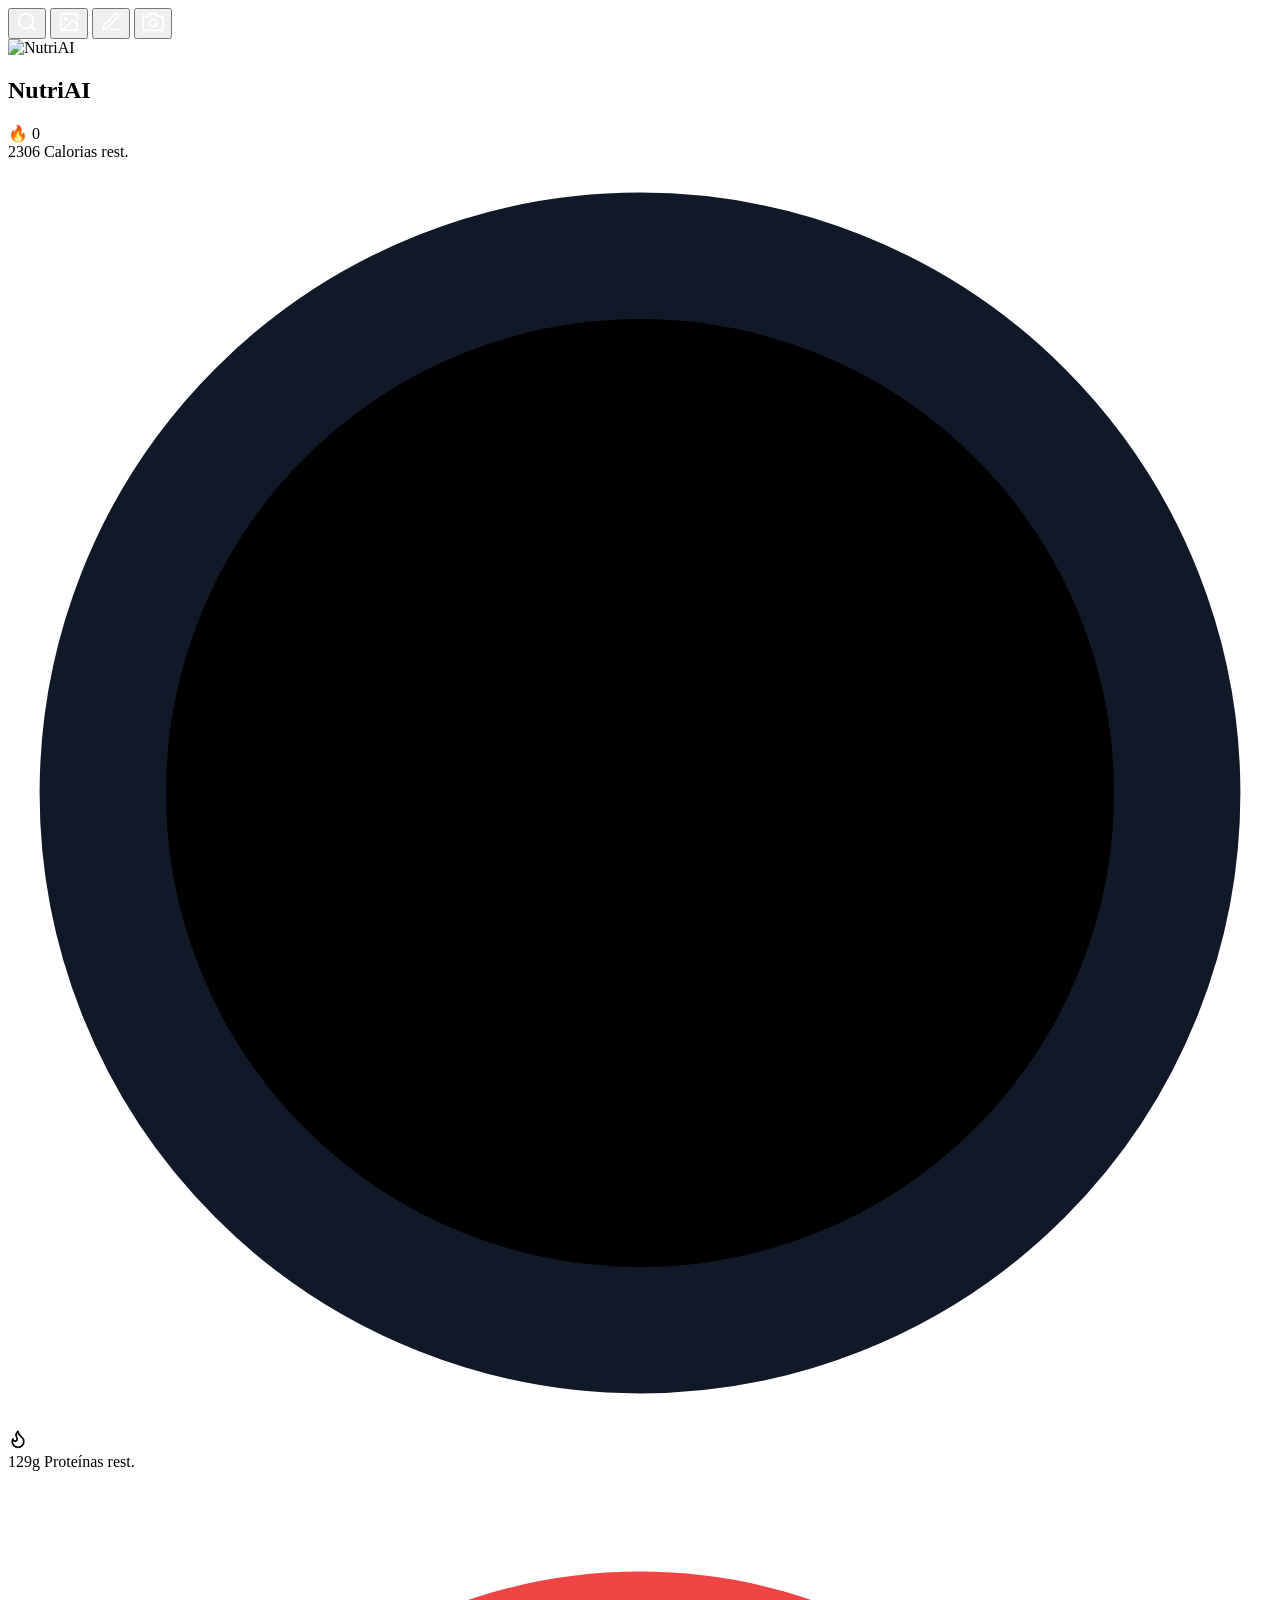
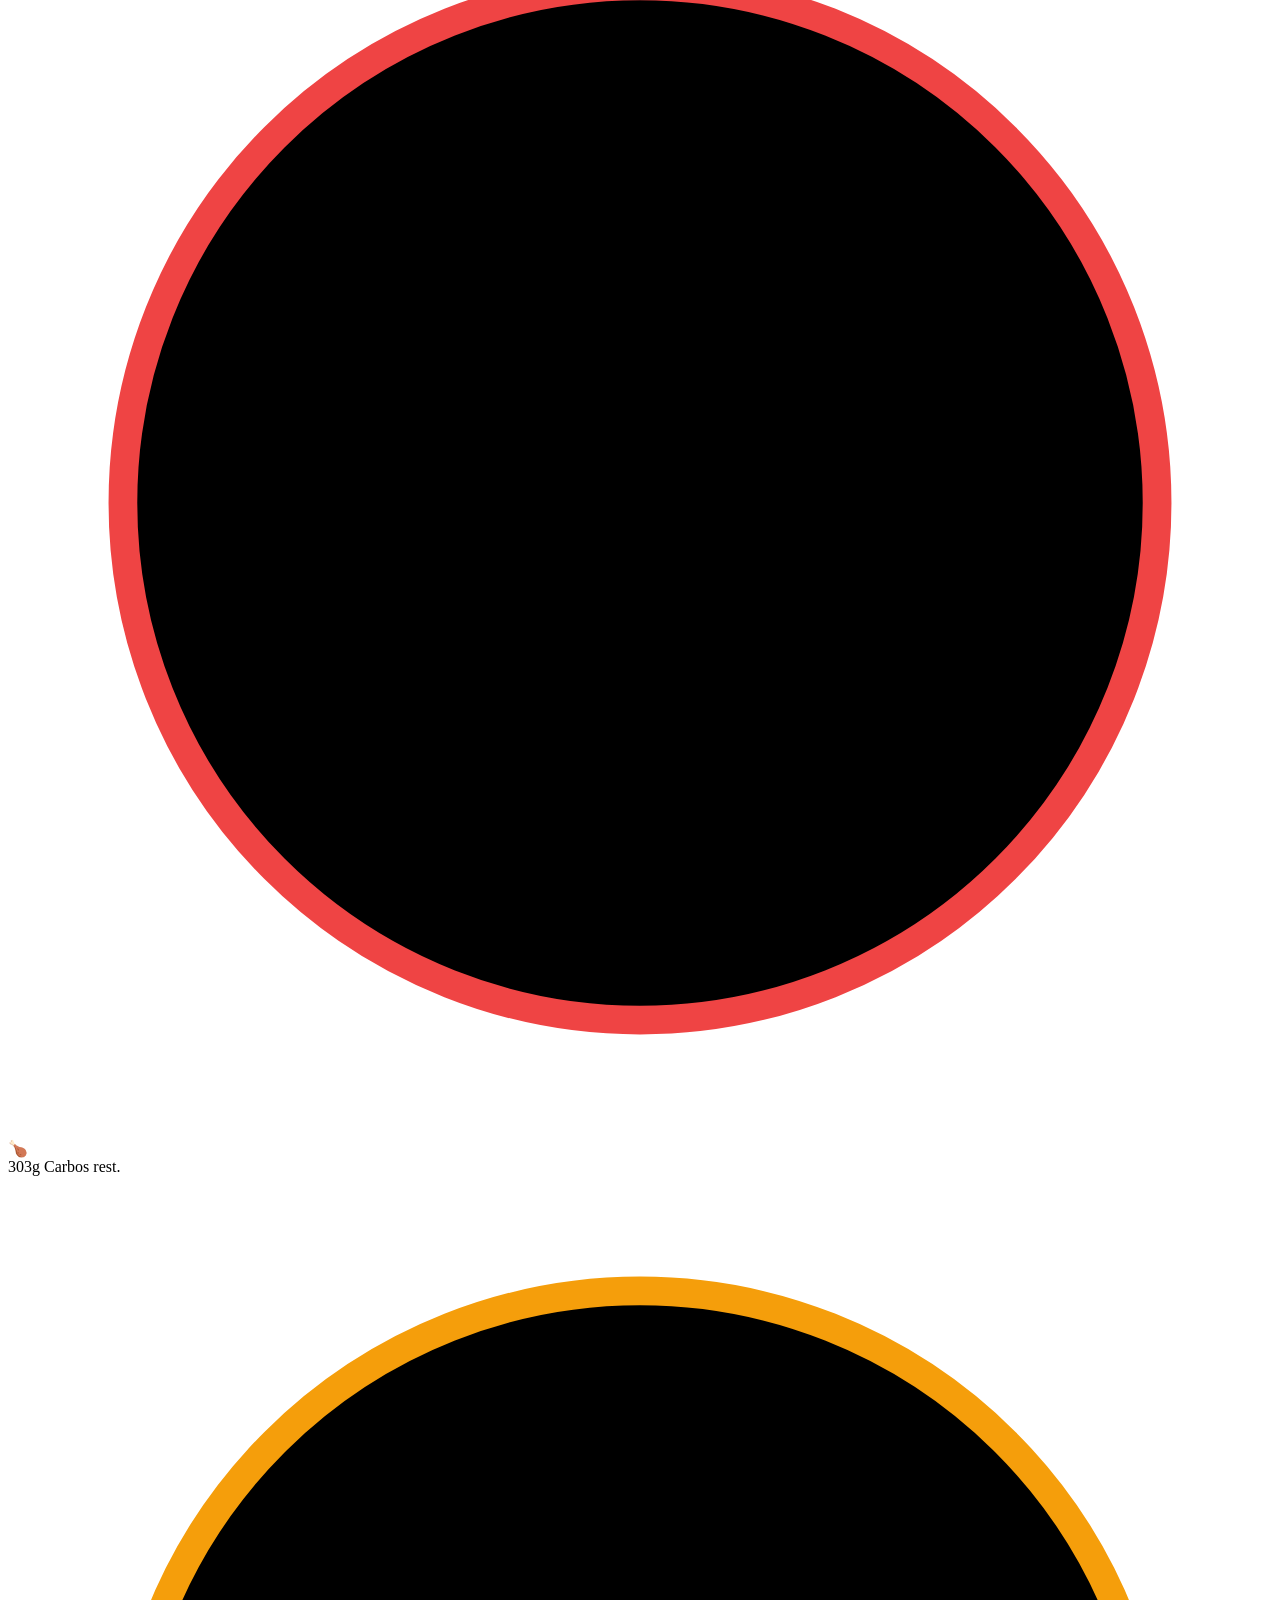
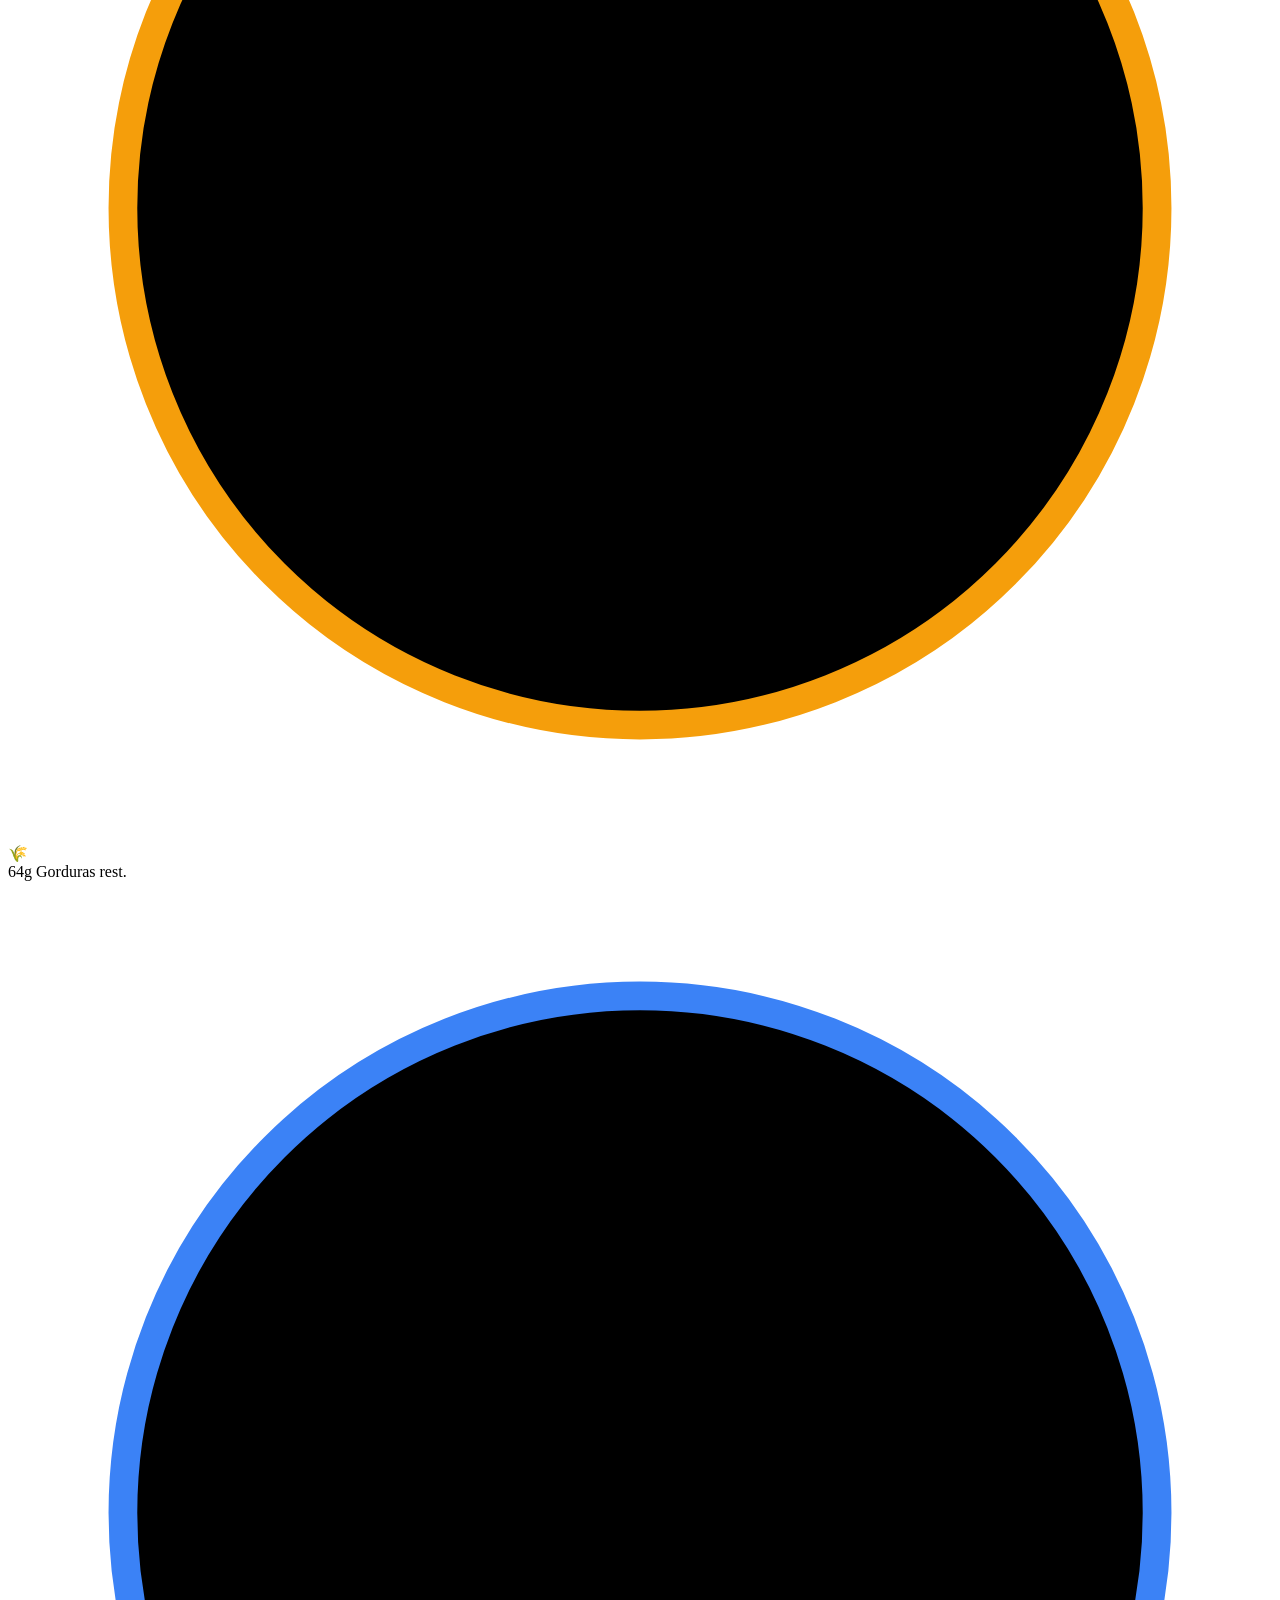
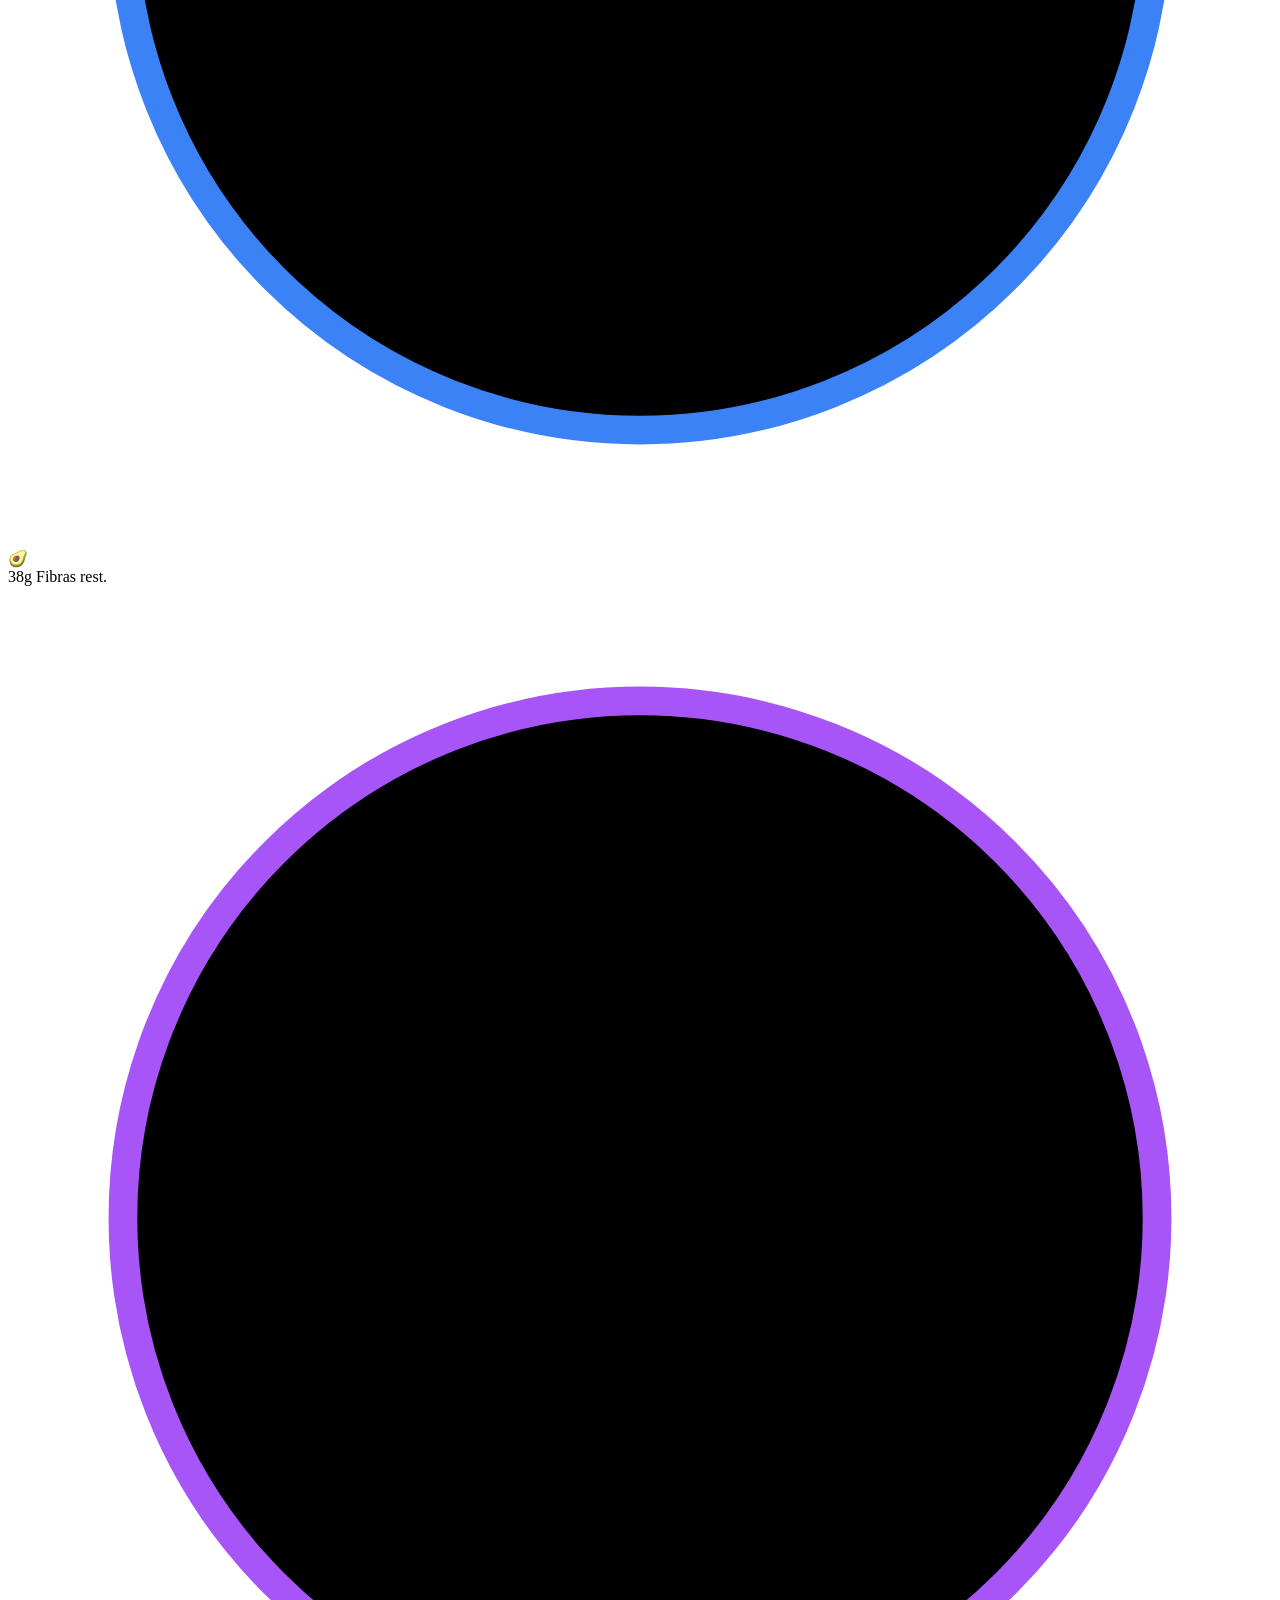
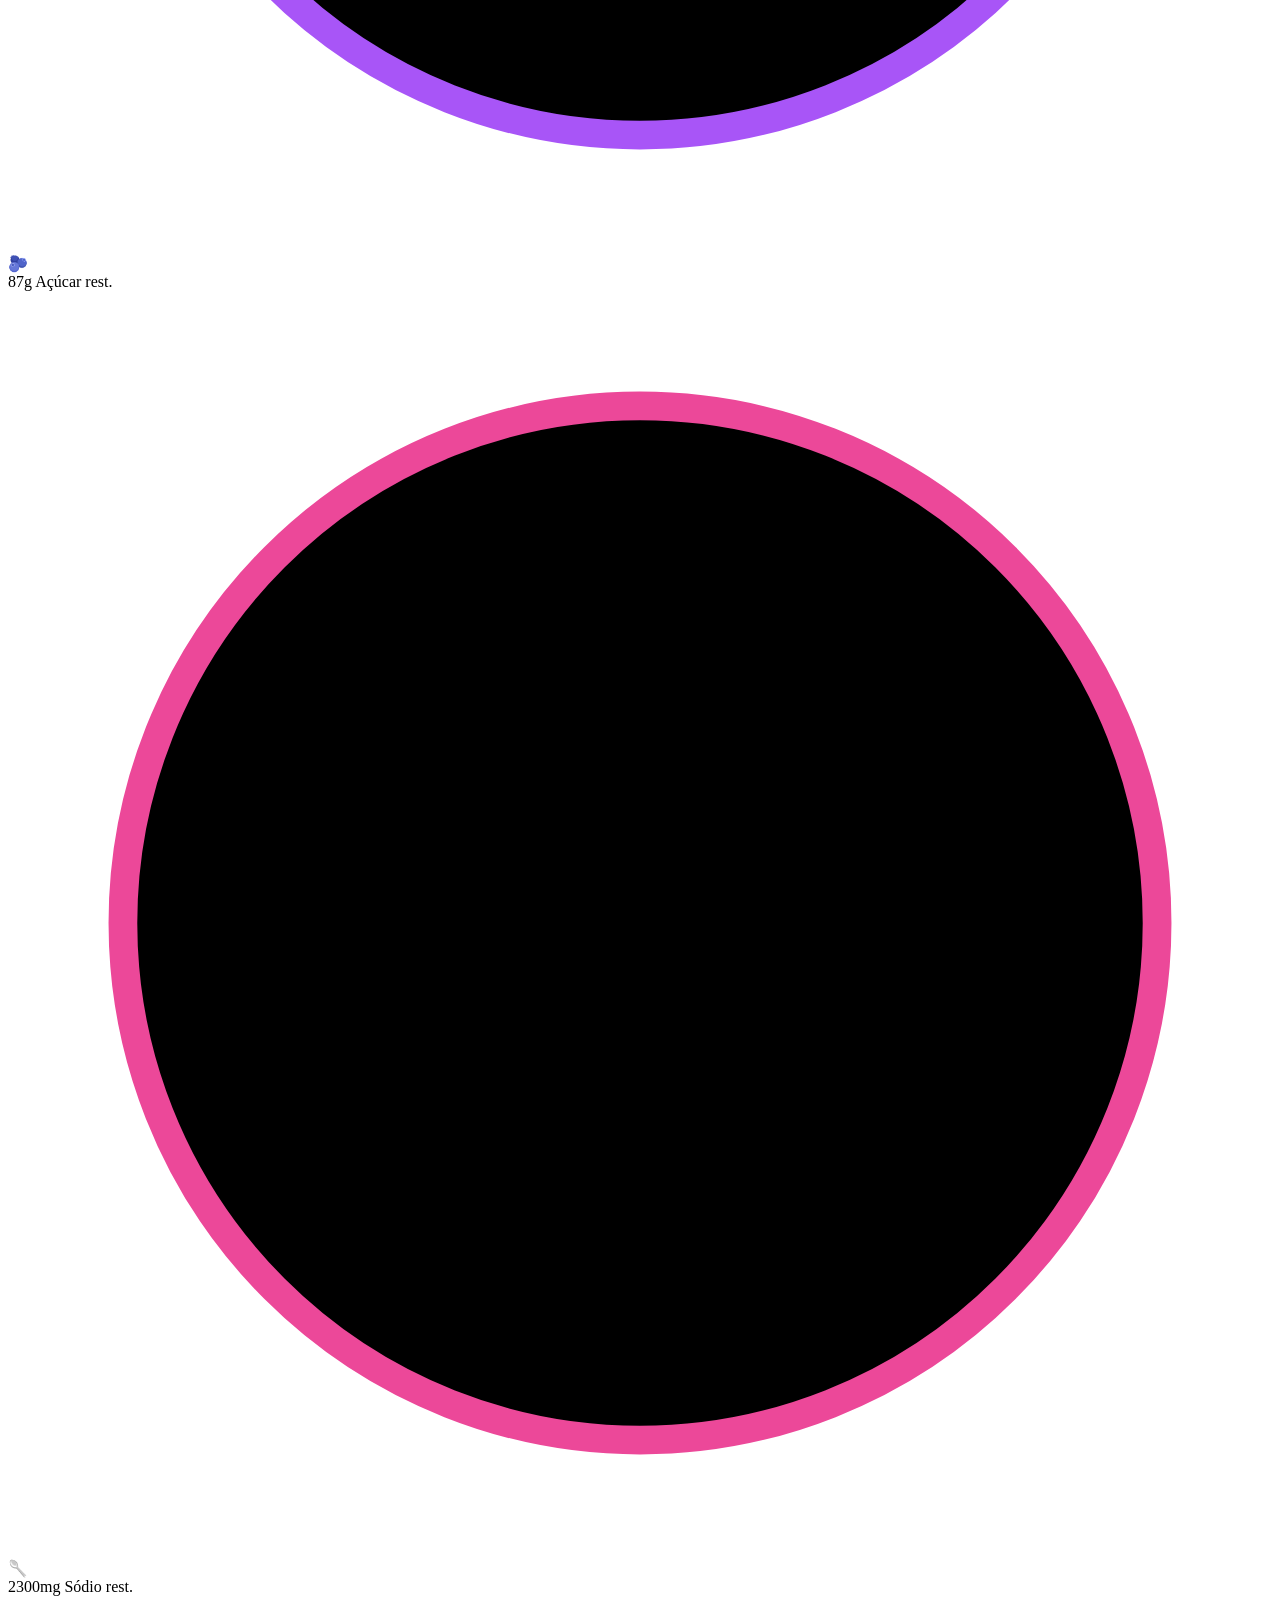
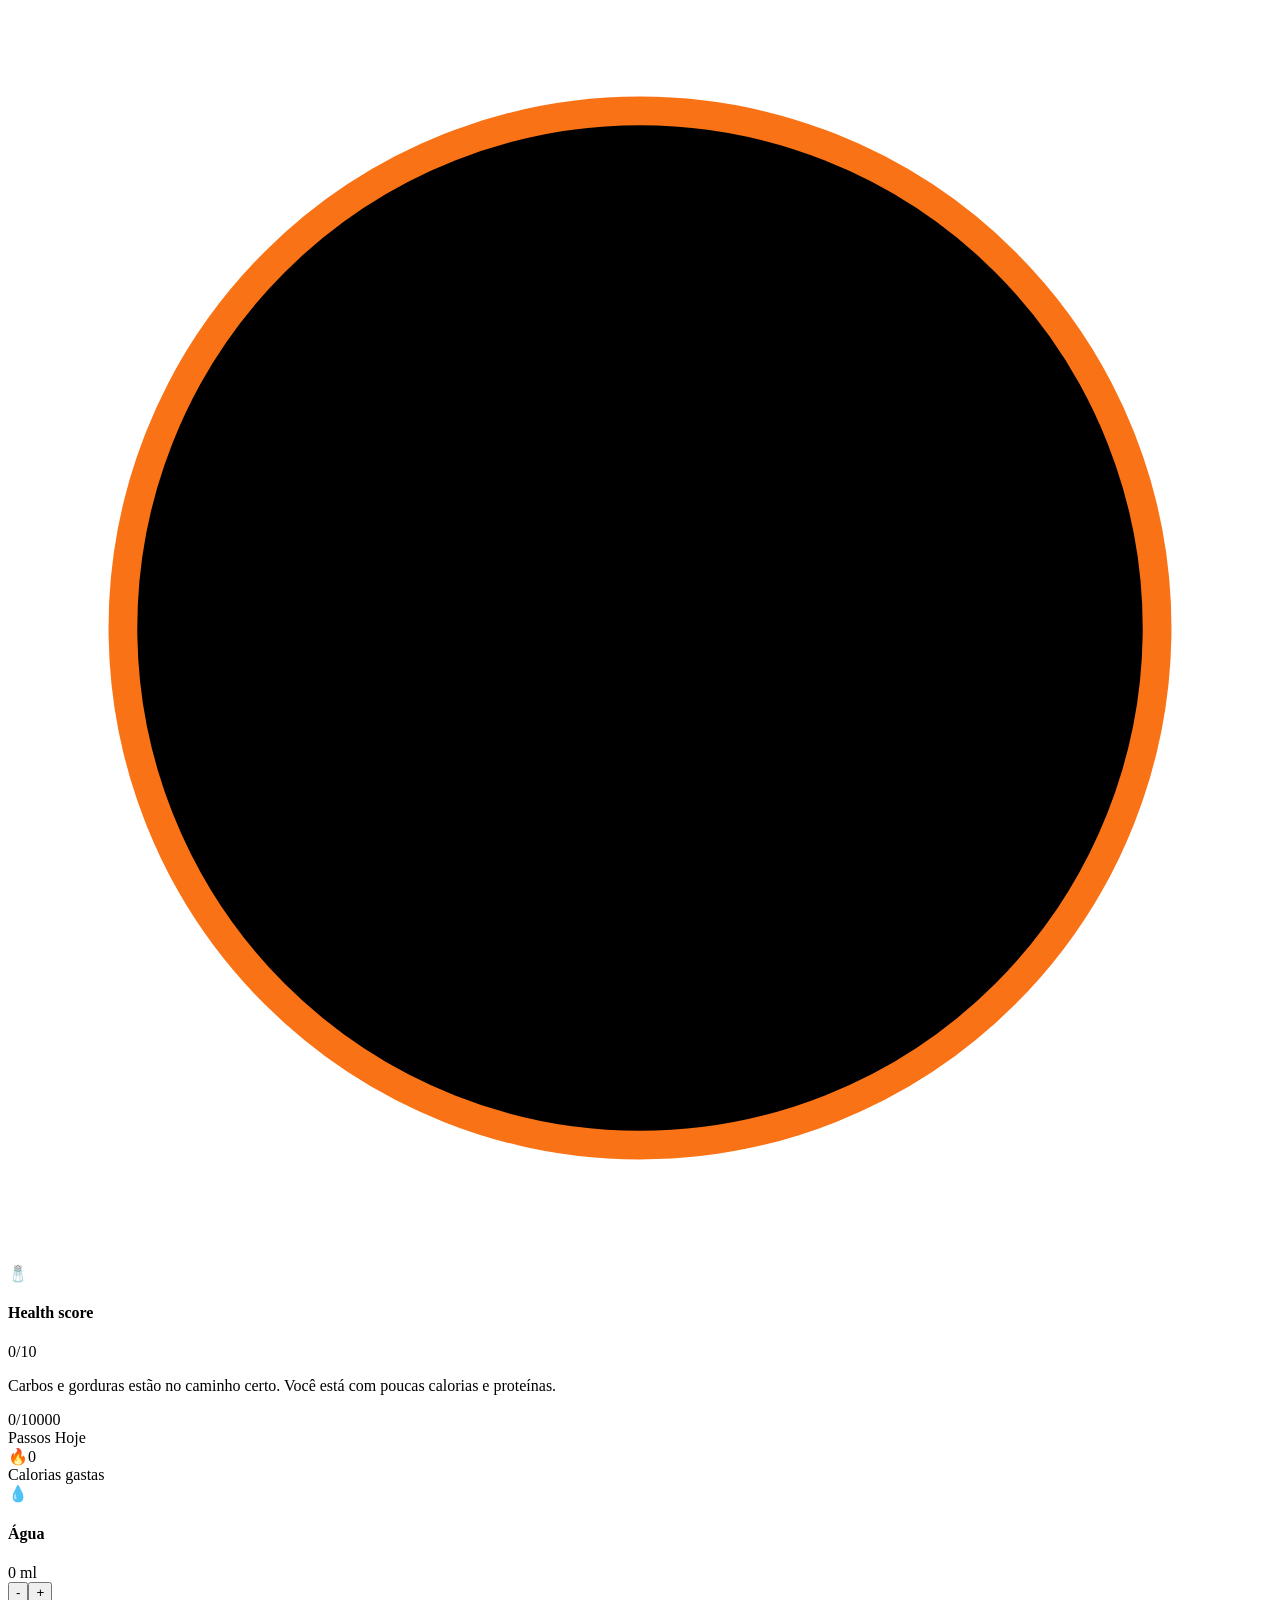
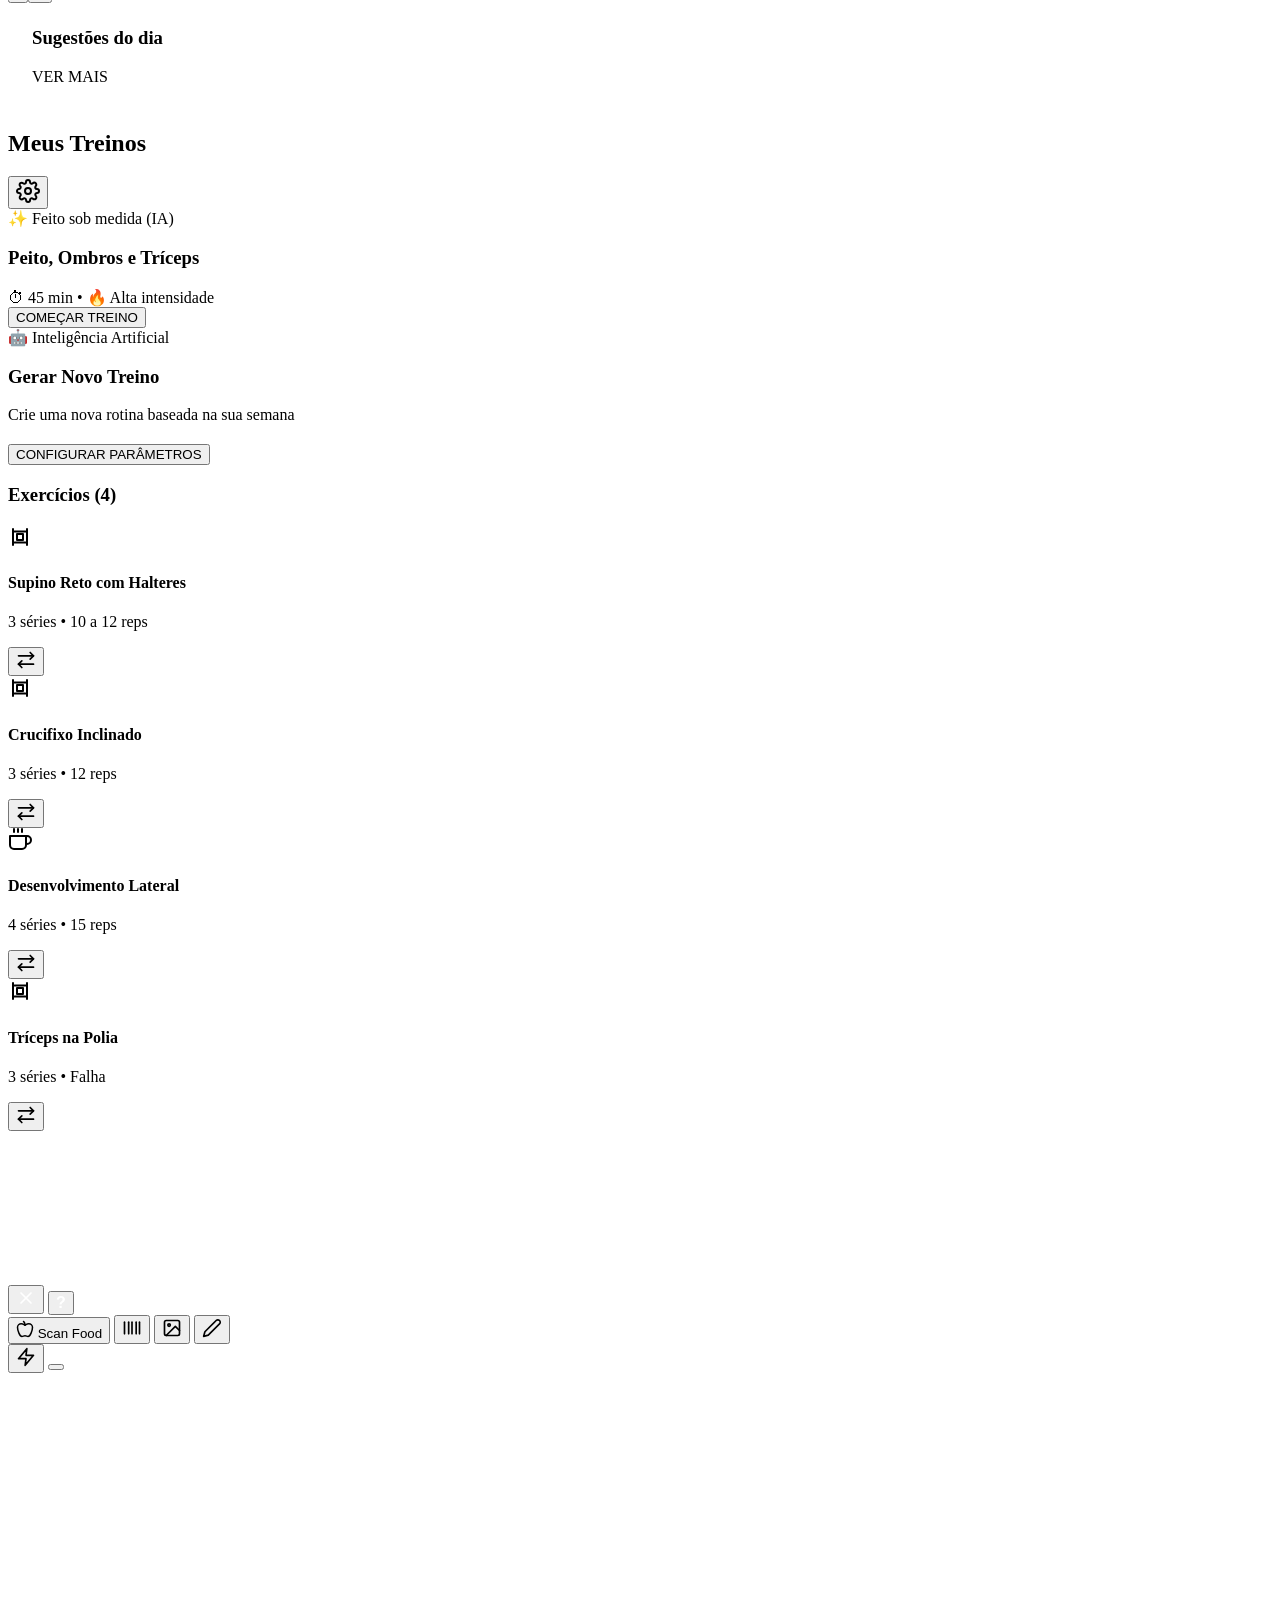
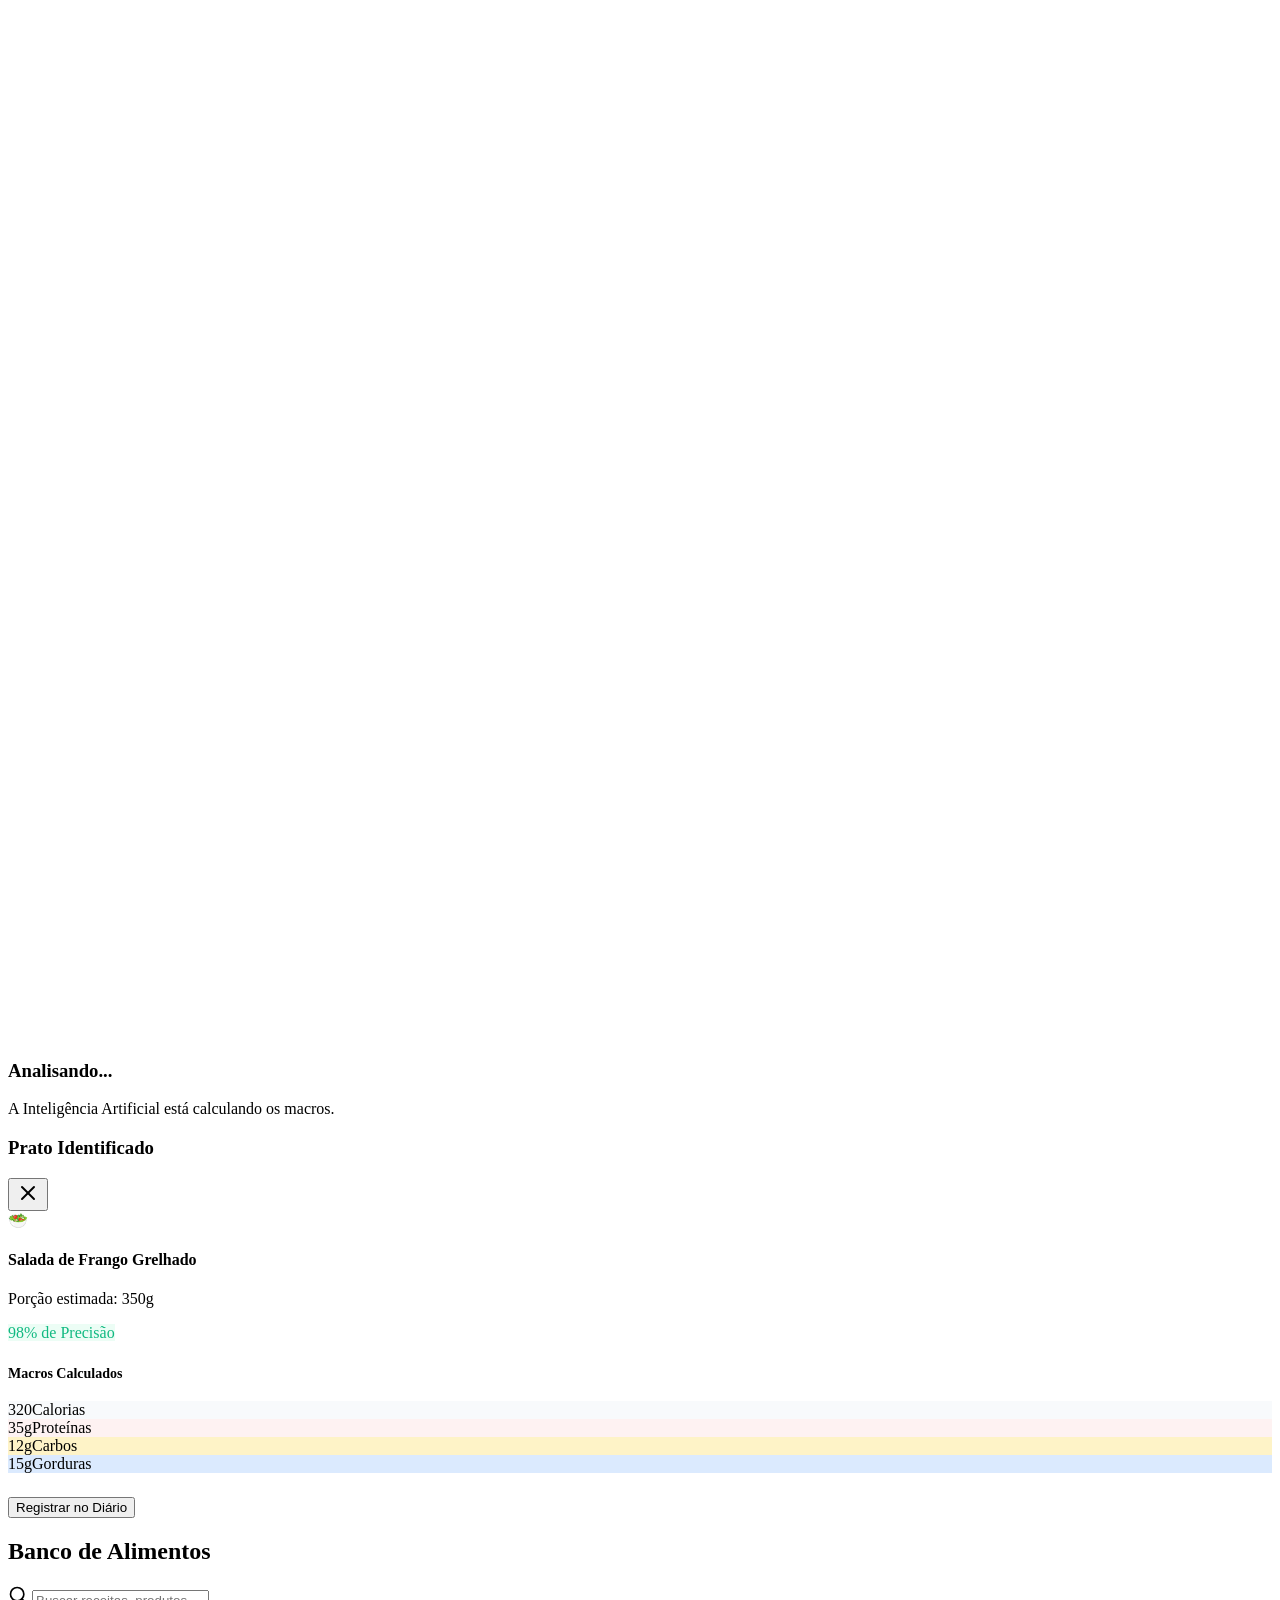
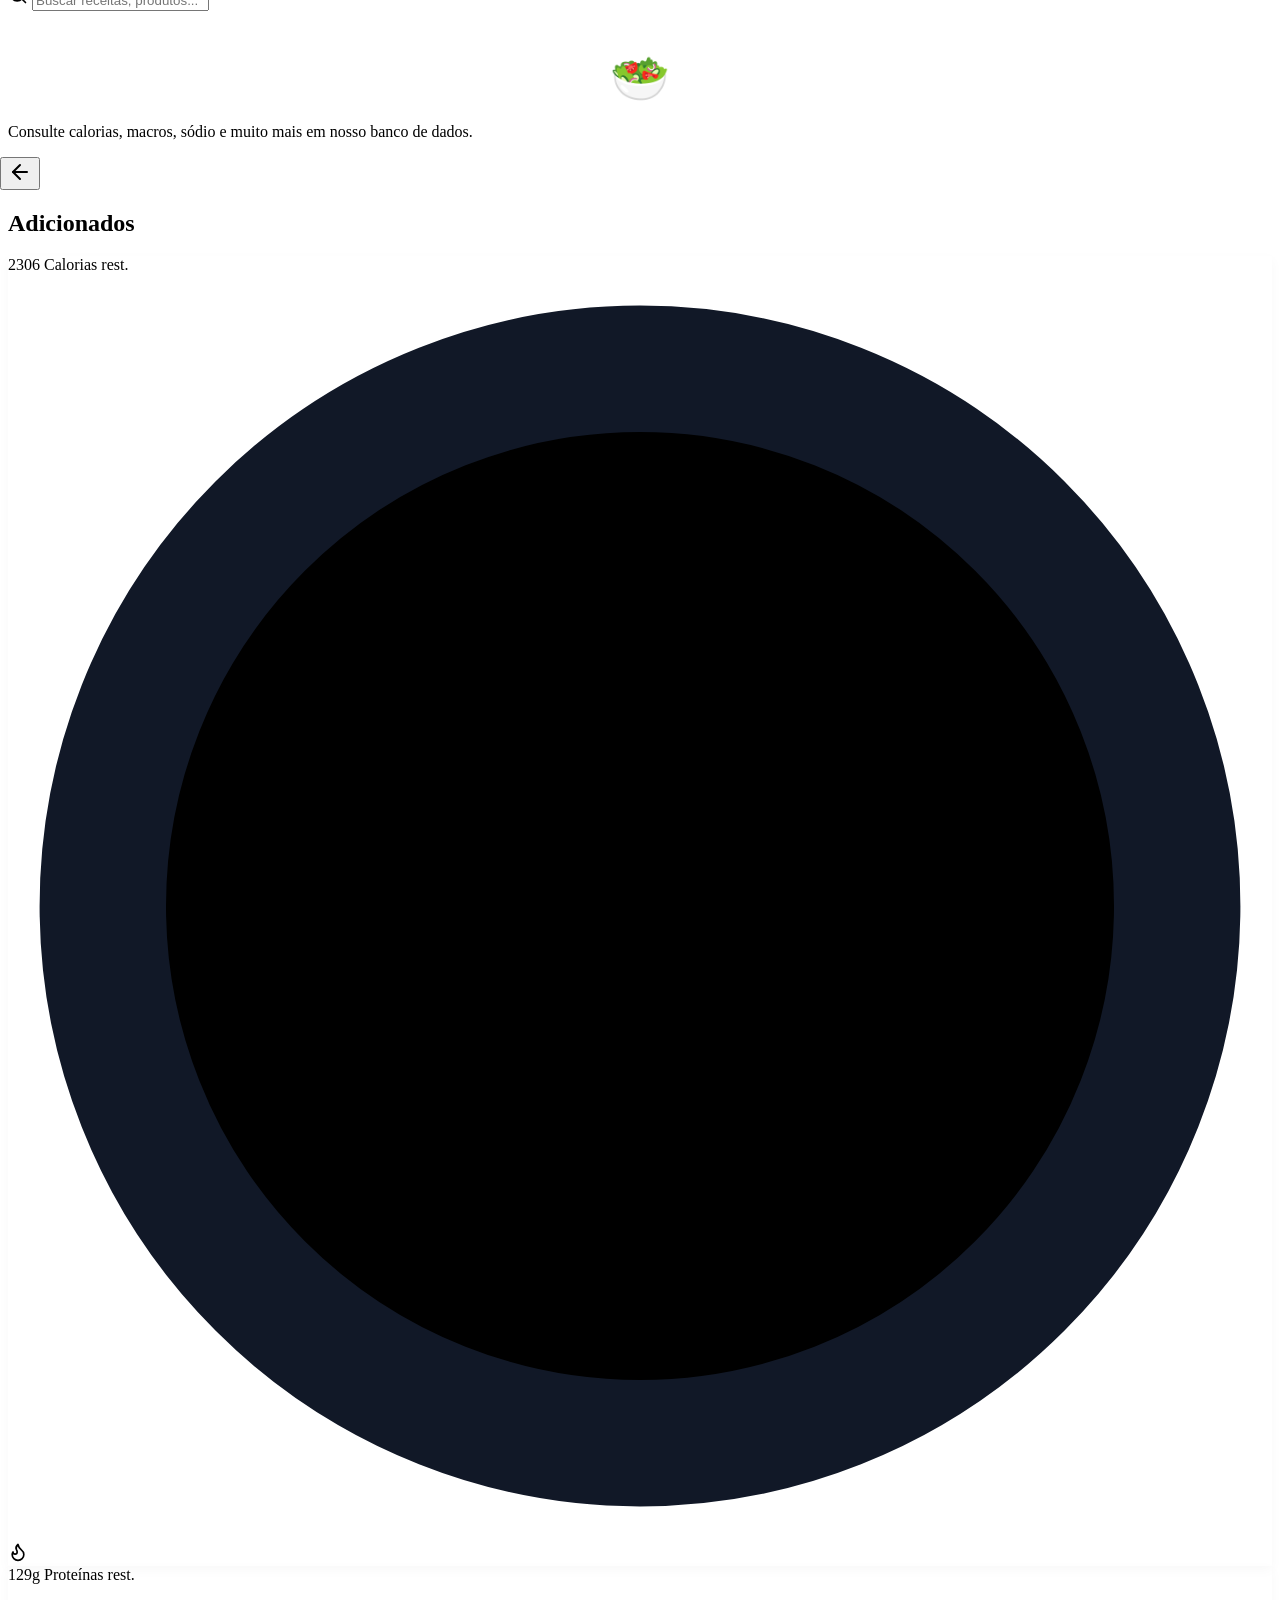
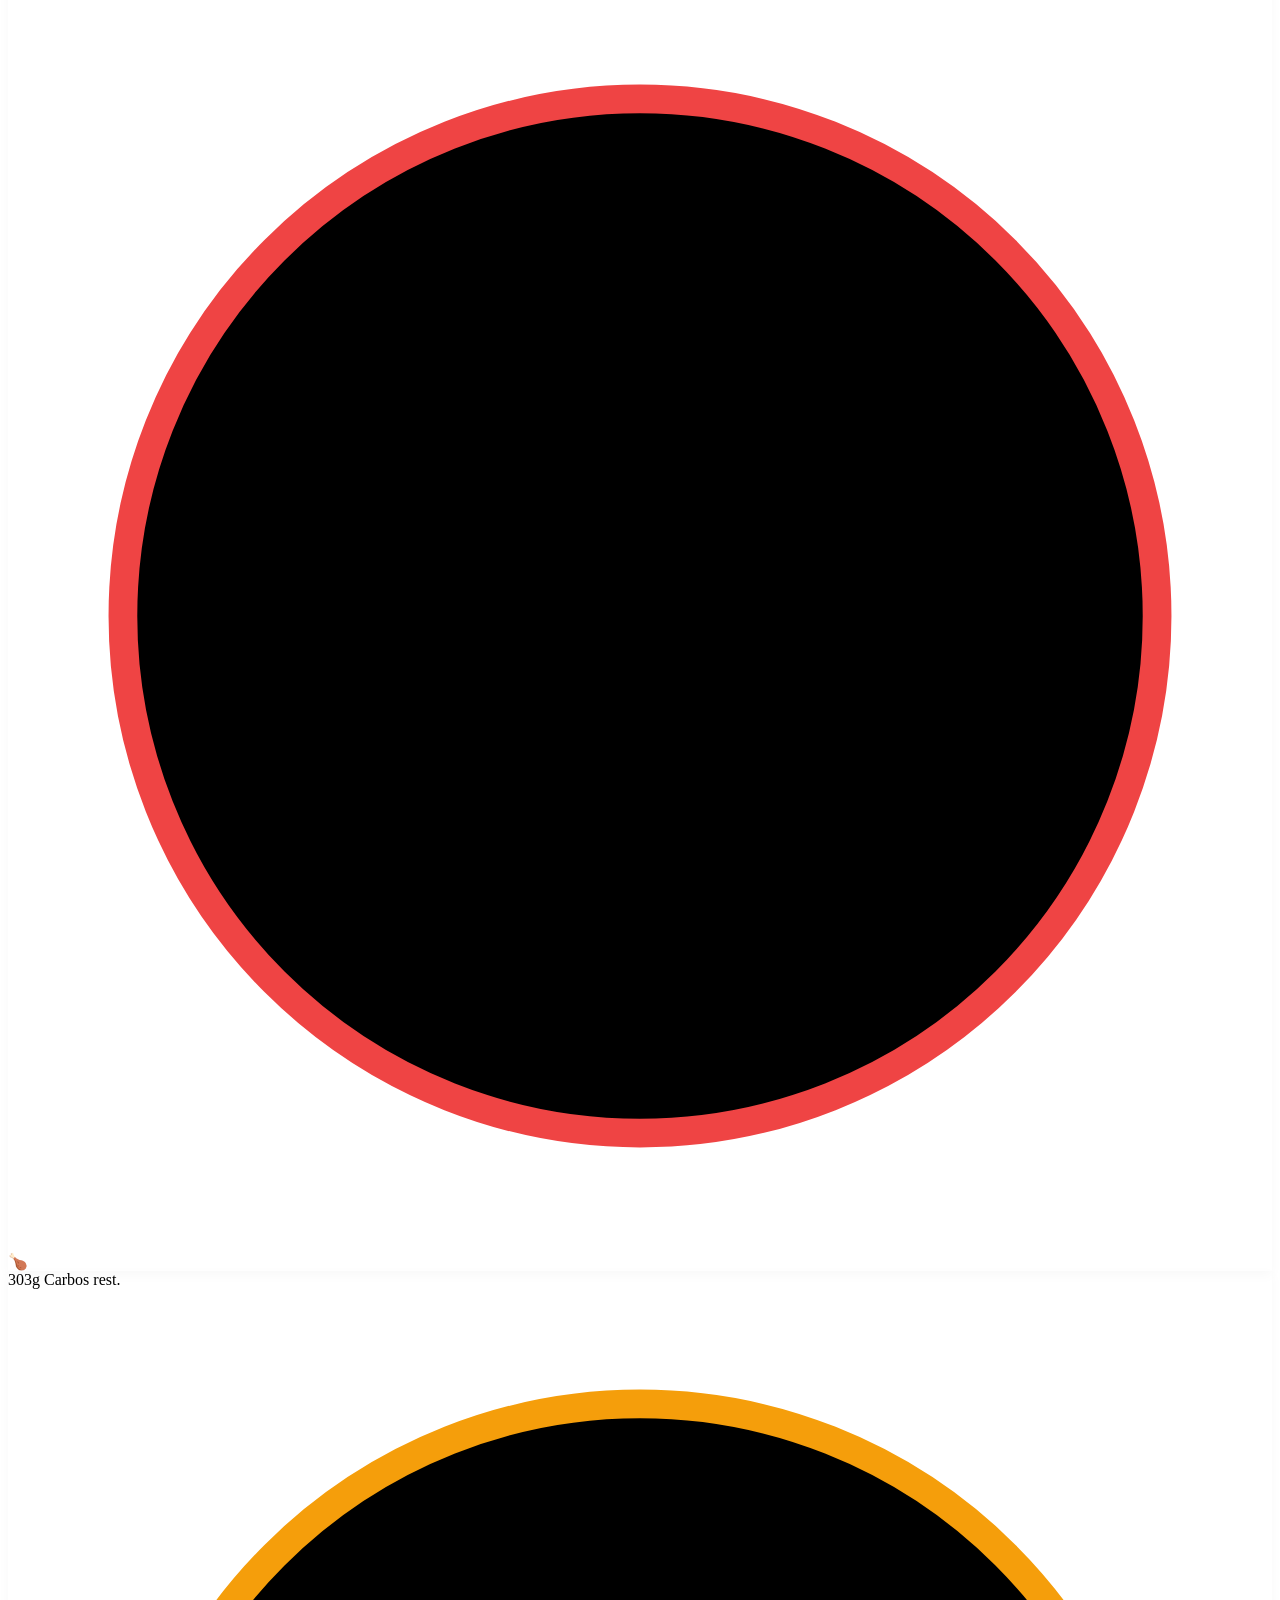
==== app.html @ 23c8b051 "Pequenas alterações na tela inicial" ====
<!DOCTYPE html>
<html lang="pt-BR">

<head>
    <meta charset="UTF-8">
    <meta name="viewport" content="width=device-width, initial-scale=1.0, maximum-scale=1.0, user-scalable=no">
    <title>NutriAI - App</title>
    <link rel="stylesheet" href="css/app.css">
    <link rel="stylesheet" href="css/dashboard.css">
    <link rel="stylesheet" href="css/workout.css">
    <link rel="stylesheet" href="css/scanner.css">
    <link rel="stylesheet" href="css/progress.css">
    <link rel="stylesheet" href="css/diet.css">
    <link rel="stylesheet" href="css/recentes.css">
    <link href="https://fonts.googleapis.com/css2?family=Inter:wght@400;600;700;800&display=swap" rel="stylesheet">
</head>

<body>
    <div id="app-container">

        <div id="fab-overlay" class="fab-overlay" onclick="toggleFabMenu()"></div>

        <div id="fab-menu" class="fab-menu">
            <button class="fab-action-btn" onclick="handleFabAction('type')">
                <svg width="22" height="22" viewBox="0 0 24 24" fill="none" stroke="white" stroke-width="2"
                    stroke-linecap="round" stroke-linejoin="round">
                    <circle cx="11" cy="11" r="8"></circle>
                    <line x1="21" y1="21" x2="16.65" y2="16.65"></line>
                </svg>
            </button>
            <button class="fab-action-btn" onclick="handleFabAction('gallery')">
                <svg width="22" height="22" viewBox="0 0 24 24" fill="none" stroke="white" stroke-width="2"
                    stroke-linecap="round" stroke-linejoin="round">
                    <rect x="3" y="3" width="18" height="18" rx="2" ry="2"></rect>
                    <circle cx="8.5" cy="8.5" r="1.5"></circle>
                    <polyline points="21 15 16 10 5 21"></polyline>
                </svg>
            </button>
            <button class="fab-action-btn" onclick="handleFabAction('type')">
                <svg width="22" height="22" viewBox="0 0 24 24" fill="none" stroke="white" stroke-width="2"
                    stroke-linecap="round" stroke-linejoin="round">
                    <path d="M12 20h9"></path>
                    <path d="M16.5 3.5a2.121 2.121 0 0 1 3 3L7 19l-4 1 1-4L16.5 3.5z"></path>
                </svg>
            </button>
            <button class="fab-action-btn" onclick="handleFabAction('camera')">
                <svg width="22" height="22" viewBox="0 0 24 24" fill="none" stroke="white" stroke-width="2"
                    stroke-linecap="round" stroke-linejoin="round">
                    <path d="M23 19a2 2 0 0 1-2 2H3a2 2 0 0 1-2-2V8a2 2 0 0 1 2-2h4l2-3h6l2 3h4a2 2 0 0 1 2 2z"></path>
                    <circle cx="12" cy="13" r="4"></circle>
                </svg>
            </button>
        </div>

        <main id="main-content">

            <section id="tab-dashboard" class="app-screen active">

                <header class="dash-header">
                    <div class="header-brand">
                        <img src="assets/logo.svg" alt="NutriAI" class="app-logo">
                        <h2>NutriAI</h2>
                    </div>
                    <div class="streak-badge">
                        <span>🔥</span> 0
                    </div>
                </header>

                <div class="date-scroller" id="date-scroller">
                </div>

                <div class="carousel-container">
                    <div class="carousel-track" id="stats-carousel">

                        <div class="carousel-slide">
                            <div class="cal-main-card">
                                <div class="cal-text">
                                    <span class="cal-number" id="dash-cal-val">2306</span>
                                    <span class="cal-label">Calorias rest.</span>
                                </div>
                                <div class="cal-ring-container">
                                    <svg class="circular-chart-large" viewBox="0 0 80 80">
                                        <circle class="circle-bg" cx="40" cy="40" r="34" stroke-width="8"></circle>
                                        <circle class="circle-progress" id="dash-cal-ring" cx="40" cy="40" r="34"
                                            stroke-width="8" stroke="#111827"></circle>
                                    </svg>
                                    <div class="cal-ring-inner">
                                        <svg width="20" height="20" viewBox="0 0 24 24" fill="none"
                                            stroke="currentColor" stroke-width="2" stroke-linecap="round"
                                            stroke-linejoin="round">
                                            <path
                                                d="M8.5 14.5A2.5 2.5 0 0011 12c0-1.38-.5-2-1-3-1.072-2.143-.224-4.054 2-6 .5 2.5 2 4.9 4 6.5 2 1.6 3 3.5 3 5.5a7 7 0 11-14 0c0-1.153.433-2.294 1-3a2.5 2.5 0 002.5 2.5z">
                                            </path>
                                        </svg>
                                    </div>
                                </div>
                            </div>

                            <div class="macros-grid">
                                <div class="macro-min-card">
                                    <span class="macro-val" id="dash-prot-val">129g</span>
                                    <span class="macro-lbl">Proteínas rest.</span>
                                    <div class="macro-icon-wrapper">
                                        <svg class="circular-chart" viewBox="0 0 44 44">
                                            <circle class="circle-bg" cx="22" cy="22" r="18"></circle>
                                            <circle class="circle-progress" id="dash-prot-ring" cx="22" cy="22" r="18"
                                                stroke="#EF4444"></circle>
                                        </svg>
                                        <div class="macro-icon-inner bg-red-light">🍗</div>
                                    </div>
                                </div>
                                <div class="macro-min-card">
                                    <span class="macro-val" id="dash-carb-val">303g</span>
                                    <span class="macro-lbl">Carbos rest.</span>
                                    <div class="macro-icon-wrapper">
                                        <svg class="circular-chart" viewBox="0 0 44 44">
                                            <circle class="circle-bg" cx="22" cy="22" r="18"></circle>
                                            <circle class="circle-progress" id="dash-carb-ring" cx="22" cy="22" r="18"
                                                stroke="#F59E0B"></circle>
                                        </svg>
                                        <div class="macro-icon-inner bg-yellow-light">🌾</div>
                                    </div>
                                </div>
                                <div class="macro-min-card">
                                    <span class="macro-val" id="dash-fat-val">64g</span>
                                    <span class="macro-lbl">Gorduras rest.</span>
                                    <div class="macro-icon-wrapper">
                                        <svg class="circular-chart" viewBox="0 0 44 44">
                                            <circle class="circle-bg" cx="22" cy="22" r="18"></circle>
                                            <circle class="circle-progress" id="dash-fat-ring" cx="22" cy="22" r="18"
                                                stroke="#3B82F6"></circle>
                                        </svg>
                                        <div class="macro-icon-inner bg-blue-light">🥑</div>
                                    </div>
                                </div>
                            </div>
                        </div>

                        <div class="carousel-slide">
                            <div class="macros-grid">
                                <div class="macro-min-card">
                                    <span class="macro-val" id="dash-fib-val">38g</span>
                                    <span class="macro-lbl">Fibras rest.</span>
                                    <div class="macro-icon-wrapper">
                                        <svg class="circular-chart" viewBox="0 0 44 44">
                                            <circle class="circle-bg" cx="22" cy="22" r="18"></circle>
                                            <circle class="circle-progress" id="dash-fib-ring" cx="22" cy="22" r="18"
                                                stroke="#A855F7"></circle>
                                        </svg>
                                        <div class="macro-icon-inner bg-purple-light">🫐</div>
                                    </div>
                                </div>
                                <div class="macro-min-card">
                                    <span class="macro-val" id="dash-sug-val">87g</span>
                                    <span class="macro-lbl">Açúcar rest.</span>
                                    <div class="macro-icon-wrapper">
                                        <svg class="circular-chart" viewBox="0 0 44 44">
                                            <circle class="circle-bg" cx="22" cy="22" r="18"></circle>
                                            <circle class="circle-progress" id="dash-sug-ring" cx="22" cy="22" r="18"
                                                stroke="#EC4899"></circle>
                                        </svg>
                                        <div class="macro-icon-inner bg-pink-light">🥄</div>
                                    </div>
                                </div>
                                <div class="macro-min-card">
                                    <span class="macro-val" id="dash-sod-val">2300mg</span>
                                    <span class="macro-lbl">Sódio rest.</span>
                                    <div class="macro-icon-wrapper">
                                        <svg class="circular-chart" viewBox="0 0 44 44">
                                            <circle class="circle-bg" cx="22" cy="22" r="18"></circle>
                                            <circle class="circle-progress" id="dash-sod-ring" cx="22" cy="22" r="18"
                                                stroke="#F97316"></circle>
                                        </svg>
                                        <div class="macro-icon-inner bg-orange-light">🧂</div>
                                    </div>
                                </div>
                            </div>
                            <div class="health-score-card">
                                <div class="health-header">
                                    <h4>Health score</h4><span>0/10</span>
                                </div>
                                <div class="health-bar">
                                    <div class="health-fill" style="width: 0%;"></div>
                                </div>
                                <p class="health-desc">Carbos e gorduras estão no caminho certo. Você está com poucas
                                    calorias e proteínas.</p>
                            </div>
                        </div>

                        <div class="carousel-slide">
                            <div class="activity-grid">
                                <div class="activity-card">
                                    <div class="act-header"><span class="act-number">0</span><span
                                            class="act-total">/10000</span></div><span class="act-label">Passos
                                        Hoje</span>
                                </div>
                                <div class="activity-card right-card">
                                    <div class="burned-header"><span>🔥</span><span class="act-number">0</span></div>
                                    <span class="act-label">Calorias gastas</span>
                                </div>
                            </div>
                            <div class="water-card">
                                <div class="water-left">
                                    <div class="water-icon-large">💧</div>
                                    <div class="water-info">
                                        <h4>Água</h4><span id="water-amount">0 ml</span>
                                    </div>
                                </div>
                                <div class="water-controls"><button class="circle-btn"
                                        onclick="updateWater(-250)">-</button><button class="circle-btn btn-dark"
                                        onclick="updateWater(250)">+</button></div>
                            </div>
                        </div>
                    </div>

                    <div class="carousel-indicators" id="carousel-dots">
                        <span class="dot active"></span><span class="dot"></span><span class="dot"></span>
                    </div>
                </div>

                <div id="dashboard-bottom-area" style="padding: 0 24px 24px 24px; margin-top: 24px;">

                    <div id="slide-sugestoes">
                        <div class="section-header-row" style="margin-top: 0;">
                            <h3 class="section-title">Sugestões do dia</h3>
                            <span class="link-action" style="cursor: pointer;"
                                onclick="switchTab('tab-diet', document.getElementById('nav-diet'))">VER MAIS</span>
                        </div>

                        <div class="suggestions-stack-container" id="suggestions-stack">
                        </div>
                    </div>

                </div>
            </section>

            <section id="tab-workout" class="app-screen">

                <header class="app-header">
                    <h2>Meus Treinos</h2>
                    <button class="icon-btn">
                        <svg width="24" height="24" viewBox="0 0 24 24" fill="none" stroke="currentColor"
                            stroke-width="2" stroke-linecap="round" stroke-linejoin="round">
                            <circle cx="12" cy="12" r="3"></circle>
                            <path
                                d="M19.4 15a1.65 1.65 0 0 0 .33 1.82l.06.06a2 2 0 0 1 0 2.83 2 2 0 0 1-2.83 0l-.06-.06a1.65 1.65 0 0 0-1.82-.33 1.65 1.65 0 0 0-1 1.51V21a2 2 0 0 1-2 2 2 2 0 0 1-2-2v-.09A1.65 1.65 0 0 0 9 19.4a1.65 1.65 0 0 0-1.82.33l-.06.06a2 2 0 0 1-2.83 0 2 2 0 0 1 0-2.83l.06-.06a1.65 1.65 0 0 0 .33-1.82 1.65 1.65 0 0 0-1.51-1H3a2 2 0 0 1-2-2 2 2 0 0 1 2-2h.09A1.65 1.65 0 0 0 4.6 9a1.65 1.65 0 0 0-.33-1.82l-.06-.06a2 2 0 0 1 0-2.83 2 2 0 0 1 2.83 0l.06.06a1.65 1.65 0 0 0 1.82.33H9a1.65 1.65 0 0 0 1-1.51V3a2 2 0 0 1 2-2 2 2 0 0 1 2 2v.09a1.65 1.65 0 0 0 1 1.51 1.65 1.65 0 0 0 1.82-.33l.06-.06a2 2 0 0 1 2.83 0 2 2 0 0 1 0 2.83l-.06.06a1.65 1.65 0 0 0-.33 1.82V9a1.65 1.65 0 0 0 1.51 1H21a2 2 0 0 1 2 2 2 2 0 0 1-2 2h-.09a1.65 1.65 0 0 0-1.51 1z">
                            </path>
                        </svg>
                    </button>
                </header>

                <div class="date-scroller" id="workout-date-scroller">
                </div>

                <div class="screen-body">

                    <div class="workout-carousel-container">
                        <div class="workout-carousel-track" id="workout-hero-carousel">

                            <div class="workout-carousel-slide">
                                <div class="workout-hero-card">
                                    <div class="hero-top">
                                        <span class="ai-badge">✨ Feito sob medida (IA)</span>
                                    </div>
                                    <h3 class="hero-title">Peito, Ombros e Tríceps</h3>
                                    <div class="hero-details">
                                        <span>⏱ 45 min</span>
                                        <span class="dot-separator">•</span>
                                        <span>🔥 Alta intensidade</span>
                                    </div>
                                    <button class="btn-start-workout">COMEÇAR TREINO</button>
                                </div>
                            </div>

                            <div class="workout-carousel-slide">
                                <div class="workout-hero-card generate-card" onclick="openGenerateModal()">
                                    <div class="hero-top">
                                        <span class="ai-badge dark-badge">🤖 Inteligência Artificial</span>
                                    </div>
                                    <h3 class="hero-title" style="color: var(--text-dark);">Gerar Novo Treino</h3>
                                    <div class="hero-details" style="color: var(--text-muted); margin-bottom: 20px;">
                                        <span>Crie uma nova rotina baseada na sua semana</span>
                                    </div>
                                    <button class="btn-start-workout btn-dark-outline">CONFIGURAR PARÂMETROS</button>
                                </div>
                            </div>

                        </div>

                        <div class="carousel-indicators" id="workout-carousel-dots">
                            <span class="dot active"></span>
                            <span class="dot"></span>
                        </div>
                    </div>

                    <div class="section-header-row">
                        <h3 class="section-title">Exercícios (4)</h3>
                    </div>

                    <div class="exercise-list-container">
                        <div class="exercise-card">
                            <div class="ex-image-box">
                                <svg width="24" height="24" viewBox="0 0 24 24" fill="none" stroke="currentColor"
                                    stroke-width="2" stroke-linecap="round" stroke-linejoin="round">
                                    <path d="M6.5 6.5h11M6.5 17.5h11M5 4v16M19 4v16M9 9h6v6H9z"></path>
                                </svg>
                            </div>
                            <div class="ex-info">
                                <h4>Supino Reto com Halteres</h4>
                                <p>3 séries • 10 a 12 reps</p>
                            </div>
                            <button class="ex-action-btn" onclick="openSwapModal(this, 'Peitoral')">
                                <svg width="20" height="20" viewBox="0 0 24 24" fill="none" stroke="currentColor"
                                    stroke-width="2" stroke-linecap="round" stroke-linejoin="round">
                                    <path d="M17 3l4 4-4 4"></path>
                                    <path d="M3 7h18"></path>
                                    <path d="M7 21l-4-4 4-4"></path>
                                    <path d="M21 17H3"></path>
                                </svg>
                            </button>
                        </div>

                        <div class="exercise-card">
                            <div class="ex-image-box">
                                <svg width="24" height="24" viewBox="0 0 24 24" fill="none" stroke="currentColor"
                                    stroke-width="2" stroke-linecap="round" stroke-linejoin="round">
                                    <path d="M6.5 6.5h11M6.5 17.5h11M5 4v16M19 4v16M9 9h6v6H9z"></path>
                                </svg>
                            </div>
                            <div class="ex-info">
                                <h4>Crucifixo Inclinado</h4>
                                <p>3 séries • 12 reps</p>
                            </div>
                            <button class="ex-action-btn" onclick="openSwapModal(this, 'Peitoral')">
                                <svg width="20" height="20" viewBox="0 0 24 24" fill="none" stroke="currentColor"
                                    stroke-width="2" stroke-linecap="round" stroke-linejoin="round">
                                    <path d="M17 3l4 4-4 4"></path>
                                    <path d="M3 7h18"></path>
                                    <path d="M7 21l-4-4 4-4"></path>
                                    <path d="M21 17H3"></path>
                                </svg>
                            </button>
                        </div>

                        <div class="exercise-card">
                            <div class="ex-image-box">
                                <svg width="24" height="24" viewBox="0 0 24 24" fill="none" stroke="currentColor"
                                    stroke-width="2" stroke-linecap="round" stroke-linejoin="round">
                                    <path d="M18 8h1a4 4 0 0 1 0 8h-1M2 8h16v9a4 4 0 0 1-4 4H6a4 4 0 0 1-4-4V8z"></path>
                                    <line x1="6" y1="1" x2="6" y2="4"></line>
                                    <line x1="10" y1="1" x2="10" y2="4"></line>
                                    <line x1="14" y1="1" x2="14" y2="4"></line>
                                </svg>
                            </div>
                            <div class="ex-info">
                                <h4>Desenvolvimento Lateral</h4>
                                <p>4 séries • 15 reps</p>
                            </div>
                            <button class="ex-action-btn" onclick="openSwapModal(this, 'Ombros')">
                                <svg width="20" height="20" viewBox="0 0 24 24" fill="none" stroke="currentColor"
                                    stroke-width="2" stroke-linecap="round" stroke-linejoin="round">
                                    <path d="M17 3l4 4-4 4"></path>
                                    <path d="M3 7h18"></path>
                                    <path d="M7 21l-4-4 4-4"></path>
                                    <path d="M21 17H3"></path>
                                </svg>
                            </button>
                        </div>

                        <div class="exercise-card">
                            <div class="ex-image-box">
                                <svg width="24" height="24" viewBox="0 0 24 24" fill="none" stroke="currentColor"
                                    stroke-width="2" stroke-linecap="round" stroke-linejoin="round">
                                    <path d="M6.5 6.5h11M6.5 17.5h11M5 4v16M19 4v16M9 9h6v6H9z"></path>
                                </svg>
                            </div>
                            <div class="ex-info">
                                <h4>Tríceps na Polia</h4>
                                <p>3 séries • Falha</p>
                            </div>
                            <button class="ex-action-btn" onclick="openSwapModal(this, 'Tríceps')">
                                <svg width="20" height="20" viewBox="0 0 24 24" fill="none" stroke="currentColor"
                                    stroke-width="2" stroke-linecap="round" stroke-linejoin="round">
                                    <path d="M17 3l4 4-4 4"></path>
                                    <path d="M3 7h18"></path>
                                    <path d="M7 21l-4-4 4-4"></path>
                                    <path d="M21 17H3"></path>
                                </svg>
                            </button>
                        </div>

                    </div>

                </div>
            </section>

            <section id="tab-camera" class="app-screen">

                <video id="camera-stream" class="camera-feed" autoplay playsinline></video>

                <div class="camera-ui">
                    <div class="camera-top-bar">
                        <button class="cam-icon-btn dark-cam-btn"
                            onclick="switchTab('tab-dashboard', document.getElementById('nav-dashboard'))">
                            <svg width="20" height="20" viewBox="0 0 24 24" fill="none" stroke="white" stroke-width="2"
                                stroke-linecap="round" stroke-linejoin="round">
                                <line x1="18" y1="6" x2="6" y2="18"></line>
                                <line x1="6" y1="6" x2="18" y2="18"></line>
                            </svg>
                        </button>

                        <button class="cam-icon-btn dark-cam-btn">
                            <span style="color: white; font-weight: 600; font-size: 16px;">?</span>
                        </button>
                    </div>

                    <div class="focus-frame-container">
                        <div class="focus-frame">
                            <div class="corner top-left"></div>
                            <div class="corner top-right"></div>
                            <div class="corner bottom-left"></div>
                            <div class="corner bottom-right"></div>
                            <div class="scan-laser" id="scan-laser"></div>
                        </div>
                    </div>

                    <div class="camera-bottom-section">

                        <div class="scanner-mode-pill">
                            <button class="mode-btn active">
                                <svg width="18" height="18" viewBox="0 0 24 24" fill="none" stroke="currentColor"
                                    stroke-width="2" stroke-linecap="round" stroke-linejoin="round">
                                    <path
                                        d="M12 20.94c1.5 0 2.75 1.06 4 1.06 3 0 6-8 6-12.22A4.91 4.91 0 0 0 17 5c-2.22 0-4 1.44-5 2-1-.56-2.78-2-5-2a4.9 4.9 0 0 0-5 4.78C2 14 5 22 8 22c1.25 0 2.5-1.06 4-1.06Z">
                                    </path>
                                    <path d="M10 2c1 .5 2 2 2 5"></path>
                                </svg>
                                <span>Scan Food</span>
                            </button>
                            <button class="mode-btn">
                                <svg width="20" height="20" viewBox="0 0 24 24" fill="none" stroke="currentColor"
                                    stroke-width="2" stroke-linecap="round" stroke-linejoin="round">
                                    <path d="M3 5v14"></path>
                                    <path d="M8 5v14"></path>
                                    <path d="M12 5v14"></path>
                                    <path d="M17 5v14"></path>
                                    <path d="M21 5v14"></path>
                                </svg>
                            </button>
                            <button class="mode-btn">
                                <svg width="20" height="20" viewBox="0 0 24 24" fill="none" stroke="currentColor"
                                    stroke-width="2" stroke-linecap="round" stroke-linejoin="round">
                                    <rect x="3" y="3" width="18" height="18" rx="2" ry="2"></rect>
                                    <circle cx="8.5" cy="8.5" r="1.5"></circle>
                                    <polyline points="21 15 16 10 5 21"></polyline>
                                </svg>
                            </button>
                            <button class="mode-btn">
                                <svg width="20" height="20" viewBox="0 0 24 24" fill="none" stroke="currentColor"
                                    stroke-width="2" stroke-linecap="round" stroke-linejoin="round">
                                    <path d="M17 3a2.828 2.828 0 1 1 4 4L7.5 20.5 2 22l1.5-5.5L17 3z"></path>
                                </svg>
                            </button>
                        </div>

                        <div class="camera-capture-row">
                            <button class="cam-icon-btn outline-cam-btn" id="flash-btn"
                                onclick="this.classList.toggle('active')">
                                <svg width="20" height="20" viewBox="0 0 24 24" fill="none" stroke="currentColor"
                                    stroke-width="2" stroke-linecap="round" stroke-linejoin="round">
                                    <polygon points="13 2 3 14 12 14 11 22 21 10 12 10 13 2"></polygon>
                                </svg>
                            </button>

                            <button class="capture-btn" onclick="simulateScan()">
                                <div class="capture-btn-inner"></div>
                            </button>

                            <div style="width: 48px;"></div>
                        </div>
                    </div>
                </div>

                <div id="analyzing-overlay" class="analyzing-overlay">
                    <div class="ai-spinner">
                        <svg viewBox="0 0 24 24" fill="none" stroke="var(--primary)" stroke-width="2"
                            stroke-linecap="round" stroke-linejoin="round">
                            <path
                                d="M12 2v4M12 18v4M4.93 4.93l2.83 2.83M16.24 16.24l2.83 2.83M2 12h4M18 12h4M4.93 19.07l2.83-2.83M16.24 7.76l2.83-2.83">
                            </path>
                        </svg>
                    </div>
                    <h3 class="mt-16 text-white">Analisando...</h3>
                    <p class="text-gray-400 text-sm mt-8">A Inteligência Artificial está calculando os macros.</p>
                </div>

                <div id="scan-result-modal" class="modal-overlay" style="z-index: 1000;">
                    <div class="bottom-sheet">
                        <div class="sheet-header">
                            <h3>Prato Identificado</h3>
                            <button class="icon-btn" onclick="closeScanResult()">
                                <svg width="24" height="24" viewBox="0 0 24 24" fill="none" stroke="currentColor"
                                    stroke-width="2" stroke-linecap="round" stroke-linejoin="round">
                                    <line x1="18" y1="6" x2="6" y2="18"></line>
                                    <line x1="6" y1="6" x2="18" y2="18"></line>
                                </svg>
                            </button>
                        </div>

                        <div class="scanned-food-info">
                            <div class="feature-card"
                                style="margin-bottom: 24px; cursor: default; transform: none; box-shadow: none; border: 1px solid var(--border-color);">
                                <div class="recipe-image-placeholder"><span>🥗</span></div>
                                <div class="recipe-info">
                                    <h4 class="recipe-title">Salada de Frango Grelhado</h4>
                                    <p class="recipe-macros">Porção estimada: 350g</p>
                                    <span class="recipe-tag" style="background: #ECFDF5; color: #10B981;">98% de
                                        Precisão</span>
                                </div>
                            </div>

                            <h4 class="section-title" style="font-size: 14px;">Macros Calculados</h4>
                            <div class="macros-grid" style="margin-bottom: 24px;">
                                <div class="macro-min-card" style="background: #F8FAFC;"><span
                                        class="macro-val">320</span><span class="macro-lbl">Calorias</span></div>
                                <div class="macro-min-card" style="background: #FEF2F2;"><span
                                        class="macro-val">35g</span><span class="macro-lbl">Proteínas</span></div>
                                <div class="macro-min-card" style="background: #FEF3C7;"><span
                                        class="macro-val">12g</span><span class="macro-lbl">Carbos</span></div>
                                <div class="macro-min-card" style="background: #DBEAFE;"><span
                                        class="macro-val">15g</span><span class="macro-lbl">Gorduras</span></div>
                            </div>

                            <button class="btn-submit-gen" onclick="addToDiet()">Registrar no Diário</button>
                        </div>
                    </div>
                </div>

            </section>

            <section id="tab-diet" class="app-screen">
                <header class="app-header">
                    <h2>Banco de Alimentos</h2>
                </header>

                <div class="screen-body diet-body">
                    <div class="search-input-wrapper">
                        <svg class="search-icon" width="20" height="20" viewBox="0 0 24 24" fill="none"
                            stroke="currentColor" stroke-width="2" stroke-linecap="round" stroke-linejoin="round">
                            <circle cx="11" cy="11" r="8"></circle>
                            <line x1="21" y1="21" x2="16.65" y2="16.65"></line>
                        </svg>
                        <input type="text" id="main-food-search" class="food-search-input"
                            placeholder="Buscar receitas, produtos..." onkeyup="searchMainDatabase()">
                    </div>

                    <div id="main-food-results" class="food-results-list">
                        <div class="empty-state-search">
                            <span
                                style="font-size: 48px; display: block; text-align: center; margin-top: 40px;">🥗</span>
                            <p class="placeholder-text" style="margin-top: 16px;">Consulte calorias, macros, sódio e
                                muito mais em nosso banco de dados.</p>
                        </div>
                    </div>
                </div>

            </section>

            <section id="tab-recentes" class="app-screen">
                <header class="app-header">
                    <button class="icon-btn" style="margin-right: auto; margin-left: -8px;"
                        onclick="switchTab('tab-diet', null)">
                        <svg width="24" height="24" viewBox="0 0 24 24" fill="none" stroke="currentColor"
                            stroke-width="2" stroke-linecap="round" stroke-linejoin="round">
                            <line x1="19" y1="12" x2="5" y2="12"></line>
                            <polyline points="12 19 5 12 12 5"></polyline>
                        </svg>
                    </button>
                    <h2 style="margin-right: auto;">Adicionados</h2>
                </header>

                <div class="screen-body">
                    <div class="recent-summary-hero">
                        <div class="cal-main-card" style="box-shadow: 0 4px 12px rgba(0,0,0,0.03);">
                            <div class="cal-text">
                                <span class="cal-number" id="recent-cal-val">2306</span>
                                <span class="cal-label">Calorias rest.</span>
                            </div>
                            <div class="cal-ring-container">
                                <svg class="circular-chart-large" viewBox="0 0 80 80">
                                    <circle class="circle-bg" cx="40" cy="40" r="34" stroke-width="8"></circle>
                                    <circle class="circle-progress" id="recent-cal-ring" cx="40" cy="40" r="34"
                                        stroke-width="8" stroke="#111827"></circle>
                                </svg>
                                <div class="cal-ring-inner">
                                    <svg width="20" height="20" viewBox="0 0 24 24" fill="none" stroke="currentColor"
                                        stroke-width="2" stroke-linecap="round" stroke-linejoin="round">
                                        <path
                                            d="M8.5 14.5A2.5 2.5 0 0011 12c0-1.38-.5-2-1-3-1.072-2.143-.224-4.054 2-6 .5 2.5 2 4.9 4 6.5 2 1.6 3 3.5 3 5.5a7 7 0 11-14 0c0-1.153.433-2.294 1-3a2.5 2.5 0 002.5 2.5z">
                                        </path>
                                    </svg>
                                </div>
                            </div>
                        </div>

                        <div class="macros-grid">
                            <div class="macro-min-card" style="box-shadow: 0 4px 12px rgba(0,0,0,0.03);">
                                <span class="macro-val" id="recent-prot-val">129g</span>
                                <span class="macro-lbl">Proteínas rest.</span>
                                <div class="macro-icon-wrapper">
                                    <svg class="circular-chart" viewBox="0 0 44 44">
                                        <circle class="circle-bg" cx="22" cy="22" r="18"></circle>
                                        <circle class="circle-progress" id="recent-prot-ring" cx="22" cy="22" r="18"
                                            stroke="#EF4444"></circle>
                                    </svg>
                                    <div class="macro-icon-inner bg-red-light">🍗</div>
                                </div>
                            </div>
                            <div class="macro-min-card" style="box-shadow: 0 4px 12px rgba(0,0,0,0.03);">
                                <span class="macro-val" id="recent-carb-val">303g</span>
                                <span class="macro-lbl">Carbos rest.</span>
                                <div class="macro-icon-wrapper">
                                    <svg class="circular-chart" viewBox="0 0 44 44">
                                        <circle class="circle-bg" cx="22" cy="22" r="18"></circle>
                                        <circle class="circle-progress" id="recent-carb-ring" cx="22" cy="22" r="18"
                                            stroke="#F59E0B"></circle>
                                    </svg>
                                    <div class="macro-icon-inner bg-yellow-light">🌾</div>
                                </div>
                            </div>
                            <div class="macro-min-card" style="box-shadow: 0 4px 12px rgba(0,0,0,0.03);">
                                <span class="macro-val" id="recent-fat-val">64g</span>
                                <span class="macro-lbl">Gorduras rest.</span>
                                <div class="macro-icon-wrapper">
                                    <svg class="circular-chart" viewBox="0 0 44 44">
                                        <circle class="circle-bg" cx="22" cy="22" r="18"></circle>
                                        <circle class="circle-progress" id="recent-fat-ring" cx="22" cy="22" r="18"
                                            stroke="#3B82F6"></circle>
                                    </svg>
                                    <div class="macro-icon-inner bg-blue-light">🥑</div>
                                </div>
                            </div>
                        </div>
                    </div>

                    <h3 class="section-title" style="margin-top: 24px;">Comido recentemente</h3>
                    <div id="recent-foods-list" class="recent-foods-list">
                        <p class="placeholder-text" style="margin-top: 0;">Nenhum alimento registrado hoje.</p>
                    </div>
                </div>
            </section>

            <section id="tab-progress" class="app-screen">

                <header class="progress-header">
                    <h2>Progresso</h2>
                </header>

                <div class="progress-body">

                    <div class="progress-grid-2">
                        <div class="prog-card">
                            <span class="prog-label">Meu peso</span>
                            <h3 class="prog-value">55 kg</h3>
                            <div class="prog-bar-bg">
                                <div class="prog-bar-fill" style="width: 30%;"></div>
                            </div>
                            <div class="prog-meta-row">
                                <span>Meta <strong>70 kg</strong></span>
                            </div>
                            <div class="prog-footer-text">Próxima pesagem: 1d</div>
                        </div>

                        <div class="prog-card flex-center">
                            <div class="fire-icon-wrapper">
                                <span>🔥</span>
                                <div class="fire-number">0</div>
                            </div>
                            <span class="prog-label highlight-orange">Sequência de dias</span>
                            <div class="week-dots">
                                <div class="w-dot-col"><span>S</span>
                                    <div class="w-dot"></div>
                                </div>
                                <div class="w-dot-col"><span>M</span>
                                    <div class="w-dot"></div>
                                </div>
                                <div class="w-dot-col"><span>T</span>
                                    <div class="w-dot"></div>
                                </div>
                                <div class="w-dot-col"><span>W</span>
                                    <div class="w-dot"></div>
                                </div>
                                <div class="w-dot-col"><span>T</span>
                                    <div class="w-dot"></div>
                                </div>
                                <div class="w-dot-col"><span>F</span>
                                    <div class="w-dot"></div>
                                </div>
                                <div class="w-dot-col"><span>S</span>
                                    <div class="w-dot"></div>
                                </div>
                            </div>
                        </div>
                    </div>

                    <div class="prog-tabs-bar">
                        <button class="prog-tab active" onclick="toggleProgTab(this, 'time1')">90 Dias</button>
                        <button class="prog-tab" onclick="toggleProgTab(this, 'time1')">6 Meses</button>
                        <button class="prog-tab" onclick="toggleProgTab(this, 'time1')">1 Ano</button>
                        <button class="prog-tab" onclick="toggleProgTab(this, 'time1')">Todos os tempos</button>
                    </div>

                    <div class="prog-card">
                        <div class="card-header-row">
                            <h4 class="card-title-white">Progresso do Objetivo</h4>
                            <button class="prog-badge outline-badge">
                                <svg width="12" height="12" viewBox="0 0 24 24" fill="none" stroke="currentColor"
                                    stroke-width="2">
                                    <path d="M4 15s1-1 4-1 5 2 8 2 4-1 4-1V3s-1 1-4 1-5-2-8-2-4 1-4 1z"></path>
                                    <line x1="4" y1="22" x2="4" y2="15"></line>
                                </svg>
                                0% da meta
                                <svg width="12" height="12" viewBox="0 0 24 24" fill="none" stroke="currentColor"
                                    stroke-width="2" style="margin-left:4px;">
                                    <path d="M12 20h9"></path>
                                    <path d="M16.5 3.5a2.121 2.121 0 0 1 3 3L7 19l-4 1 1-4L16.5 3.5z"></path>
                                </svg>
                            </button>
                        </div>

                        <div class="chart-container">
                            <div class="chart-grid-line"><span>55.5</span>
                                <div class="dashed-line"></div>
                            </div>
                            <div class="chart-grid-line"><span>55.3</span>
                                <div class="dashed-line"></div>
                            </div>
                            <div class="chart-grid-line"><span>55.0</span>
                                <div class="dashed-line"></div>
                            </div>
                            <div class="chart-grid-line"><span>54.8</span>
                                <div class="dashed-line"></div>
                            </div>
                            <div class="chart-grid-line"><span>54.5</span>
                                <div class="dashed-line"></div>
                            </div>

                            <div class="chart-solid-line" style="top: 50%;"></div>
                        </div>

                        <p class="motivational-text">Começar é a parte mais difícil. Você está pronto para isso!</p>
                    </div>

                    <h3 class="section-title-prog">Fotos de progresso</h3>
                    <div class="prog-card photo-card">
                        <div class="photo-icon-box">
                            <svg width="24" height="24" viewBox="0 0 24 24" fill="none" stroke="#9CA3AF"
                                stroke-width="2">
                                <rect x="5" y="2" width="14" height="20" rx="2" ry="2"></rect>
                                <line x1="12" y1="18" x2="12.01" y2="18"></line>
                            </svg>
                        </div>
                        <div class="photo-info">
                            <p>Deseja adicionar uma foto para acompanhar seu progresso?</p>
                            <button class="btn-prog-action">+ Carregar uma foto</button>
                        </div>
                    </div>

                    <div class="prog-tabs-bar">
                        <button class="prog-tab active" onclick="toggleProgTab(this, 'time2')">Esta semana</button>
                        <button class="prog-tab" onclick="toggleProgTab(this, 'time2')">Semana passada</button>
                        <button class="prog-tab" onclick="toggleProgTab(this, 'time2')">Há 2 semanas</button>
                        <button class="prog-tab" onclick="toggleProgTab(this, 'time2')">Há 3 semanas</button>
                    </div>

                    <div class="prog-card">
                        <h4 class="card-title-white" style="margin-bottom: 8px;">Calorias totais</h4>
                        <div class="calories-val">0.0 <span>cal</span></div>

                        <div class="chart-container large-chart">
                            <div class="chart-grid-line"><span>0</span>
                                <div class="dashed-line"></div>
                            </div>
                            <div class="chart-grid-line"><span>0</span>
                                <div class="dashed-line"></div>
                            </div>
                            <div class="chart-grid-line"><span>0</span>
                                <div class="dashed-line"></div>
                            </div>
                            <div class="chart-grid-line"><span>0</span>
                                <div class="dashed-line"></div>
                            </div>

                            <div class="x-axis-labels">
                                <span>dom.</span><span>seg.</span><span>ter.</span><span>qua.</span><span>qui.</span><span>sex.</span><span>sáb.</span>
                            </div>
                        </div>

                        <div class="chart-legend">
                            <div class="legend-item"><span class="lg-icon" style="color:#F87171;">🍗</span> Protein
                            </div>
                            <div class="legend-item"><span class="lg-icon" style="color:#FBBF24;">🌾</span> Carbs</div>
                            <div class="legend-item"><span class="lg-icon" style="color:#60A5FA;">🥑</span> Fats</div>
                        </div>

                        <p class="motivational-text">Começar é a parte mais difícil. Você está pronto para isso!</p>
                    </div>

                    <div class="prog-card">
                        <div class="card-header-row" style="margin-bottom: 12px;">
                            <h4 class="card-title-white">Seu IMC</h4>
                            <svg width="20" height="20" viewBox="0 0 24 24" fill="none" stroke="#9CA3AF"
                                stroke-width="2">
                                <circle cx="12" cy="12" r="10"></circle>
                                <path d="M9.09 9a3 3 0 0 1 5.83 1c0 2-3 3-3 3"></path>
                                <line x1="12" y1="17" x2="12.01" y2="17"></line>
                            </svg>
                        </div>

                        <div class="imc-value-row">
                            <span class="imc-number">17.96</span>
                            <span class="imc-desc">"Seu peso é"</span>
                            <span class="imc-badge blue-badge">Abaixo do peso</span>
                        </div>

                        <div class="imc-gradient-bar-container">
                            <div class="imc-gradient-bar"></div>
                            <div class="imc-marker" style="left: 15%;"></div>
                        </div>

                        <div class="imc-legend">
                            <span>
                                <div class="dot-c" style="background:#38BDF8;"></div> Abaixo do peso
                            </span>
                            <span>
                                <div class="dot-c" style="background:#10B981;"></div> Saudável
                            </span>
                            <span>
                                <div class="dot-c" style="background:#F59E0B;"></div> Sobrepeso
                            </span>
                            <span>
                                <div class="dot-c" style="background:#EF4444;"></div> Obeso
                            </span>
                        </div>
                    </div>

                </div>
            </section>

            <section id="tab-profile" class="app-screen">
                <header class="app-header">
                    <h2>Perfil</h2>
                </header>
                <div class="screen-body">
                    <p class="placeholder-text">Suas configurações, metas e dados pessoais.</p>
                </div>
            </section>

        </main>

        <nav class="bottom-nav">
            <button class="nav-item active" id="nav-dashboard" onclick="switchTab('tab-dashboard', this)">
                <svg viewBox="0 0 24 24" fill="none" stroke="currentColor" stroke-width="2" stroke-linecap="round"
                    stroke-linejoin="round">
                    <path d="M3 9l9-7 9 7v11a2 2 0 0 1-2 2H5a2 2 0 0 1-2-2z"></path>
                    <polyline points="9 22 9 12 15 12 15 22"></polyline>
                </svg>
                <span>Início</span>
            </button>
            <button class="nav-item" id="nav-workout" onclick="switchTab('tab-workout', this)">
                <svg viewBox="0 0 24 24" fill="none" stroke="currentColor" stroke-width="2" stroke-linecap="round"
                    stroke-linejoin="round">
                    <path d="M6.5 6.5h11M6.5 17.5h11M5 4v16M19 4v16M9 9h6v6H9z"></path>
                </svg>
                <span>Treinos</span>
            </button>

            <button class="nav-item nav-fab" id="main-fab" onclick="toggleFabMenu()">
                <div class="fab-circle">
                    <svg viewBox="0 0 24 24" fill="none" stroke="white" stroke-width="2" stroke-linecap="round"
                        stroke-linejoin="round" class="fab-icon-plus">
                        <line x1="12" y1="5" x2="12" y2="19"></line>
                        <line x1="5" y1="12" x2="19" y2="12"></line>
                    </svg>
                </div>
            </button>

            <button class="nav-item" id="nav-progress" onclick="switchTab('tab-progress', this)">
                <svg viewBox="0 0 24 24" fill="none" stroke="currentColor" stroke-width="2" stroke-linecap="round"
                    stroke-linejoin="round">
                    <path d="M18 20V10"></path>
                    <path d="M12 20V4"></path>
                    <path d="M6 20v-4"></path>
                </svg>
                <span>Progresso</span>
            </button>

            <button class="nav-item" id="nav-profile" onclick="switchTab('tab-profile', this)">
                <div class="profile-avatar"></div>
                <span>Perfil</span>
            </button>
        </nav>

        <div id="swap-modal" class="modal-overlay">
            <div class="bottom-sheet">
                <div class="sheet-header">
                    <h3>Alternativas</h3>
                    <button class="icon-btn" onclick="closeSwapModal()">
                        <svg width="24" height="24" viewBox="0 0 24 24" fill="none" stroke="currentColor"
                            stroke-width="2" stroke-linecap="round" stroke-linejoin="round">
                            <line x1="18" y1="6" x2="6" y2="18"></line>
                            <line x1="6" y1="6" x2="18" y2="18"></line>
                        </svg>
                    </button>
                </div>
                <div id="alt-exercises-list" class="exercise-list-container"></div>
            </div>
        </div>

        <div id="generate-modal" class="modal-overlay">
            <div class="bottom-sheet">
                <div class="sheet-header">
                    <h3>Gerar Treino</h3>
                    <button class="icon-btn" onclick="closeGenerateModal()">
                        <svg width="24" height="24" viewBox="0 0 24 24" fill="none" stroke="currentColor"
                            stroke-width="2" stroke-linecap="round" stroke-linejoin="round">
                            <line x1="18" y1="6" x2="6" y2="18"></line>
                            <line x1="6" y1="6" x2="18" y2="18"></line>
                        </svg>
                    </button>
                </div>
                <div class="generate-form-container">

                    <div class="week-selector-container">
                        <button class="day-circle-btn" onclick="toggleDay(this)">Dom</button>
                        <button class="day-circle-btn active" onclick="toggleDay(this)">Seg</button>
                        <button class="day-circle-btn active" onclick="toggleDay(this)">Ter</button>
                        <button class="day-circle-btn active" onclick="toggleDay(this)">Qua</button>
                        <button class="day-circle-btn active" onclick="toggleDay(this)">Qui</button>
                        <button class="day-circle-btn active" onclick="toggleDay(this)">Sex</button>
                        <button class="day-circle-btn" onclick="toggleDay(this)">Sáb</button>
                    </div>

                    <div class="equip-selector-container">
                        <button class="equip-btn" onclick="toggleEquip(this)">Com equipamentos</button>
                        <button class="equip-btn" onclick="toggleEquip(this)">Sem equipamentos</button>
                    </div>

                    <button class="restrict-btn">Exercícios restringidos</button>

                    <button class="btn-submit-gen" onclick="simulateGenerate()">Gerar treino</button>

                </div>
            </div>
        </div>

        <div id="food-detail-modal" class="modal-overlay" style="z-index: 1000;">
            <div class="bottom-sheet">
                <div class="sheet-header">
                    <h3>Informação Nutricional</h3>
                    <button class="icon-btn" onclick="closeFoodDetail()">
                        <svg width="24" height="24" viewBox="0 0 24 24" fill="none" stroke="currentColor"
                            stroke-width="2" stroke-linecap="round" stroke-linejoin="round">
                            <line x1="18" y1="6" x2="6" y2="18"></line>
                            <line x1="6" y1="6" x2="18" y2="18"></line>
                        </svg>
                    </button>
                </div>
                <div id="food-detail-content"></div>
                <button id="btn-register-food" class="btn-submit-gen" style="margin-top: 24px;">Registrar
                    Alimento</button>
            </div>
        </div>

    </div>

    <script src="js/alimentos.js"></script>
    <script src="js/app.js"></script>
</body>

</html>
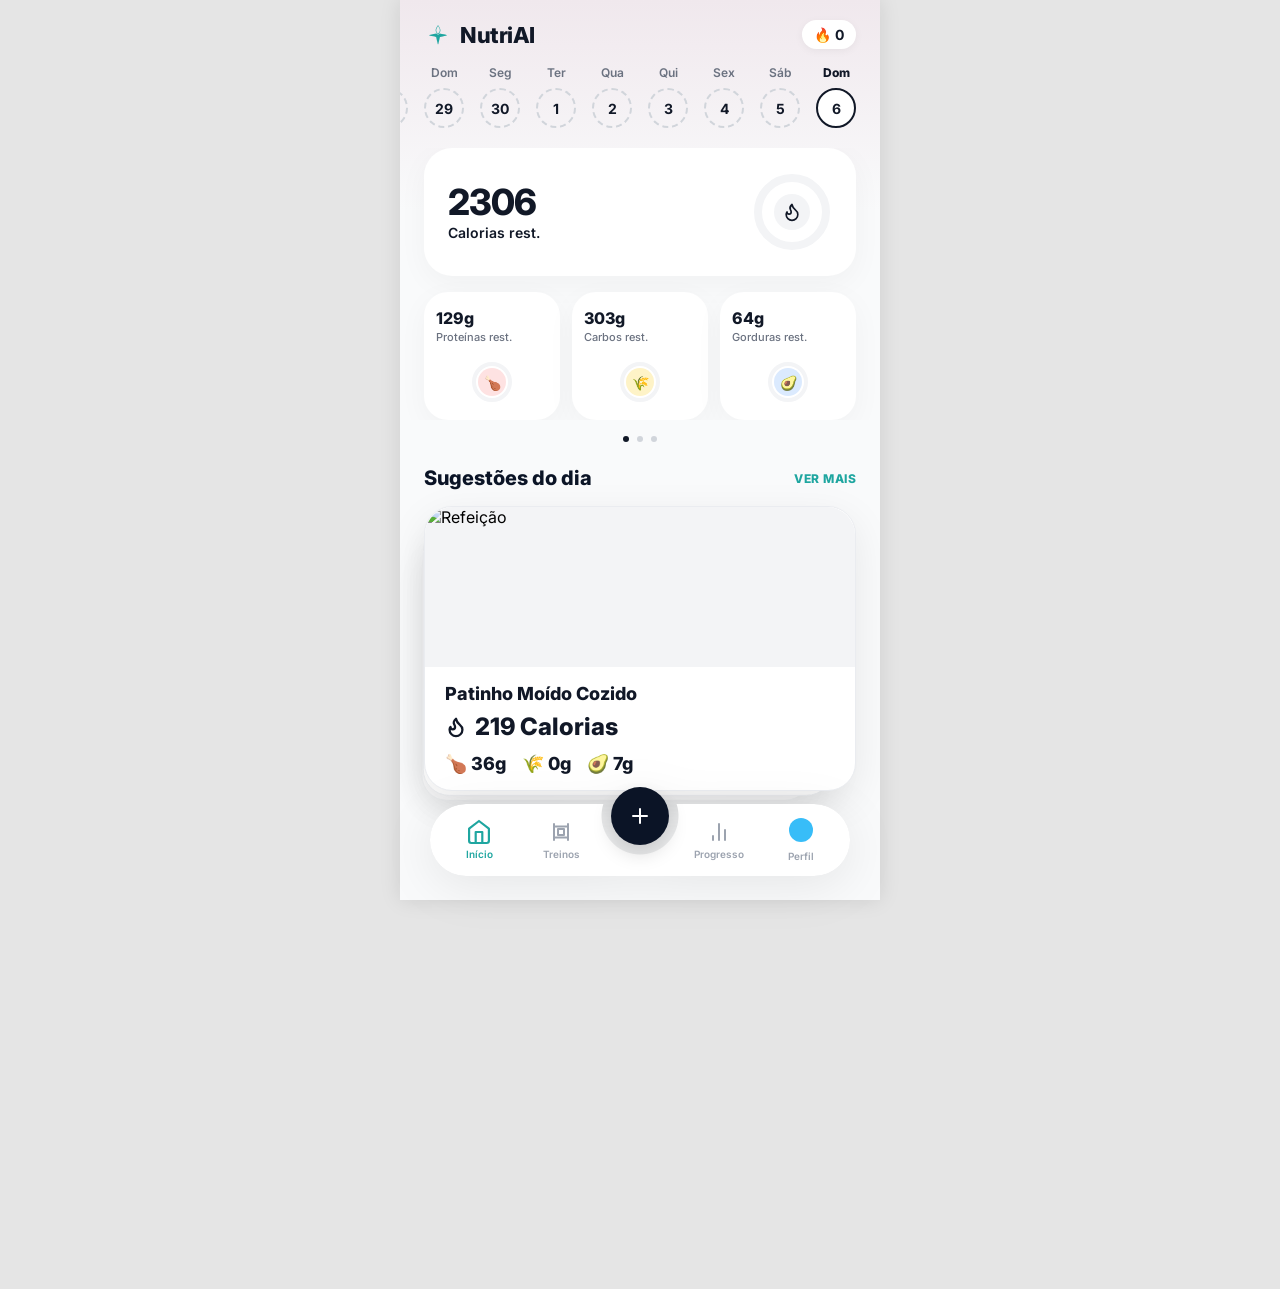
==== commit 3e965992: "feat: implementar funcionalidades do Perfil e ajustar interface da Câmera Detalhes das alterações: -" ====
--- a/app.html
+++ b/app.html
@@ -12,6 +12,7 @@
     <link rel="stylesheet" href="css/progress.css">
     <link rel="stylesheet" href="css/diet.css">
     <link rel="stylesheet" href="css/recentes.css">
+    <link rel="stylesheet" href="css/profile.css">
     <link href="https://fonts.googleapis.com/css2?family=Inter:wght@400;600;700;800&display=swap" rel="stylesheet">
 </head>
 
@@ -21,22 +22,14 @@
         <div id="fab-overlay" class="fab-overlay" onclick="toggleFabMenu()"></div>
 
         <div id="fab-menu" class="fab-menu">
-            <button class="fab-action-btn" onclick="handleFabAction('type')">
+            <button class="fab-action-btn" onclick="handleFabAction('search')">
                 <svg width="22" height="22" viewBox="0 0 24 24" fill="none" stroke="white" stroke-width="2"
                     stroke-linecap="round" stroke-linejoin="round">
                     <circle cx="11" cy="11" r="8"></circle>
                     <line x1="21" y1="21" x2="16.65" y2="16.65"></line>
                 </svg>
             </button>
-            <button class="fab-action-btn" onclick="handleFabAction('gallery')">
-                <svg width="22" height="22" viewBox="0 0 24 24" fill="none" stroke="white" stroke-width="2"
-                    stroke-linecap="round" stroke-linejoin="round">
-                    <rect x="3" y="3" width="18" height="18" rx="2" ry="2"></rect>
-                    <circle cx="8.5" cy="8.5" r="1.5"></circle>
-                    <polyline points="21 15 16 10 5 21"></polyline>
-                </svg>
-            </button>
-            <button class="fab-action-btn" onclick="handleFabAction('type')">
+            <button class="fab-action-btn" onclick="handleFabAction('manual')">
                 <svg width="22" height="22" viewBox="0 0 24 24" fill="none" stroke="white" stroke-width="2"
                     stroke-linecap="round" stroke-linejoin="round">
                     <path d="M12 20h9"></path>
@@ -447,20 +440,6 @@
                                     <path d="M21 5v14"></path>
                                 </svg>
                             </button>
-                            <button class="mode-btn">
-                                <svg width="20" height="20" viewBox="0 0 24 24" fill="none" stroke="currentColor"
-                                    stroke-width="2" stroke-linecap="round" stroke-linejoin="round">
-                                    <rect x="3" y="3" width="18" height="18" rx="2" ry="2"></rect>
-                                    <circle cx="8.5" cy="8.5" r="1.5"></circle>
-                                    <polyline points="21 15 16 10 5 21"></polyline>
-                                </svg>
-                            </button>
-                            <button class="mode-btn">
-                                <svg width="20" height="20" viewBox="0 0 24 24" fill="none" stroke="currentColor"
-                                    stroke-width="2" stroke-linecap="round" stroke-linejoin="round">
-                                    <path d="M17 3a2.828 2.828 0 1 1 4 4L7.5 20.5 2 22l1.5-5.5L17 3z"></path>
-                                </svg>
-                            </button>
                         </div>
 
                         <div class="camera-capture-row">
@@ -476,7 +455,14 @@
                                 <div class="capture-btn-inner"></div>
                             </button>
 
-                            <div style="width: 48px;"></div>
+                            <button class="cam-icon-btn outline-cam-btn">
+                                <svg width="20" height="20" viewBox="0 0 24 24" fill="none" stroke="currentColor"
+                                    stroke-width="2" stroke-linecap="round" stroke-linejoin="round">
+                                    <rect x="3" y="3" width="18" height="18" rx="2" ry="2"></rect>
+                                    <circle cx="8.5" cy="8.5" r="1.5"></circle>
+                                    <polyline points="21 15 16 10 5 21"></polyline>
+                                </svg>
+                            </button>
                         </div>
                     </div>
                 </div>
@@ -851,8 +837,351 @@
                 <header class="app-header">
                     <h2>Perfil</h2>
                 </header>
-                <div class="screen-body">
-                    <p class="placeholder-text">Suas configurações, metas e dados pessoais.</p>
+
+                <div class="screen-body profile-body">
+
+                    <!-- User Card -->
+                    <div class="profile-user-card">
+                        <div class="profile-avatar-large">
+                            <svg width="24" height="24" viewBox="0 0 24 24" fill="none" stroke="currentColor"
+                                stroke-width="2" stroke-linecap="round" stroke-linejoin="round">
+                                <path d="M20 21v-2a4 4 0 0 0-4-4H8a4 4 0 0 0-4 4v2"></path>
+                                <circle cx="12" cy="7" r="4"></circle>
+                            </svg>
+                        </div>
+                        <div class="profile-user-info">
+                            <h3>Jonas</h3>
+                            <p>16 years old</p>
+                        </div>
+                    </div>
+
+                    <!-- Conta Section -->
+                    <h3 class="profile-section-title">Conta</h3>
+                    <div class="profile-menu-card">
+                        <button class="profile-menu-item" onclick="switchTab('screen-personal-details', null)">
+                            <svg width="20" height="20" viewBox="0 0 24 24" fill="none" stroke="currentColor"
+                                stroke-width="2" stroke-linecap="round" stroke-linejoin="round">
+                                <rect x="2" y="3" width="20" height="14" rx="2" ry="2"></rect>
+                                <line x1="8" y1="21" x2="16" y2="21"></line>
+                                <line x1="12" y1="17" x2="12" y2="21"></line>
+                            </svg>
+                            <span>Detalhes pessoais</span>
+                        </button>
+                        <div class="profile-divider"></div>
+                        <button class="profile-menu-item" onclick="switchTab('screen-preferences', null)">
+                            <svg width="20" height="20" viewBox="0 0 24 24" fill="none" stroke="currentColor"
+                                stroke-width="2" stroke-linecap="round" stroke-linejoin="round">
+                                <circle cx="12" cy="12" r="3"></circle>
+                                <path
+                                    d="M19.4 15a1.65 1.65 0 0 0 .33 1.82l.06.06a2 2 0 0 1 0 2.83 2 2 0 0 1-2.83 0l-.06-.06a1.65 1.65 0 0 0-1.82-.33 1.65 1.65 0 0 0-1 1.51V21a2 2 0 0 1-2 2 2 2 0 0 1-2-2v-.09A1.65 1.65 0 0 0 9 19.4a1.65 1.65 0 0 0-1.82.33l-.06.06a2 2 0 0 1-2.83 0 2 2 0 0 1 0-2.83l.06-.06a1.65 1.65 0 0 0 .33-1.82 1.65 1.65 0 0 0-1.51-1H3a2 2 0 0 1-2-2 2 2 0 0 1 2-2h.09A1.65 1.65 0 0 0 4.6 9a1.65 1.65 0 0 0-.33-1.82l-.06-.06a2 2 0 0 1 0-2.83 2 2 0 0 1 2.83 0l.06.06a1.65 1.65 0 0 0 1.82.33H9a1.65 1.65 0 0 0 1-1.51V3a2 2 0 0 1 2-2 2 2 0 0 1 2 2v.09a1.65 1.65 0 0 0 1 1.51 1.65 1.65 0 0 0 1.82-.33l.06-.06a2 2 0 0 1 2.83 0 2 2 0 0 1 0 2.83l-.06.06a1.65 1.65 0 0 0-.33 1.82V9a1.65 1.65 0 0 0 1.51 1H21a2 2 0 0 1 2 2 2 2 0 0 1-2 2h-.09a1.65 1.65 0 0 0-1.51 1z">
+                                </path>
+                            </svg>
+                            <span>Preferências</span>
+                        </button>
+                        <div class="profile-divider"></div>
+                        <button class="profile-menu-item"
+                            onclick="document.getElementById('modal-language').classList.add('show')">
+                            <span
+                                style="font-weight: 500; font-size: 18px; width: 20px; text-align: center; display: inline-block;">文</span>
+                            <span>Idioma</span>
+                        </button>
+                    </div>
+
+                    <!-- Metas & Rastreamento -->
+                    <h3 class="profile-section-title">Metas & Rastreamento</h3>
+                    <div class="profile-menu-card">
+                        <button class="profile-menu-item">
+                            <svg width="20" height="20" viewBox="0 0 24 24" fill="none" stroke="currentColor"
+                                stroke-width="2" stroke-linecap="round" stroke-linejoin="round"
+                                style="transform: rotate(45deg);">
+                                <path d="M12 2v20M17 5H9.5a3.5 3.5 0 0 0 0 7h5a3.5 3.5 0 0 1 0 7H6"></path>
+                            </svg>
+                            <span>Ajustar macronutrientes</span>
+                        </button>
+                        <div class="profile-divider"></div>
+                        <button class="profile-menu-item">
+                            <svg width="20" height="20" viewBox="0 0 24 24" fill="none" stroke="currentColor"
+                                stroke-width="2" stroke-linecap="round" stroke-linejoin="round">
+                                <path d="M4 15s1-1 4-1 5 2 8 2 4-1 4-1V3s-1 1-4 1-5-2-8-2-4 1-4 1z"></path>
+                                <line x1="4" y1="22" x2="4" y2="15"></line>
+                            </svg>
+                            <span>Meta e peso atual</span>
+                        </button>
+                        <div class="profile-divider"></div>
+                        <button class="profile-menu-item">
+                            <svg width="20" height="20" viewBox="0 0 24 24" fill="none" stroke="currentColor"
+                                stroke-width="2" stroke-linecap="round" stroke-linejoin="round">
+                                <path d="M17 21v-2a4 4 0 0 0-4-4H5a4 4 0 0 0-4 4v2"></path>
+                                <circle cx="9" cy="7" r="4"></circle>
+                                <path d="M23 21v-2a4 4 0 0 0-3-3.87"></path>
+                                <path d="M16 3.13a4 4 0 0 1 0 7.75"></path>
+                            </svg>
+                            <span>Atualizar para Plano Familiar</span>
+                        </button>
+                        <div class="profile-divider"></div>
+                        <button class="profile-menu-item">
+                            <svg width="20" height="20" viewBox="0 0 24 24" fill="none" stroke="currentColor"
+                                stroke-width="2" stroke-linecap="round" stroke-linejoin="round">
+                                <path d="M3 3v18h18"></path>
+                                <path d="M18.7 8l-5.1 5.2-2.8-2.7L7 14.3"></path>
+                            </svg>
+                            <span>Histórico de peso</span>
+                        </button>
+                        <div class="profile-divider"></div>
+                        <button class="profile-menu-item">
+                            <svg width="20" height="20" viewBox="0 0 24 24" fill="none" stroke="currentColor"
+                                stroke-width="2" stroke-linecap="round" stroke-linejoin="round">
+                                <circle cx="12" cy="12" r="10"></circle>
+                                <path d="M12 8v4l3 3"></path>
+                            </svg>
+                            <span>Cores dos Anéis Explicadas</span>
+                        </button>
+                    </div>
+
+                    <!-- Widgets Section -->
+                    <div class="profile-section-header">
+                        <h3 class="profile-section-title" style="margin-bottom: 0;">Widgets</h3>
+                        <a href="#" class="profile-link">Como adicionar?</a>
+                    </div>
+
+                    <div class="profile-widgets-row">
+                        <!-- Widget 1 -->
+                        <div class="profile-widget-card" style="flex: 1; max-width: calc(50% - 6px);">
+                            <div class="widget-preview-circle">
+                                <span class="widget-preview-val">2522</span>
+                                <span class="widget-preview-lbl">Calorias esquerda</span>
+                            </div>
+                            <button class="widget-preview-btn">
+                                <span>+</span> Registre sua comida
+                            </button>
+                        </div>
+                        <!-- Widget 2 -->
+                        <div class="profile-widget-card"
+                            style="flex: 1; max-width: calc(50% - 6px); display: flex; flex-direction: row; align-items: center; justify-content: space-between; padding: 16px;">
+                            <div class="widget-preview-circle small-circle">
+                                <span class="widget-preview-val">2522</span>
+                                <span class="widget-preview-lbl" style="font-size: 8px;">Calorias...</span>
+                            </div>
+                            <div class="widget-preview-macros">
+                                <div class="w-macro-row"><span class="w-macro-icon bg-red-light">🍗</span>
+                                    <div><strong>137g</strong><span>Proteínas</span></div>
+                                </div>
+                                <div class="w-macro-row"><span class="w-macro-icon bg-yellow-light">🌾</span>
+                                    <div><strong>336g</strong><span>Carboid...</span></div>
+                                </div>
+                                <div class="w-macro-row"><span class="w-macro-icon bg-blue-light">🥑</span>
+                                    <div><strong>70g</strong><span>Gorduras</span></div>
+                                </div>
+                            </div>
+                        </div>
+                    </div>
+
+                    <!-- Suporte & Jurídico -->
+                    <h3 class="profile-section-title">Suporte & Jurídico</h3>
+                    <div class="profile-menu-card">
+                        <button class="profile-menu-item">
+                            <svg width="20" height="20" viewBox="0 0 24 24" fill="none" stroke="currentColor"
+                                stroke-width="2" stroke-linecap="round" stroke-linejoin="round">
+                                <path d="M21 15a2 2 0 0 1-2 2H7l-4 4V5a2 2 0 0 1 2-2h14a2 2 0 0 1 2 2z"></path>
+                                <line x1="7" y1="15" x2="7" y2="5"></line>
+                            </svg>
+                            <span>Solicitação de recurso</span>
+                        </button>
+                        <div class="profile-divider"></div>
+                        <button class="profile-menu-item">
+                            <svg width="20" height="20" viewBox="0 0 24 24" fill="none" stroke="currentColor"
+                                stroke-width="2" stroke-linecap="round" stroke-linejoin="round">
+                                <path d="M4 4h16c1.1 0 2 .9 2 2v12c0 1.1-.9 2-2 2H4c-1.1 0-2-.9-2-2V6c0-1.1.9-2 2-2z">
+                                </path>
+                                <polyline points="22,6 12,13 2,6"></polyline>
+                            </svg>
+                            <span>Email de Suporte</span>
+                        </button>
+                        <div class="profile-divider"></div>
+                        <button class="profile-menu-item">
+                            <svg width="20" height="20" viewBox="0 0 24 24" fill="none" stroke="currentColor"
+                                stroke-width="2" stroke-linecap="round" stroke-linejoin="round">
+                                <path d="M14 2H6a2 2 0 0 0-2 2v16a2 2 0 0 0 2 2h12a2 2 0 0 0 2-2V8z"></path>
+                                <polyline points="14 2 14 8 20 8"></polyline>
+                                <line x1="16" y1="13" x2="8" y2="13"></line>
+                                <line x1="16" y1="17" x2="8" y2="17"></line>
+                                <polyline points="10 9 9 9 8 9"></polyline>
+                            </svg>
+                            <span>Termos e Condições</span>
+                        </button>
+                        <div class="profile-divider"></div>
+                        <button class="profile-menu-item">
+                            <svg width="20" height="20" viewBox="0 0 24 24" fill="none" stroke="currentColor"
+                                stroke-width="2" stroke-linecap="round" stroke-linejoin="round">
+                                <path d="M12 22s8-4 8-10V5l-8-3-8 3v7c0 6 8 10 8 10z"></path>
+                            </svg>
+                            <span>Política de Privacidade</span>
+                        </button>
+                    </div>
+
+                    <!-- Ações da Conta -->
+                    <h3 class="profile-section-title">Ações da Conta</h3>
+                    <div class="profile-menu-card">
+                        <button class="profile-menu-item">
+                            <svg width="20" height="20" viewBox="0 0 24 24" fill="none" stroke="currentColor"
+                                stroke-width="2" stroke-linecap="round" stroke-linejoin="round">
+                                <path d="M9 21H5a2 2 0 0 1-2-2V5a2 2 0 0 1 2-2h4"></path>
+                                <polyline points="16 17 21 12 16 7"></polyline>
+                                <line x1="21" y1="12" x2="9" y2="12"></line>
+                            </svg>
+                            <span>Sair</span>
+                        </button>
+                        <div class="profile-divider"></div>
+                        <button class="profile-menu-item" style="color: #EF4444;">
+                            <svg width="20" height="20" viewBox="0 0 24 24" fill="none" stroke="currentColor"
+                                stroke-width="2" stroke-linecap="round" stroke-linejoin="round">
+                                <path d="M21 4H8l-7 8 7 8h13a2 2 0 0 0 2-2V6a2 2 0 0 0-2-2z"></path>
+                                <line x1="18" y1="9" x2="12" y2="15"></line>
+                                <line x1="12" y1="9" x2="18" y2="15"></line>
+                            </svg>
+                            <span>Excluir Conta?</span>
+                        </button>
+                    </div>
+
+                    <div class="profile-version">
+                        VERSÃO 1.0.211
+                    </div>
+
+                </div>
+            </section>
+
+            <!-- Screen: Detalhes Pessoais -->
+            <section id="screen-personal-details" class="app-screen">
+                <header class="app-header header-with-back">
+                    <button class="icon-btn back-btn"
+                        onclick="switchTab('tab-profile', document.getElementById('nav-profile'))">
+                        <svg width="24" height="24" viewBox="0 0 24 24" fill="none" stroke="currentColor"
+                            stroke-width="2" stroke-linecap="round" stroke-linejoin="round">
+                            <line x1="19" y1="12" x2="5" y2="12"></line>
+                            <polyline points="12 19 5 12 12 5"></polyline>
+                        </svg>
+                    </button>
+                    <h2 style="margin-right: auto;">Detalhes pessoais</h2>
+                </header>
+                <div class="screen-body profile-body">
+                    <div class="target-weight-card">
+                        <div>
+                            <p class="target-lbl">Peso MetaP</p>
+                            <h3 class="target-val">70 kg</h3>
+                        </div>
+                        <button class="btn-outline-small">Mudar Objetivo</button>
+                    </div>
+
+                    <div class="profile-menu-card">
+                        <div class="profile-edit-item">
+                            <div class="edit-item-info"><span>Peso Atual</span><strong>75 kg</strong></div>
+                            <button class="icon-edit-btn">
+                                <svg width="20" height="20" viewBox="0 0 24 24" fill="none" stroke="currentColor"
+                                    stroke-width="2" stroke-linecap="round" stroke-linejoin="round">
+                                    <path d="M12 20h9"></path>
+                                    <path d="M16.5 3.5a2.121 2.121 0 0 1 3 3L7 19l-4 1 1-4L16.5 3.5z"></path>
+                                </svg>
+                            </button>
+                        </div>
+                        <div class="profile-divider"></div>
+                        <div class="profile-edit-item">
+                            <div class="edit-item-info"><span>Altura</span><strong>175 cm</strong></div>
+                            <button class="icon-edit-btn">
+                                <svg width="20" height="20" viewBox="0 0 24 24" fill="none" stroke="currentColor"
+                                    stroke-width="2" stroke-linecap="round" stroke-linejoin="round">
+                                    <path d="M12 20h9"></path>
+                                    <path d="M16.5 3.5a2.121 2.121 0 0 1 3 3L7 19l-4 1 1-4L16.5 3.5z"></path>
+                                </svg>
+                            </button>
+                        </div>
+                        <div class="profile-divider"></div>
+                        <div class="profile-edit-item">
+                            <div class="edit-item-info"><span>Data de nascimento</span><strong>01/01/1990</strong></div>
+                            <button class="icon-edit-btn">
+                                <svg width="20" height="20" viewBox="0 0 24 24" fill="none" stroke="currentColor"
+                                    stroke-width="2" stroke-linecap="round" stroke-linejoin="round">
+                                    <path d="M12 20h9"></path>
+                                    <path d="M16.5 3.5a2.121 2.121 0 0 1 3 3L7 19l-4 1 1-4L16.5 3.5z"></path>
+                                </svg>
+                            </button>
+                        </div>
+                        <div class="profile-divider"></div>
+                        <div class="profile-edit-item">
+                            <div class="edit-item-info"><span>Gênero</span><strong>Masculino</strong></div>
+                            <button class="icon-edit-btn">
+                                <svg width="20" height="20" viewBox="0 0 24 24" fill="none" stroke="currentColor"
+                                    stroke-width="2" stroke-linecap="round" stroke-linejoin="round">
+                                    <path d="M12 20h9"></path>
+                                    <path d="M16.5 3.5a2.121 2.121 0 0 1 3 3L7 19l-4 1 1-4L16.5 3.5z"></path>
+                                </svg>
+                            </button>
+                        </div>
+                        <div class="profile-divider"></div>
+                        <div class="profile-edit-item">
+                            <div class="edit-item-info"><span>Meta Diária de Passos</span><strong>10000</strong></div>
+                            <button class="icon-edit-btn">
+                                <svg width="20" height="20" viewBox="0 0 24 24" fill="none" stroke="currentColor"
+                                    stroke-width="2" stroke-linecap="round" stroke-linejoin="round">
+                                    <path d="M12 20h9"></path>
+                                    <path d="M16.5 3.5a2.121 2.121 0 0 1 3 3L7 19l-4 1 1-4L16.5 3.5z"></path>
+                                </svg>
+                            </button>
+                        </div>
+                    </div>
+                </div>
+            </section>
+
+            <!-- Screen: Preferências -->
+            <section id="screen-preferences" class="app-screen">
+                <header class="app-header header-with-back">
+                    <button class="icon-btn back-btn"
+                        onclick="switchTab('tab-profile', document.getElementById('nav-profile'))">
+                        <svg width="24" height="24" viewBox="0 0 24 24" fill="none" stroke="currentColor"
+                            stroke-width="2" stroke-linecap="round" stroke-linejoin="round">
+                            <line x1="19" y1="12" x2="5" y2="12"></line>
+                            <polyline points="12 19 5 12 12 5"></polyline>
+                        </svg>
+                    </button>
+                    <h2 style="margin-right: auto;">Preferências</h2>
+                </header>
+                <div class="screen-body profile-body">
+                    <div class="profile-menu-card">
+                        <div class="pref-item">
+                            <span>Aparência</span>
+                            <select class="pref-select">
+                                <option>Sistema do dispositivo</option>
+                                <option>Claro</option>
+                                <option>Escuro</option>
+                            </select>
+                        </div>
+                    </div>
+
+                    <h3 class="profile-section-title" style="margin-top: 16px;">Geral</h3>
+                    <div class="profile-menu-card">
+                        <div class="pref-item">
+                            <span>Celebrações de Medalhas</span>
+                            <label class="toggle-switch">
+                                <input type="checkbox" checked>
+                                <span class="slider round"></span>
+                            </label>
+                        </div>
+                        <div class="profile-divider"></div>
+                        <div class="pref-item">
+                            <span>Calorias Queimadas</span>
+                            <label class="toggle-switch">
+                                <input type="checkbox" checked>
+                                <span class="slider round"></span>
+                            </label>
+                        </div>
+                        <div class="profile-divider"></div>
+                        <div class="pref-item">
+                            <span>Transferir calorias</span>
+                            <label class="toggle-switch">
+                                <input type="checkbox">
+                                <span class="slider round"></span>
+                            </label>
+                        </div>
+                    </div>
                 </div>
             </section>
 
@@ -972,10 +1301,51 @@
             </div>
         </div>
 
+        <!-- Modal Idioma -->
+        <div id="modal-language" class="modal-overlay center-modal">
+            <div class="modal-center-card">
+                <div class="modal-card-header">
+                    <h3>Escolher idioma</h3>
+                    <button class="icon-btn"
+                        onclick="document.getElementById('modal-language').classList.remove('show')">
+                        <svg width="24" height="24" viewBox="0 0 24 24" fill="none" stroke="currentColor"
+                            stroke-width="2" stroke-linecap="round" stroke-linejoin="round">
+                            <line x1="18" y1="6" x2="6" y2="18"></line>
+                            <line x1="6" y1="6" x2="18" y2="18"></line>
+                        </svg>
+                    </button>
+                </div>
+                <div class="lang-list">
+                    <button class="lang-option active">
+                        <span class="lang-flag">🇧🇷</span> Português (BR)
+                        <svg class="check-icon" width="20" height="20" viewBox="0 0 24 24" fill="none"
+                            stroke="currentColor" stroke-width="2" stroke-linecap="round" stroke-linejoin="round">
+                            <polyline points="20 6 9 17 4 12"></polyline>
+                        </svg>
+                    </button>
+                    <button class="lang-option">
+                        <span class="lang-flag">🇺🇸</span> English (US)
+                    </button>
+                    <button class="lang-option">
+                        <span class="lang-flag">🇪🇸</span> Español
+                    </button>
+                    <button class="lang-option">
+                        <span class="lang-flag">🇫🇷</span> Français
+                    </button>
+                    <button class="lang-option">
+                        <span class="lang-flag">🇩🇪</span> Deutsch
+                    </button>
+                    <button class="lang-option">
+                        <span class="lang-flag">🇮🇹</span> Italiano
+                    </button>
+                </div>
+            </div>
+        </div>
+
     </div>
 
-    <script src="js/alimentos.js"></script>
-    <script src="js/app.js"></script>
+    <script src="js/alimentos.js?v=2"></script>
+    <script src="js/app.js?v=2"></script>
 </body>
 
 </html>
--- a/css/app.css
+++ b/css/app.css
@@ -0,0 +1,173 @@
+:root {
+    --primary: #1FA6A0;
+    --primary-light: #E6F6F5;
+    --bg-color: #F9FAFB;
+    --card-bg: #FFFFFF;
+    --text-dark: #0B1426;
+    --text-muted: #667085;
+    --border-color: #EAECF0;
+    --nav-bg: #FFFFFF;
+    --font-family: 'Inter', sans-serif;
+    
+    /* Cores unificadas */
+    --yellow: #FACC15;
+    --red: #F43F5E;
+    --blue: #60A5FA;
+}
+
+* { margin: 0; padding: 0; box-sizing: border-box; font-family: var(--font-family); -webkit-tap-highlight-color: transparent; }
+
+body { background-color: #E5E5E5; display: flex; justify-content: center; height: 100dvh; overflow: hidden; }
+
+#app-container {
+    width: 100%; max-width: 480px; background-color: var(--bg-color);
+    height: 100dvh; position: relative;
+    box-shadow: 0 0 20px rgba(0,0,0,0.1); display: flex; flex-direction: column;
+}
+
+#main-content {
+    flex: 1; overflow-y: auto; overflow-x: hidden; 
+    padding-bottom: 120px; /* Impede que a tela seja escondida pela barra flutuante */
+}
+
+/* --- ESTRUTURA GLOBAL DAS TELAS --- */
+.app-screen { display: none; flex-direction: column; min-height: 100%; animation: fadeIn 0.2s ease-out; }
+.app-screen.active { display: flex; }
+
+@keyframes fadeIn {
+    from { opacity: 0; transform: translateY(5px); }
+    to { opacity: 1; transform: translateY(0); }
+}
+
+/* --- CABEÇALHO E TEXTOS GLOBAIS --- */
+.app-header {
+    display: flex; justify-content: space-between; align-items: center;
+    padding: 20px 24px; background: var(--bg-color); position: sticky; top: 0; z-index: 10;
+}
+.header-left { display: flex; align-items: center; gap: 12px; }
+.app-logo { width: 32px; height: 32px; object-fit: contain; }
+.app-header h2 { font-size: 20px; font-weight: 800; color: var(--text-dark); margin: 0; }
+
+.icon-btn { background: none; border: none; cursor: pointer; position: relative; color: var(--text-muted); display: flex; align-items: center; justify-content: center; }
+.notification-dot { position: absolute; top: 0px; right: 2px; width: 8px; height: 8px; background: var(--red); border-radius: 50%; border: 2px solid var(--bg-color); }
+
+.screen-body { padding: 0 24px 24px 24px; flex: 1; display: flex; flex-direction: column; }
+.placeholder-text { text-align: center; color: var(--text-muted); margin-top: 40px; font-size: 14px; }
+
+.section-title { font-size: 20px; font-weight: 800; color: var(--text-dark); margin-bottom: 16px; margin-top: 8px; }
+.section-header-row { display: flex; justify-content: space-between; align-items: center; margin-top: 24px; margin-bottom: 16px; }
+.section-header-row .section-title { margin: 0; }
+.link-action { font-size: 12px; font-weight: 800; color: var(--primary); text-decoration: none; text-transform: uppercase; letter-spacing: 0.5px; }
+
+/* ==========================================
+   NOVA BARRA DE NAVEGAÇÃO INFERIOR 
+   (ESTILO PÍLULA COM RECORTE TRANSPARENTE REAL)
+   ========================================== */
+.bottom-nav {
+    position: absolute; 
+    bottom: 24px; 
+    left: 50%; 
+    transform: translateX(-50%); 
+    width: 92%; 
+    max-width: 420px;
+    height: 72px;
+    display: flex; 
+    justify-content: space-between; 
+    align-items: center;
+    padding: 0 8px; 
+    z-index: 100;
+    /* Usamos drop-shadow no lugar de box-shadow para que a sombra respeite o contorno do buraco! */
+    filter: drop-shadow(0 10px 24px rgba(0,0,0,0.08));
+}
+
+/* O fundo branco com o buraco mascarado */
+.bottom-nav::before {
+    content: '';
+    position: absolute;
+    inset: 0;
+    background: var(--nav-bg);
+    border-radius: 36px;
+    z-index: -1;
+    /* A MÁGICA: Corta fisicamente um círculo transparente (38px de raio) exatamente no centro */
+    -webkit-mask: radial-gradient(circle at 50% 12px, transparent 38px, black 39px);
+    mask: radial-gradient(circle at 50% 12px, transparent 38px, black 39px);
+}
+
+.nav-item {
+    background: none; border: none; flex: 1; display: flex; flex-direction: column;
+    align-items: center; justify-content: center; gap: 4px; cursor: pointer;
+    color: #9CA3AF; transition: color 0.2s; height: 100%;
+    z-index: 2;
+}
+
+.nav-item svg { width: 24px; height: 24px; transition: transform 0.2s; }
+.nav-item span { font-size: 10px; font-weight: 600; }
+
+/* Estado Ativo (Clicado) */
+.nav-item.active { color: var(--primary); }
+.nav-item.active svg { transform: scale(1.1); }
+
+/* Botão Central (A Câmera dentro do buraco) */
+.nav-fab { 
+    position: relative; 
+    top: -24px; /* Levanta o botão exatamente para o meio do buraco */
+    flex: 0 0 76px; 
+    height: 76px;
+    display: flex;
+    align-items: center;
+    justify-content: center;
+}
+
+.fab-circle {
+    width: 58px; 
+    height: 58px; 
+    border-radius: 50%; 
+    background: var(--text-dark); 
+    display: flex; align-items: center; justify-content: center;
+    box-shadow: 0 8px 20px rgba(0,0,0,0.15); 
+    transition: transform 0.2s;
+    /* SEM NENHUMA BORDA. O buraco em volta é vazado e mostra o fundo do App */
+}
+
+.nav-fab.active .fab-circle { background: var(--primary); }
+.nav-fab:active .fab-circle { transform: scale(0.95); }
+
+/* Avatar do Perfil (Último botão) */
+.profile-avatar { width: 24px; height: 24px; background: #38BDF8; border-radius: 50%; margin-bottom: 4px; }
+
+/* ==========================================
+   MENU EXPANSÍVEL DO BOTÃO CENTRAL (SPEED DIAL)
+   ========================================== */
+
+.fab-overlay {
+    position: absolute; inset: 0; background: rgba(243, 244, 246, 0.7);
+    backdrop-filter: blur(5px); z-index: 95; opacity: 0; pointer-events: none;
+    transition: opacity 0.3s;
+}
+.fab-overlay.show { opacity: 1; pointer-events: auto; }
+
+.fab-menu {
+    position: absolute; bottom: 85px; left: 50%; transform: translateX(-50%);
+    z-index: 105; display: flex; justify-content: center; pointer-events: none;
+}
+
+.fab-action-btn {
+    position: absolute; bottom: 0; width: 52px; height: 52px; border-radius: 50%;
+    background: var(--text-dark); border: 2px solid var(--bg-color);
+    display: flex; align-items: center; justify-content: center;
+    box-shadow: 0 4px 12px rgba(0,0,0,0.15); opacity: 0; transform: scale(0) translateY(0);
+    transition: all 0.3s cubic-bezier(0.175, 0.885, 0.32, 1.275); pointer-events: none;
+    cursor: pointer;
+}
+.fab-action-btn:active { transform: scale(0.9) !important; }
+
+.fab-menu.show .fab-action-btn { opacity: 1; pointer-events: auto; }
+
+/* A Matemática do Arco Perfeito (Para 3 botões) */
+.fab-menu.show .fab-action-btn:nth-child(1) { transform: translate(-75px, -45px) scale(1); transition-delay: 0.0s; }
+.fab-menu.show .fab-action-btn:nth-child(2) { transform: translate(0px, -85px) scale(1); transition-delay: 0.05s; }
+.fab-menu.show .fab-action-btn:nth-child(3) { transform: translate(75px, -45px) scale(1); transition-delay: 0.1s; }
+
+/* Animação do + virando um X */
+.fab-icon-plus { transition: transform 0.3s cubic-bezier(0.175, 0.885, 0.32, 1.275); }
+.nav-fab.open .fab-icon-plus { transform: rotate(45deg); }
--- a/css/dashboard.css
+++ b/css/dashboard.css
@@ -0,0 +1,192 @@
+/* ==========================================
+   DASHBOARD SCREEN (Híbrido)
+   ========================================== */
+
+:root {
+    --bg-grad-top: #F0E8ED;
+    --bg-grad-bottom: #F9FAFB;
+    --surface-card: #FFFFFF;
+    --text-primary: #111827;
+    --text-secondary: #6B7280;
+    
+    --bg-red-light: #FEE2E2;
+    --bg-yellow-light: #FEF3C7;
+    --bg-blue-light: #DBEAFE;
+    --bg-purple-light: #F3E8FF;
+    --bg-pink-light: #FCE7F3;
+    --bg-orange-light: #FFEDD5;
+}
+
+#tab-dashboard { background: linear-gradient(to bottom, var(--bg-grad-top) 0%, var(--bg-grad-bottom) 25%); }
+
+/* Header e Calendário */
+.dash-header { display: flex; justify-content: space-between; align-items: center; padding: 20px 24px 16px 24px; position: sticky; top: 0; z-index: 10; }
+.header-brand { display: flex; align-items: center; gap: 8px; }
+.app-logo { width: 28px; height: 28px; object-fit: contain; }
+.header-brand h2 { font-size: 22px; font-weight: 800; color: var(--text-primary); letter-spacing: -0.5px; margin: 0; }
+.streak-badge { background: white; padding: 6px 12px; border-radius: 20px; font-size: 14px; font-weight: 700; color: var(--text-primary); display: flex; align-items: center; gap: 4px; box-shadow: 0 2px 8px rgba(0,0,0,0.05); }
+
+.date-scroller { display: flex; overflow-x: auto; scrollbar-width: none; padding: 0 24px 20px 24px; gap: 16px; }
+.date-scroller::-webkit-scrollbar { display: none; }
+.date-item { display: flex; flex-direction: column; align-items: center; gap: 8px; flex-shrink: 0; }
+.day-name { font-size: 12px; font-weight: 600; color: var(--text-secondary); }
+.day-circle { width: 40px; height: 40px; border-radius: 50%; display: flex; align-items: center; justify-content: center; font-size: 14px; font-weight: 700; color: var(--text-primary); border: 2px dashed #D1D5DB; transition: all 0.2s; }
+.date-item.active .day-name { color: var(--text-primary); font-weight: 800; }
+.date-item.active .day-circle { border: 2px solid var(--text-primary); background: white; }
+
+/* Carrossel de Macros */
+.carousel-container { width: 100%; position: relative; }
+.carousel-track { display: flex; overflow-x: auto; scroll-snap-type: x mandatory; scrollbar-width: none; }
+.carousel-track::-webkit-scrollbar { display: none; }
+.carousel-slide { min-width: 100%; scroll-snap-align: start; padding: 0 24px; display: flex; flex-direction: column; gap: 16px; }
+
+.cal-main-card { background: var(--surface-card); border-radius: 28px; padding: 24px; display: flex; justify-content: space-between; align-items: center; box-shadow: 0 8px 30px rgba(0,0,0,0.04); }
+.cal-text { display: flex; flex-direction: column; gap: 4px; }
+.cal-number { font-size: 36px; font-weight: 800; color: var(--text-primary); line-height: 1; letter-spacing: -1px; }
+.cal-label { font-size: 14px; font-weight: 600; color: var(--text-primary); }
+
+.macros-grid { display: grid; grid-template-columns: repeat(3, 1fr); gap: 12px; }
+.macro-min-card { background: var(--surface-card); border-radius: 24px; padding: 16px 12px; display: flex; flex-direction: column; box-shadow: 0 8px 30px rgba(0,0,0,0.04); }
+.macro-val { font-size: 16px; font-weight: 800; color: var(--text-primary); margin-bottom: 2px; }
+.macro-lbl { font-size: 11px; font-weight: 500; color: var(--text-secondary); margin-bottom: 16px; white-space: nowrap; }
+
+/* ==========================================
+   OS NOVOS ANÉIS DE SVG (CANTOS ARREDONDADOS E FLUIDOS)
+   ========================================== */
+.cal-ring-container {
+    width: 80px; height: 80px; position: relative;
+    display: flex; align-items: center; justify-content: center;
+}
+.circular-chart-large { position: absolute; inset: 0; width: 100%; height: 100%; transform: rotate(-90deg); }
+.circular-chart-large .circle-bg { fill: none; stroke: #F3F4F6; }
+.circular-chart-large .circle-progress { fill: none; stroke-linecap: round; transition: stroke-dashoffset 1.2s cubic-bezier(0.16, 1, 0.3, 1); }
+.cal-ring-inner { position: relative; z-index: 1; width: 36px; height: 36px; background: #F3F4F6; border-radius: 50%; display: flex; align-items: center; justify-content: center; color: var(--text-primary); }
+
+.macro-icon-wrapper { 
+    width: 44px; height: 44px; align-self: center; position: relative; 
+    display: flex; align-items: center; justify-content: center; 
+}
+.circular-chart { position: absolute; inset: 0; width: 100%; height: 100%; transform: rotate(-90deg); }
+.circular-chart .circle-bg { fill: none; stroke: #F3F4F6; stroke-width: 4; }
+.circular-chart .circle-progress { fill: none; stroke-width: 4; stroke-linecap: round; transition: stroke-dashoffset 1.2s cubic-bezier(0.16, 1, 0.3, 1); }
+.macro-icon-inner { position: relative; z-index: 1; display: flex; align-items: center; justify-content: center; width: 28px; height: 28px; border-radius: 50%; font-size: 14px; }
+
+/* Cores de fundo dos emojis */
+.bg-red-light { background-color: var(--bg-red-light); }
+.bg-yellow-light { background-color: var(--bg-yellow-light); }
+.bg-blue-light { background-color: var(--bg-blue-light); }
+.bg-purple-light { background-color: var(--bg-purple-light); }
+.bg-pink-light { background-color: var(--bg-pink-light); }
+.bg-orange-light { background-color: var(--bg-orange-light); }
+
+/* Slide 2 e 3 */
+.health-score-card { background: var(--surface-card); border-radius: 28px; padding: 20px; box-shadow: 0 8px 30px rgba(0,0,0,0.04); }
+.health-header { display: flex; justify-content: space-between; align-items: center; margin-bottom: 12px; }
+.health-header h4 { font-size: 14px; font-weight: 700; color: var(--text-primary); }
+.health-bar { width: 100%; height: 6px; background: #F3F4F6; border-radius: 4px; margin-bottom: 12px; overflow: hidden; }
+.health-fill { height: 100%; background: var(--text-primary); border-radius: 4px; }
+.health-desc { font-size: 12px; color: var(--text-secondary); line-height: 1.5; }
+
+.activity-grid { display: grid; grid-template-columns: 1fr 1fr; gap: 12px; }
+.activity-card { background: var(--surface-card); border-radius: 28px; padding: 20px; box-shadow: 0 8px 30px rgba(0,0,0,0.04); display: flex; flex-direction: column; }
+.act-header { margin-bottom: 4px; }
+.act-number { font-size: 24px; font-weight: 800; color: var(--text-primary); }
+.act-total { font-size: 14px; font-weight: 600; color: var(--text-secondary); }
+.act-label { font-size: 12px; font-weight: 600; color: var(--text-primary); margin-bottom: auto; }
+
+.water-card { background: var(--surface-card); border-radius: 28px; padding: 16px 20px; box-shadow: 0 8px 30px rgba(0,0,0,0.04); display: flex; justify-content: space-between; align-items: center; }
+.water-left { display: flex; align-items: center; gap: 16px; }
+.water-icon-large { width: 48px; height: 48px; background: #EFF6FF; border-radius: 16px; display: flex; align-items: center; justify-content: center; font-size: 24px; }
+.water-info h4 { font-size: 14px; font-weight: 600; color: var(--text-primary); margin-bottom: 2px; }
+.water-info span { font-size: 14px; font-weight: 600; color: var(--text-secondary); }
+.water-controls { display: flex; gap: 8px; }
+.circle-btn { width: 36px; height: 36px; border-radius: 50%; border: 1px solid var(--text-primary); background: transparent; font-size: 18px; color: var(--text-primary); display: flex; align-items: center; justify-content: center; cursor: pointer; }
+.circle-btn.btn-dark { background: var(--text-primary); color: white; }
+
+.carousel-indicators { display: flex; justify-content: center; gap: 8px; margin-top: 16px; }
+.dot { width: 6px; height: 6px; border-radius: 50%; background: #D1D5DB; transition: all 0.3s; }
+.dot.active { background: var(--text-primary); }
+
+/* ==========================================
+   OS SEUS DIFERENCIAIS (RECEITAS E TREINOS)
+   ========================================== */
+.features-section { padding: 24px; margin-top: 8px; }
+
+/* Atalhos e Botões Estilizados */
+.feature-card {
+    background: var(--surface-card); border-radius: 24px; padding: 16px 20px;
+    display: flex; align-items: center; gap: 16px; box-shadow: 0 8px 30px rgba(0,0,0,0.04);
+    cursor: pointer; transition: transform 0.2s; border: 1px solid transparent;
+}
+.feature-card:active { transform: scale(0.98); border-color: var(--border-color); }
+
+/* Cartão de Receita */
+.recipe-image-placeholder {
+    width: 56px; height: 56px; border-radius: 16px; background: #F0FDF4;
+    display: flex; align-items: center; justify-content: center; font-size: 28px;
+}
+.recipe-info { flex: 1; display: flex; flex-direction: column; gap: 4px; }
+.recipe-title { font-size: 14px; font-weight: 700; color: var(--text-primary); }
+.recipe-macros { font-size: 12px; font-weight: 600; color: var(--text-secondary); }
+.recipe-tag { font-size: 10px; font-weight: 700; color: var(--primary); background: var(--primary-light); padding: 4px 8px; border-radius: 8px; width: fit-content; margin-top: 4px; }
+
+.action-btn {
+    width: 40px; height: 40px; border-radius: 50%; border: 1px solid var(--border-color);
+    background: transparent; color: var(--text-primary); display: flex; align-items: center; justify-content: center;
+}
+
+/* Cartão de Treino */
+.workout-icon-box {
+    width: 56px; height: 56px; border-radius: 16px; background: var(--text-primary);
+    display: flex; align-items: center; justify-content: center;
+}
+.play-btn {
+    width: 40px; height: 40px; border-radius: 50%; background: var(--text-primary);
+    color: white; border: none; display: flex; align-items: center; justify-content: center;
+}
+
+/* ==========================================
+   SUGESTÕES DO DIA (STACK CARDS - SLIDE 1)
+   ========================================== */
+.suggestions-stack-container {
+    position: relative;
+    width: 100%;
+    height: 310px; /* Altura exata para acomodar as cartas empilhadas */
+    margin-top: 8px;
+}
+
+.sug-card {
+    position: absolute;
+    top: 0; left: 0; right: 0;
+    background: var(--surface-card);
+    border-radius: 28px;
+    box-shadow: 0 12px 40px rgba(0,0,0,0.08);
+    transition: all 0.6s cubic-bezier(0.25, 1, 0.5, 1); /* Animação elástica 60fps */
+    cursor: pointer;
+    border: 1px solid var(--border-color);
+    display: flex; flex-direction: column;
+}
+
+/* Lógica de Empilhamento (O JS rotaciona essas classes) */
+.card-pos-1 { z-index: 3; transform: translate(0, 0) scale(1); opacity: 1; }
+/* A carta de trás fica puxada para a esquerda e para baixo, como no seu print */
+.card-pos-2 { z-index: 2; transform: translate(-12px, 12px) scale(0.95); opacity: 0.9; } 
+.card-pos-3 { z-index: 1; transform: translate(-24px, 24px) scale(0.90); opacity: 0.5; }
+
+/* Visual interno da Carta */
+.sug-img {
+    width: 100%; height: 160px; object-fit: cover;
+    border-radius: 28px 28px 0 0; background: #F3F4F6;
+}
+.sug-content { padding: 16px 20px; }
+.sug-title { 
+    font-size: 18px; font-weight: 800; color: var(--text-primary); 
+    white-space: nowrap; overflow: hidden; text-overflow: ellipsis; margin-bottom: 8px; 
+}
+.sug-cals { 
+    display: flex; align-items: center; gap: 8px; 
+    font-size: 24px; font-weight: 800; color: var(--text-primary); margin-bottom: 12px; 
+}
+.sug-cals svg { color: var(--text-primary); width: 22px; height: 22px; }
+.sug-macros { display: flex; gap: 16px; font-size: 18px; font-weight: 800; color: var(--text-primary); }
+.sug-macros span { display: flex; align-items: center; gap: 6px; }
--- a/css/workout.css
+++ b/css/workout.css
@@ -0,0 +1,99 @@
+/* ==========================================
+   WORKOUT SCREEN STYLES
+   ========================================== */
+
+/* Cartão Herói (Resumo do Treino) */
+.workout-hero-card {
+    background: linear-gradient(145deg, #111827 0%, #1F2937 100%);
+    border-radius: 28px; padding: 28px 24px; color: white;
+    box-shadow: 0 12px 32px rgba(17, 24, 39, 0.15); margin-bottom: 12px;
+    display: flex; flex-direction: column; position: relative; overflow: hidden;
+    height: 100%; /* Para alinhar as alturas no carrossel */
+}
+
+/* Detalhe de fundo (firula visual premium) */
+.workout-hero-card::after {
+    content: ''; position: absolute; top: -50px; right: -30px;
+    width: 150px; height: 150px; border-radius: 50%;
+    background: radial-gradient(circle, var(--primary) 0%, transparent 70%);
+    opacity: 0.15; pointer-events: none;
+}
+
+.hero-top { margin-bottom: 16px; position: relative; z-index: 1; }
+.ai-badge {
+    background: rgba(255, 255, 255, 0.1); border: 1px solid rgba(255, 255, 255, 0.1);
+    padding: 6px 12px; border-radius: 12px; font-size: 10px; font-weight: 700;
+    text-transform: uppercase; letter-spacing: 0.5px; backdrop-filter: blur(4px);
+}
+
+.hero-title { font-size: 24px; font-weight: 800; margin-bottom: 8px; line-height: 1.2; position: relative; z-index: 1; }
+.hero-details { display: flex; align-items: center; gap: 8px; font-size: 13px; color: #9CA3AF; font-weight: 500; margin-bottom: 24px; position: relative; z-index: 1; }
+.dot-separator { font-size: 10px; opacity: 0.5; }
+
+.btn-start-workout {
+    background: var(--primary); color: white; border: none;
+    padding: 16px; border-radius: 16px; font-size: 14px; font-weight: 800;
+    text-transform: uppercase; letter-spacing: 1px; cursor: pointer;
+    box-shadow: 0 4px 12px rgba(31, 166, 160, 0.3); transition: transform 0.2s;
+    position: relative; z-index: 1; margin-top: auto;
+}
+.btn-start-workout:active { transform: scale(0.98); }
+
+/* ==========================================
+   NOVO: CARROSSEL DE TREINOS
+   ========================================== */
+.workout-carousel-container { position: relative; width: 100%; margin-bottom: 24px; margin-top: 8px; }
+.workout-carousel-track { display: flex; overflow-x: auto; scroll-snap-type: x mandatory; scrollbar-width: none; padding-bottom: 8px; gap: 16px; }
+.workout-carousel-track::-webkit-scrollbar { display: none; }
+.workout-carousel-slide { min-width: 100%; scroll-snap-align: center; flex-shrink: 0; display: flex; flex-direction: column; }
+
+/* Slide 2: Cartão de Gerar Novo Treino */
+.generate-card { background: var(--card-bg); border: 2px dashed var(--border-color); box-shadow: none; cursor: pointer; transition: transform 0.2s; }
+.generate-card:active { transform: scale(0.98); }
+.generate-card::after { display: none; } /* Remove brilho de fundo */
+.dark-badge { background: #F3F4F6; color: var(--text-dark); border: none; backdrop-filter: none; }
+.btn-dark-outline { background: transparent; color: var(--text-dark); border: 2px solid var(--text-dark); box-shadow: none; }
+
+/* Lista de Exercícios */
+.exercise-list-container { display: flex; flex-direction: column; gap: 12px; }
+.exercise-card { background: var(--card-bg); border: 1px solid var(--border-color); border-radius: 20px; padding: 16px; display: flex; align-items: center; gap: 16px; box-shadow: 0 4px 12px rgba(0,0,0,0.02); transition: border-color 0.2s; }
+.ex-image-box { width: 56px; height: 56px; background: var(--bg-color); border-radius: 12px; display: flex; align-items: center; justify-content: center; color: var(--text-dark); }
+.ex-info { flex: 1; display: flex; flex-direction: column; gap: 4px; }
+.ex-info h4 { font-size: 14px; font-weight: 700; color: var(--text-dark); line-height: 1.2; }
+.ex-info p { font-size: 12px; font-weight: 500; color: var(--text-muted); }
+.ex-action-btn { background: none; border: none; color: var(--primary); width: 40px; height: 40px; display: flex; align-items: center; justify-content: flex-end; cursor: pointer; transition: transform 0.2s; }
+.ex-action-btn:active { transform: scale(0.9); }
+
+/* ==========================================
+   MODAIS / GAVETAS (BOTTOM SHEETS)
+   ========================================== */
+.modal-overlay { position: absolute; inset: 0; background: rgba(11, 20, 38, 0.6); z-index: 200; display: flex; flex-direction: column; justify-content: flex-end; opacity: 0; pointer-events: none; transition: opacity 0.3s ease; }
+.modal-overlay.show { opacity: 1; pointer-events: auto; }
+.bottom-sheet { background: var(--bg-color); width: 100%; border-radius: 24px 24px 0 0; padding: 24px; padding-bottom: calc(24px + env(safe-area-inset-bottom)); transform: translateY(100%); transition: transform 0.3s cubic-bezier(0.16, 1, 0.3, 1); max-height: 85vh; display: flex; flex-direction: column; }
+.modal-overlay.show .bottom-sheet { transform: translateY(0); }
+.sheet-header { display: flex; justify-content: space-between; align-items: center; margin-bottom: 24px; }
+.sheet-header h3 { font-size: 18px; font-weight: 800; color: var(--text-dark); margin: 0; }
+
+/* Cartão da Gaveta de Troca */
+.alt-exercise-card { cursor: pointer; border: 2px solid transparent; }
+.alt-exercise-card:active { border-color: var(--primary); background: var(--primary-light); }
+.alt-tag { font-size: 10px; font-weight: 700; color: var(--primary); background: var(--primary-light); padding: 4px 8px; border-radius: 6px; width: fit-content; margin-top: 4px; }
+
+/* ==========================================
+   NOVO: FORMULÁRIO DE GERAR TREINO (Inspirado no desenho)
+   ========================================== */
+.generate-form-container { background: #E5E7EB; border-radius: 24px; padding: 24px; display: flex; flex-direction: column; gap: 16px; }
+
+.week-selector-container { display: flex; justify-content: space-between; gap: 4px; }
+.day-circle-btn { width: 36px; height: 36px; border-radius: 50%; background: white; border: none; font-size: 12px; font-weight: 700; color: var(--text-dark); cursor: pointer; transition: all 0.2s; box-shadow: 0 2px 4px rgba(0,0,0,0.05); flex-shrink: 0; }
+.day-circle-btn.active { background: var(--text-dark); color: white; }
+
+.equip-selector-container { display: flex; gap: 12px; }
+.equip-btn { flex: 1; background: white; border: 2px solid transparent; padding: 14px 8px; border-radius: 16px; font-size: 13px; font-weight: 600; color: var(--text-dark); cursor: pointer; box-shadow: 0 2px 4px rgba(0,0,0,0.05); transition: all 0.2s; }
+.equip-btn.active { border-color: var(--text-dark); }
+
+.restrict-btn { width: 100%; background: white; border: none; padding: 16px; border-radius: 16px; font-size: 14px; font-weight: 600; color: var(--text-dark); cursor: pointer; box-shadow: 0 2px 4px rgba(0,0,0,0.05); transition: transform 0.2s; }
+.restrict-btn:active { transform: scale(0.98); }
+
+.btn-submit-gen { width: 100%; background: #0B1426; color: white; border: none; padding: 18px; border-radius: 16px; font-size: 16px; font-weight: 700; cursor: pointer; margin-top: 8px; box-shadow: 0 4px 12px rgba(11, 20, 38, 0.2); transition: transform 0.2s; }
+.btn-submit-gen:active { transform: scale(0.98); }
--- a/css/scanner.css
+++ b/css/scanner.css
@@ -0,0 +1,130 @@
+/* ==========================================
+   SCANNER CAMERA SCREEN STYLES (CAL AI STYLE)
+   ========================================== */
+
+#tab-camera.active {
+    position: absolute; inset: 0; z-index: 999;
+    background-color: #000; display: flex; flex-direction: column;
+}
+
+/* O vídeo real da câmera do usuário */
+.camera-feed {
+    position: absolute; inset: 0; z-index: 1;
+    width: 100%; height: 100%; object-fit: cover;
+    background: #111827; 
+}
+
+/* Interface por cima da câmera */
+.camera-ui {
+    position: relative; z-index: 2; flex: 1;
+    display: flex; flex-direction: column; justify-content: space-between;
+    padding: 32px 24px; padding-top: max(32px, env(safe-area-inset-top));
+    padding-bottom: max(32px, env(safe-area-inset-bottom));
+}
+
+.camera-top-bar { display: flex; justify-content: space-between; align-items: center; }
+
+/* Botões do Topo Escuros/Translúcidos */
+.cam-icon-btn {
+    width: 44px; height: 44px; border-radius: 50%; border: none;
+    display: flex; align-items: center; justify-content: center;
+    cursor: pointer; transition: all 0.2s;
+}
+.cam-icon-btn:active { transform: scale(0.9); }
+
+.dark-cam-btn {
+    background: rgba(0, 0, 0, 0.4); backdrop-filter: blur(10px);
+}
+
+.outline-cam-btn {
+    background: transparent; border: 1px solid rgba(255,255,255,0.5);
+    color: white; backdrop-filter: blur(4px);
+}
+.outline-cam-btn.active {
+    background: white; color: black; border-color: white;
+}
+
+/* O Visor de Foco (Viewfinder) */
+.focus-frame-container { display: flex; flex-direction: column; align-items: center; gap: 16px; margin-top: -40px; }
+
+.focus-frame {
+    width: 260px; height: 260px; position: relative;
+    /* Removemos a borda fina e deixamos só os cantos */
+}
+
+/* Quinas (Corners) do Visor mais suaves e modernas */
+.corner { position: absolute; width: 44px; height: 44px; border-color: #FFFFFF; border-style: solid; }
+.top-left { top: -2px; left: -2px; border-width: 4px 0 0 4px; border-top-left-radius: 16px; }
+.top-right { top: -2px; right: -2px; border-width: 4px 4px 0 0; border-top-right-radius: 16px; }
+.bottom-left { bottom: -2px; left: -2px; border-width: 0 0 4px 4px; border-bottom-left-radius: 16px; }
+.bottom-right { bottom: -2px; right: -2px; border-width: 0 4px 4px 0; border-bottom-right-radius: 16px; }
+
+.scan-laser {
+    position: absolute; left: 0; width: 100%; height: 2px;
+    background: var(--primary); box-shadow: 0 0 12px var(--primary);
+    animation: scan 2.5s infinite linear; opacity: 0;
+}
+.scanning .scan-laser { opacity: 1; }
+
+@keyframes scan {
+    0% { top: 10%; opacity: 0; }
+    10% { opacity: 1; }
+    90% { opacity: 1; }
+    100% { top: 90%; opacity: 0; }
+}
+
+/* ==========================================
+   Controles Inferiores (A Pílula e Captura)
+   ========================================== */
+.camera-bottom-section {
+    display: flex; flex-direction: column; gap: 32px; align-items: center; width: 100%;
+}
+
+.scanner-mode-pill {
+    display: flex; justify-content: space-between; align-items: center;
+    background: rgba(255, 255, 255, 0.95); backdrop-filter: blur(10px);
+    border-radius: 40px; padding: 8px; width: 100%; max-width: 340px;
+}
+
+.mode-btn {
+    background: transparent; border: none; color: #6B7280;
+    display: flex; align-items: center; justify-content: center; gap: 6px;
+    padding: 10px 16px; border-radius: 30px; cursor: pointer; transition: all 0.2s;
+}
+
+.mode-btn.active {
+    background: #FFFFFF; color: #111827; box-shadow: 0 2px 10px rgba(0,0,0,0.08); font-weight: 700;
+}
+
+.mode-btn span { font-size: 13px; white-space: nowrap; }
+.mode-btn:not(.active) span { display: none; } /* Oculta texto se não for ativo, mantendo só o ícone */
+
+.camera-capture-row {
+    display: flex; justify-content: space-between; align-items: center; width: 100%; padding: 0 16px;
+}
+
+.capture-btn {
+    width: 76px; height: 76px; border-radius: 50%; background: transparent;
+    border: 3px solid white; display: flex; align-items: center; justify-content: center;
+    cursor: pointer; transition: transform 0.2s;
+}
+.capture-btn-inner { width: 62px; height: 62px; border-radius: 50%; background: white; transition: all 0.2s; }
+.capture-btn:active .capture-btn-inner { transform: scale(0.9); }
+
+/* Tela de Processamento Escura */
+.analyzing-overlay {
+    position: absolute; inset: 0; background: rgba(0, 0, 0, 0.85); z-index: 10;
+    display: flex; flex-direction: column; align-items: center; justify-content: center;
+    opacity: 0; pointer-events: none; transition: opacity 0.3s; backdrop-filter: blur(8px);
+}
+.analyzing-overlay.show { opacity: 1; pointer-events: auto; }
+
+.ai-spinner { animation: spin 1s linear infinite; }
+.ai-spinner svg { width: 48px; height: 48px; }
+@keyframes spin { 100% { transform: rotate(360deg); } }
+
+.text-white { color: white; }
+.text-gray-400 { color: #9CA3AF; }
+.text-sm { font-size: 14px; }
+.mt-16 { margin-top: 16px; }
+.mt-8 { margin-top: 8px; }
--- a/css/progress.css
+++ b/css/progress.css
@@ -0,0 +1,157 @@
+/* ==========================================
+   PROGRESS SCREEN STYLES (LIGHT MODE)
+   ========================================== */
+
+#tab-progress {
+    /* Puxa o mesmo gradiente de fundo da tela de Início */
+    background: linear-gradient(to bottom, #F0E8ED 0%, #F9FAFB 25%);
+    color: var(--text-dark);
+}
+
+.progress-header {
+    padding: 24px 24px 16px 24px;
+    position: sticky; top: 0; z-index: 10;
+    background: transparent; /* Deixa o gradiente de fundo aparecer */
+}
+
+.progress-header h2 { font-size: 28px; font-weight: 800; color: var(--text-dark); margin: 0; letter-spacing: -0.5px; }
+
+.progress-body {
+    padding: 0 20px 40px 20px;
+    display: flex; flex-direction: column; gap: 16px;
+    overflow-y: auto;
+}
+
+/* Grids e Cartões (Estilo Dashboard Light) */
+.progress-grid-2 { display: grid; grid-template-columns: 1fr 1fr; gap: 16px; }
+
+/* 1. MÁGICA DOS CARTÕES QUADRADOS AQUI */
+.progress-grid-2 .prog-card {
+    min-height: 220px;
+    justify-content: center;
+}
+
+.prog-card {
+    background: var(--card-bg); /* Fundo branco */
+    border-radius: 28px; padding: 20px;
+    display: flex; flex-direction: column;
+    box-shadow: 0 8px 30px rgba(0,0,0,0.04); /* Sombra suave idêntica ao dashboard */
+}
+
+.prog-label { font-size: 12px; font-weight: 600; color: var(--text-muted); text-align: center; margin-bottom: 8px; }
+.prog-value { font-size: 24px; font-weight: 800; color: var(--text-dark); text-align: center; margin-bottom: 16px; }
+
+/* 2. MÁGICA DA BARRA MAIS GROSSA E COR PRIMÁRIA AQUI */
+.prog-bar-bg { width: 100%; height: 12px; background: #F3F4F6; border-radius: 6px; margin-bottom: 12px; }
+.prog-bar-fill { height: 100%; background: var(--primary); border-radius: 6px; }
+
+.prog-meta-row { display: flex; justify-content: center; font-size: 11px; color: var(--text-muted); margin-bottom: 16px; }
+.prog-meta-row strong { color: var(--text-dark); font-weight: 700; margin-left: 4px; }
+
+.prog-footer-text { font-size: 10px; font-weight: 600; color: #9CA3AF; text-align: center; }
+
+/* Sequência de Fogo */
+.flex-center { align-items: center; justify-content: center; }
+.fire-icon-wrapper { position: relative; font-size: 56px; line-height: 1; margin-bottom: 12px; filter: drop-shadow(0 4px 12px rgba(245, 158, 11, 0.3)); }
+.fire-number { position: absolute; top: 55%; left: 50%; transform: translate(-50%, -50%); font-size: 18px; font-weight: 800; color: #FFFFFF; }
+.highlight-orange { color: #F59E0B; }
+
+/* 3. MÁGICA DOS DIAS DA SEMANA MAIORES AQUI */
+.week-dots { display: flex; width: 100%; justify-content: space-between; margin-top: 16px; padding: 0 4px; }
+.w-dot-col { display: flex; flex-direction: column; align-items: center; gap: 8px; }
+.w-dot-col span { font-size: 11px; font-weight: 800; color: var(--text-muted); }
+.w-dot { width: 20px; height: 20px; border-radius: 50%; background: #F3F4F6; } /* Bolinhas maiores */
+
+/* ==========================================
+   FILTROS EXPANSÍVEIS (SEGMENTED CONTROL)
+   ========================================== */
+.prog-tabs-bar {
+    display: flex;
+    background: #F3F4F6; /* Fundo da barra inteira */
+    border-radius: 20px;
+    padding: 4px;
+    gap: 4px;
+    margin: 8px 0 16px 0;
+    width: 100%;
+}
+
+.prog-tab {
+    flex: 1; /* Inativos dividem o espaço por igual */
+    background: transparent; 
+    color: var(--text-muted); 
+    border: none;
+    padding: 8px 4px; 
+    border-radius: 16px; 
+    font-size: 12px; 
+    font-weight: 700;
+    white-space: nowrap; 
+    overflow: hidden;
+    text-overflow: ellipsis; /* Bota os "..." sozinho se faltar espaço! */
+    cursor: pointer; 
+    transition: all 0.35s cubic-bezier(0.4, 0, 0.2, 1); /* Animação fluida e elástica */
+}
+
+.prog-tab.active {
+    flex: 2.2; /* O botão ativo rouba mais do dobro de espaço da barra */
+    background: var(--text-dark); 
+    color: white; 
+    box-shadow: 0 4px 10px rgba(0,0,0,0.1);
+}
+
+/* Gráficos e Linhas */
+.card-header-row { display: flex; justify-content: space-between; align-items: center; }
+.card-title-white { font-size: 16px; font-weight: 700; color: var(--text-dark); }
+.prog-badge {
+    background: transparent; color: var(--text-muted); border: 1px solid var(--border-color);
+    padding: 4px 8px; border-radius: 8px; font-size: 11px; font-weight: 600;
+    display: flex; align-items: center; gap: 4px;
+}
+
+.chart-container { position: relative; width: 100%; margin-top: 24px; display: flex; flex-direction: column; gap: 24px; margin-bottom: 16px; }
+.large-chart { gap: 32px; margin-top: 16px; }
+.chart-grid-line { display: flex; align-items: center; gap: 12px; width: 100%; }
+.chart-grid-line span { font-size: 11px; color: var(--text-muted); width: 24px; text-align: right; }
+.dashed-line { flex: 1; border-bottom: 1px dashed #E5E7EB; } /* Linhas pontilhadas claras */
+.chart-solid-line { position: absolute; left: 36px; right: 0; height: 2px; background: var(--text-dark); z-index: 2; border-radius: 1px; }
+
+.x-axis-labels { display: flex; justify-content: space-between; padding-left: 36px; margin-top: -8px; }
+.x-axis-labels span { font-size: 11px; color: var(--text-muted); }
+
+.motivational-text { font-size: 11px; font-weight: 700; color: #10B981; text-align: center; margin-top: 16px; }
+
+/* Cartão de Fotos */
+.section-title-prog { font-size: 16px; font-weight: 700; color: var(--text-dark); margin-top: 8px; margin-bottom: -4px;}
+.photo-card { flex-direction: row; gap: 16px; }
+.photo-icon-box { width: 56px; height: 72px; background: #F3F4F6; border-radius: 12px; display: flex; align-items: center; justify-content: center; }
+.photo-info { flex: 1; display: flex; flex-direction: column; gap: 8px; }
+.photo-info p { font-size: 12px; color: var(--text-muted); line-height: 1.4; font-weight: 500; }
+.btn-prog-action { background: transparent; border: 1px solid var(--border-color); color: var(--text-dark); padding: 8px 16px; border-radius: 20px; font-size: 12px; font-weight: 700; width: fit-content; cursor: pointer; }
+
+/* Calorias */
+.calories-val { font-size: 32px; font-weight: 800; color: var(--text-dark); display: flex; align-items: baseline; gap: 4px; line-height: 1; }
+.calories-val span { font-size: 14px; font-weight: 600; color: var(--text-muted); }
+.chart-legend { display: flex; justify-content: center; gap: 16px; margin-top: 16px; }
+.legend-item { font-size: 11px; font-weight: 600; color: var(--text-dark); display: flex; align-items: center; gap: 4px; }
+.lg-icon { font-size: 14px; }
+
+/* Cartão IMC */
+.imc-value-row { display: flex; align-items: baseline; gap: 8px; margin-bottom: 24px; }
+.imc-number { font-size: 32px; font-weight: 800; color: var(--text-dark); line-height: 1; }
+.imc-desc { font-size: 12px; font-weight: 500; color: var(--text-muted); }
+.imc-badge { padding: 4px 8px; border-radius: 6px; font-size: 11px; font-weight: 700; }
+.blue-badge { background: #0EA5E9; color: white; }
+
+/* Barra Gradiente do IMC */
+.imc-gradient-bar-container { position: relative; width: 100%; height: 24px; margin-bottom: 16px; }
+.imc-gradient-bar { 
+    width: 100%; height: 6px; border-radius: 3px; position: absolute; top: 50%; transform: translateY(-50%);
+    background: linear-gradient(to right, #0EA5E9 0%, #10B981 33%, #F59E0B 66%, #EF4444 100%);
+}
+.imc-marker {
+    position: absolute; top: 0; width: 3px; height: 100%; background: var(--text-dark); border-radius: 2px;
+    box-shadow: 0 0 4px rgba(255,255,255,0.8);
+}
+
+.imc-legend { display: flex; justify-content: space-between; }
+.imc-legend span { font-size: 10px; font-weight: 600; color: var(--text-muted); display: flex; align-items: center; gap: 4px; }
+.dot-c { width: 6px; height: 6px; border-radius: 50%; }
--- a/css/diet.css
+++ b/css/diet.css
@@ -0,0 +1,55 @@
+/* ==========================================
+   DIET DATABASE & SEARCH SCREEN
+   ========================================== */
+
+.diet-body { gap: 16px; padding-top: 8px; }
+
+/* Barra de Busca */
+.search-input-wrapper { position: relative; margin-bottom: 8px; width: 100%; }
+.search-icon { position: absolute; left: 16px; top: 50%; transform: translateY(-50%); color: #9CA3AF; }
+.food-search-input { 
+    width: 100%; background: var(--card-bg); border: 1px solid var(--border-color); 
+    padding: 16px 16px 16px 44px; border-radius: 16px; font-size: 16px; 
+    font-weight: 600; color: var(--text-dark); outline: none; 
+    box-shadow: 0 4px 12px rgba(0,0,0,0.02); transition: border-color 0.2s;
+}
+.food-search-input:focus { border-color: var(--primary); }
+.food-search-input::placeholder { color: #9CA3AF; font-weight: 500; }
+
+/* Lista de Resultados */
+.food-results-list { display: flex; flex-direction: column; gap: 12px; overflow-y: auto; flex: 1; padding-bottom: 24px; }
+.food-result-card { 
+    display: flex; justify-content: space-between; align-items: center; padding: 16px; 
+    background: var(--card-bg); border: 1px solid var(--border-color); border-radius: 16px; 
+    cursor: pointer; transition: all 0.2s; box-shadow: 0 2px 8px rgba(0,0,0,0.02);
+}
+.food-result-card:active { border-color: var(--primary); background: var(--primary-light); transform: scale(0.98); }
+.food-res-info { display: flex; flex-direction: column; gap: 4px; }
+.food-res-name { font-size: 14px; font-weight: 700; color: var(--text-dark); }
+.food-res-detail { font-size: 12px; font-weight: 500; color: var(--text-muted); }
+
+/* Seta do cartão de busca */
+.btn-arrow-icon { color: #D1D5DB; }
+
+/* ==========================================
+   MODAL DE DETALHES NUTRICIONAIS
+   ========================================== */
+.detail-hero { display: flex; justify-content: space-between; align-items: flex-start; margin-bottom: 24px; }
+.detail-title-block { display: flex; flex-direction: column; gap: 4px; }
+.detail-name { font-size: 20px; font-weight: 800; color: var(--text-dark); }
+.detail-brand { font-size: 13px; font-weight: 600; color: var(--text-muted); }
+.detail-cal-block { background: #F3F4F6; padding: 12px 16px; border-radius: 16px; text-align: center; }
+.detail-cal-val { font-size: 24px; font-weight: 800; color: var(--text-dark); display: block; line-height: 1; }
+.detail-cal-lbl { font-size: 11px; font-weight: 700; color: var(--text-muted); }
+
+/* Grid de Macros */
+.detail-macro-grid { display: grid; grid-template-columns: repeat(3, 1fr); gap: 12px; margin-bottom: 24px; }
+.dm-card { background: var(--card-bg); border: 1px solid var(--border-color); padding: 16px 12px; border-radius: 16px; text-align: center; display: flex; flex-direction: column; gap: 4px;}
+.dm-val { font-size: 18px; font-weight: 800; color: var(--text-dark); }
+.dm-lbl { font-size: 11px; font-weight: 600; color: var(--text-muted); }
+
+/* Lista de Micro Nutrientes (Sódio, Fibras, etc) */
+.micro-list { display: flex; flex-direction: column; border-top: 1px solid var(--border-color); }
+.micro-row { display: flex; justify-content: space-between; padding: 12px 0; border-bottom: 1px solid var(--border-color); font-size: 13px; }
+.micro-lbl { color: var(--text-muted); font-weight: 600; }
+.micro-val { color: var(--text-dark); font-weight: 800; }
--- a/css/recentes.css
+++ b/css/recentes.css
@@ -0,0 +1,50 @@
+/* ==========================================
+   RECENTES SCREEN STYLES (DIÁRIO / CONSUMIDOS)
+   ========================================== */
+
+.recent-summary-hero { display: flex; flex-direction: column; gap: 12px; margin-top: 8px; }
+
+.rs-main-card { 
+    background: var(--card-bg); border-radius: 24px; padding: 20px 24px; 
+    display: flex; justify-content: space-between; align-items: center; 
+    box-shadow: 0 4px 12px rgba(0,0,0,0.03); 
+}
+.rs-text { display: flex; flex-direction: column; gap: 4px; }
+.rs-val { font-size: 32px; font-weight: 800; color: var(--text-dark); line-height: 1; letter-spacing: -1px; }
+.rs-lbl { font-size: 13px; font-weight: 700; color: var(--text-dark); }
+.rs-icon { 
+    width: 64px; height: 64px; border-radius: 50%; border: 4px solid #F3F4F6; 
+    display: flex; align-items: center; justify-content: center; color: var(--text-dark); 
+}
+
+.rs-macro-row { display: flex; gap: 12px; }
+.rs-macro-card { 
+    flex: 1; background: var(--card-bg); border-radius: 20px; padding: 16px 12px; 
+    display: flex; flex-direction: column; box-shadow: 0 4px 12px rgba(0,0,0,0.03); 
+}
+.rs-m-val { font-size: 16px; font-weight: 800; color: var(--text-dark); margin-bottom: 2px; }
+.rs-m-lbl { font-size: 10px; font-weight: 600; color: var(--text-muted); margin-bottom: 12px; white-space: nowrap; }
+.rs-m-icon { 
+    width: 32px; height: 32px; border-radius: 50%; align-self: center; 
+    display: flex; align-items: center; justify-content: center; font-size: 14px; 
+    box-shadow: 0 0 0 1px #F3F4F6; 
+}
+
+/* Lista de Comidas Recentes */
+.recent-foods-list { display: flex; flex-direction: column; gap: 12px; padding-bottom: 24px; margin-top: 16px; }
+.recent-food-card {
+    background: var(--card-bg); border-radius: 20px;
+    display: flex; height: 100px; box-shadow: 0 4px 12px rgba(0,0,0,0.03);
+    overflow: hidden; border: 1px solid var(--border-color);
+}
+.rf-img-box {
+    width: 100px; height: 100%; flex-shrink: 0;
+    /* Foto de comida padrão */
+    background: url('https://images.unsplash.com/photo-1546069901-ba9599a7e63c?ixlib=rb-4.0.3&auto=format&fit=crop&w=300&q=80') center/cover;
+}
+.rf-content { padding: 12px 16px; flex: 1; display: flex; flex-direction: column; justify-content: space-between; }
+.rf-header { display: flex; justify-content: space-between; align-items: flex-start; }
+.rf-title { font-size: 14px; font-weight: 700; color: var(--text-dark); white-space: nowrap; overflow: hidden; text-overflow: ellipsis; max-width: 130px; }
+.rf-time { font-size: 11px; font-weight: 600; color: var(--text-muted); }
+.rf-cals-row { display: flex; align-items: center; gap: 6px; font-size: 20px; font-weight: 800; color: var(--text-dark); }
+.rf-macros { display: flex; gap: 12px; font-size: 11px; font-weight: 700; color: var(--text-muted); }
--- a/css/profile.css
+++ b/css/profile.css
@@ -0,0 +1,495 @@
+/* Profile Tab Styles */
+
+.profile-body {
+    padding: 0 24px 120px 24px; /* Padding for bottom nav */
+    display: flex;
+    flex-direction: column;
+    gap: 24px;
+    background: transparent;
+}
+
+.profile-user-card {
+    background: #FFFFFF;
+    border-radius: 20px;
+    padding: 20px;
+    display: flex;
+    align-items: center;
+    gap: 16px;
+    box-shadow: 0 2px 10px rgba(0,0,0,0.03);
+}
+
+.profile-avatar-large {
+    width: 56px;
+    height: 56px;
+    border-radius: 50%;
+    background: #F3F4F6;
+    display: flex;
+    align-items: center;
+    justify-content: center;
+    color: #111827;
+}
+
+.profile-user-info h3 {
+    margin: 0 0 4px 0;
+    font-size: 18px;
+    font-weight: 600;
+    color: #111827;
+}
+
+.profile-user-info p {
+    margin: 0;
+    font-size: 13px;
+    color: #6B7280;
+}
+
+.profile-section-title {
+    font-size: 14px;
+    font-weight: 600;
+    color: #9CA3AF;
+    margin: 0 0 -12px 0;
+    text-transform: none;
+}
+
+.profile-section-header {
+    display: flex;
+    justify-content: space-between;
+    align-items: flex-end;
+    margin-bottom: -12px;
+}
+
+.profile-link {
+    font-size: 13px;
+    font-weight: 600;
+    color: #111827;
+    text-decoration: none;
+}
+
+.profile-menu-card {
+    background: #FFFFFF;
+    border-radius: 20px;
+    padding: 8px 0;
+    box-shadow: 0 2px 10px rgba(0,0,0,0.03);
+}
+
+.profile-menu-item {
+    width: 100%;
+    display: flex;
+    align-items: center;
+    gap: 16px;
+    padding: 16px 20px;
+    background: transparent;
+    border: none;
+    font-size: 15px;
+    font-weight: 600;
+    color: #111827;
+    text-align: left;
+    cursor: pointer;
+    font-family: inherit;
+    transition: background 0.2s ease;
+}
+
+.profile-menu-item svg {
+    color: #111827;
+    flex-shrink: 0;
+}
+
+.profile-menu-item:active {
+    background: #F9FAFB;
+}
+
+.profile-divider {
+    height: 1px;
+    background: #F3F4F6;
+    margin: 0 20px;
+}
+
+/* Widgets Section */
+.profile-widgets-row {
+    display: flex;
+    gap: 12px;
+}
+
+.profile-widget-card {
+    background: #FFFFFF;
+    border-radius: 20px;
+    padding: 16px;
+    box-shadow: 0 2px 10px rgba(0,0,0,0.03);
+    display: flex;
+    flex-direction: column;
+    align-items: center;
+    justify-content: center;
+}
+
+.widget-preview-circle {
+    width: 120px;
+    height: 120px;
+    border-radius: 50%;
+    border: 8px solid #F3F4F6;
+    display: flex;
+    flex-direction: column;
+    align-items: center;
+    justify-content: center;
+    margin-bottom: 16px;
+    position: relative;
+}
+
+/* Simulate the progress ring slightly */
+.widget-preview-circle::after {
+    content: '';
+    position: absolute;
+    top: -8px; left: -8px; right: -8px; bottom: -8px;
+    border-radius: 50%;
+    border: 8px solid #E5E7EB;
+    clip-path: polygon(0 0, 50% 0, 50% 50%, 0 50%);
+}
+
+.widget-preview-circle.small-circle {
+    width: 90px;
+    height: 90px;
+    border-width: 6px;
+    margin-bottom: 0;
+}
+.widget-preview-circle.small-circle::after {
+    top: -6px; left: -6px; right: -6px; bottom: -6px;
+    border-width: 6px;
+}
+
+.widget-preview-val {
+    font-size: 24px;
+    font-weight: 700;
+    color: #111827;
+    line-height: 1;
+    margin-bottom: 4px;
+    position: relative;
+    z-index: 1;
+}
+
+.widget-preview-circle.small-circle .widget-preview-val {
+    font-size: 20px;
+}
+
+.widget-preview-lbl {
+    font-size: 10px;
+    color: #9CA3AF;
+    font-weight: 600;
+    text-transform: uppercase;
+    text-align: center;
+    max-width: 60px;
+    line-height: 1.2;
+    position: relative;
+    z-index: 1;
+}
+
+.widget-preview-btn {
+    background: #111827;
+    color: #FFFFFF;
+    border: none;
+    border-radius: 30px;
+    padding: 10px 16px;
+    font-size: 13px;
+    font-weight: 600;
+    display: flex;
+    align-items: center;
+    gap: 8px;
+    width: 100%;
+    justify-content: center;
+    font-family: inherit;
+}
+
+.widget-preview-btn span {
+    font-size: 16px;
+    font-weight: 400;
+}
+
+.widget-preview-macros {
+    display: flex;
+    flex-direction: column;
+    gap: 12px;
+}
+
+.w-macro-row {
+    display: flex;
+    align-items: center;
+    gap: 8px;
+}
+
+.w-macro-icon {
+    width: 24px;
+    height: 24px;
+    border-radius: 50%;
+    display: flex;
+    align-items: center;
+    justify-content: center;
+    font-size: 12px;
+}
+
+.w-macro-row div {
+    display: flex;
+    flex-direction: column;
+}
+
+.w-macro-row div strong {
+    font-size: 13px;
+    color: #111827;
+    line-height: 1;
+}
+
+.w-macro-row div span {
+    font-size: 10px;
+    color: #9CA3AF;
+    line-height: 1.2;
+    margin-top: 2px;
+}
+
+.profile-version {
+    text-align: center;
+    font-size: 11px;
+    color: #9CA3AF;
+    font-weight: 600;
+    letter-spacing: 0.5px;
+    margin-top: 12px;
+    margin-bottom: 24px;
+}
+
+/* Sub-screens Header */
+.header-with-back {
+    display: flex;
+    align-items: center;
+    gap: 16px;
+}
+
+.header-with-back .back-btn {
+    margin-left: -8px;
+}
+
+/* Sub-screen Personal Details */
+.target-weight-card {
+    background: #FFFFFF;
+    border-radius: 20px;
+    padding: 20px;
+    display: flex;
+    align-items: center;
+    justify-content: space-between;
+    box-shadow: 0 2px 10px rgba(0,0,0,0.03);
+}
+
+.target-lbl {
+    font-size: 13px;
+    color: #9CA3AF;
+    margin: 0 0 4px 0;
+}
+
+.target-val {
+    font-size: 24px;
+    font-weight: 700;
+    color: #111827;
+    margin: 0;
+}
+
+.btn-outline-small {
+    background: transparent;
+    border: 1px solid #E5E7EB;
+    border-radius: 12px;
+    padding: 8px 16px;
+    font-size: 13px;
+    font-weight: 600;
+    color: #111827;
+    cursor: pointer;
+}
+
+.profile-edit-item {
+    display: flex;
+    align-items: center;
+    justify-content: space-between;
+    padding: 16px 20px;
+    background: transparent;
+}
+
+.edit-item-info {
+    display: flex;
+    flex-direction: column;
+    gap: 4px;
+}
+
+.edit-item-info span {
+    font-size: 13px;
+    color: #9CA3AF;
+}
+
+.edit-item-info strong {
+    font-size: 15px;
+    color: #111827;
+    font-weight: 600;
+}
+
+.icon-edit-btn {
+    background: transparent;
+    border: none;
+    font-size: 18px;
+    color: #9CA3AF;
+    cursor: pointer;
+    padding: 8px;
+}
+
+/* Preferences */
+.pref-item {
+    display: flex;
+    align-items: center;
+    justify-content: space-between;
+    padding: 16px 20px;
+    background: transparent;
+}
+
+.pref-item > span {
+    font-size: 15px;
+    font-weight: 600;
+    color: #111827;
+}
+
+.pref-select {
+    background: transparent;
+    border: none;
+    font-size: 15px;
+    color: #6B7280;
+    text-align: right;
+    outline: none;
+    font-family: inherit;
+    -webkit-appearance: none;
+    appearance: none;
+    cursor: pointer;
+}
+
+/* Toggle Switch */
+.toggle-switch {
+    position: relative;
+    display: inline-block;
+    width: 44px;
+    height: 24px;
+}
+
+.toggle-switch input {
+    opacity: 0;
+    width: 0;
+    height: 0;
+}
+
+.slider.round {
+    border-radius: 24px;
+}
+
+.slider {
+    position: absolute;
+    cursor: pointer;
+    top: 0; left: 0; right: 0; bottom: 0;
+    background-color: #E5E7EB;
+    transition: .4s;
+}
+
+.slider.round:before {
+    border-radius: 50%;
+}
+
+.slider:before {
+    position: absolute;
+    content: "";
+    height: 18px;
+    width: 18px;
+    left: 3px;
+    bottom: 3px;
+    background-color: white;
+    transition: .4s;
+    box-shadow: 0 1px 3px rgba(0,0,0,0.1);
+}
+
+input:checked + .slider {
+    background-color: #111827;
+}
+
+input:checked + .slider:before {
+    transform: translateX(20px);
+}
+
+/* Modal Language Center */
+.modal-center-card {
+    background: white;
+    width: 90%;
+    max-width: 340px;
+    border-radius: 24px;
+    overflow: hidden;
+    margin: auto; /* To center in modal-overlay if it uses display:flex */
+    display: flex;
+    flex-direction: column;
+    max-height: 80vh;
+}
+
+/* Modal overlay for center cards */
+.modal-overlay.center-modal {
+    justify-content: center;
+    align-items: center;
+}
+.modal-overlay.center-modal .modal-center-card {
+    transform: scale(0.9);
+    transition: transform 0.3s cubic-bezier(0.16, 1, 0.3, 1);
+}
+.modal-overlay.center-modal.show .modal-center-card {
+    transform: scale(1);
+}
+
+.modal-card-header {
+    display: flex;
+    justify-content: space-between;
+    align-items: center;
+    padding: 20px;
+    border-bottom: 1px solid #F3F4F6;
+}
+
+.modal-card-header h3 {
+    margin: 0;
+    font-size: 18px;
+    font-weight: 700;
+    color: #111827;
+}
+
+.lang-list {
+    display: flex;
+    flex-direction: column;
+    overflow-y: auto;
+    padding: 12px 0;
+}
+
+.lang-option {
+    display: flex;
+    align-items: center;
+    padding: 16px 20px;
+    background: transparent;
+    border: none;
+    gap: 16px;
+    font-size: 16px;
+    font-weight: 500;
+    color: #111827;
+    cursor: pointer;
+    text-align: left;
+}
+
+.lang-option:active {
+    background: #F9FAFB;
+}
+
+.lang-flag {
+    font-size: 24px;
+}
+
+.lang-option.active {
+    background: #F9FAFB;
+    color: #111827;
+    font-weight: 600;
+}
+
+.lang-option .check-icon {
+    margin-left: auto;
+    color: #111827;
+    opacity: 0;
+}
+.lang-option.active .check-icon {
+    opacity: 1;
+}
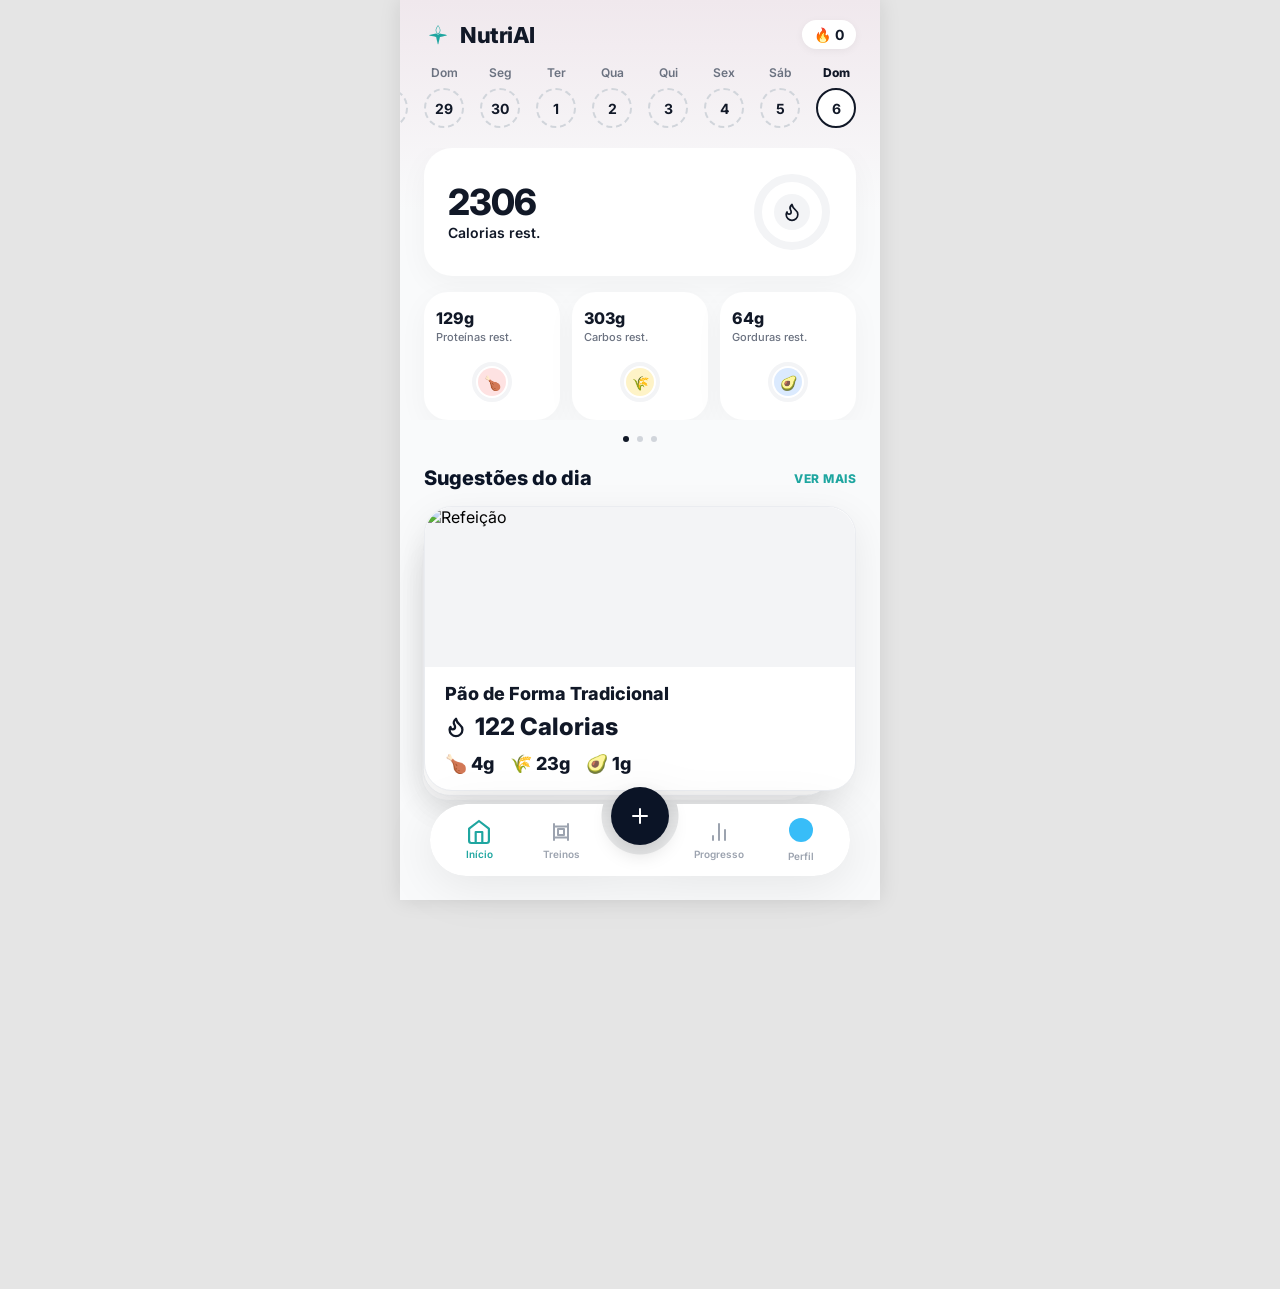
==== commit 10c72f35: "botao lupa arrumado" ====
--- a/app.html
+++ b/app.html
@@ -22,7 +22,7 @@
         <div id="fab-overlay" class="fab-overlay" onclick="toggleFabMenu()"></div>
 
         <div id="fab-menu" class="fab-menu">
-            <button class="fab-action-btn" onclick="handleFabAction('search')">
+            <button class="fab-action-btn" onclick="handleFabAction('search')">.
                 <svg width="22" height="22" viewBox="0 0 24 24" fill="none" stroke="white" stroke-width="2"
                     stroke-linecap="round" stroke-linejoin="round">
                     <circle cx="11" cy="11" r="8"></circle>
--- a/css/app.css
+++ b/css/app.css
@@ -159,7 +159,10 @@
     transition: all 0.3s cubic-bezier(0.175, 0.885, 0.32, 1.275); pointer-events: none;
     cursor: pointer;
 }
-.fab-action-btn:active { transform: scale(0.9) !important; }
+.fab-action-btn:active { opacity: 0.7 !important; background-color: var(--primary) !important; }
+
+/* Evita que o click pegue nas formas do ícone causando cancelamento no Firefox */
+.fab-action-btn svg { pointer-events: none; }
 
 .fab-menu.show .fab-action-btn { opacity: 1; pointer-events: auto; }
 
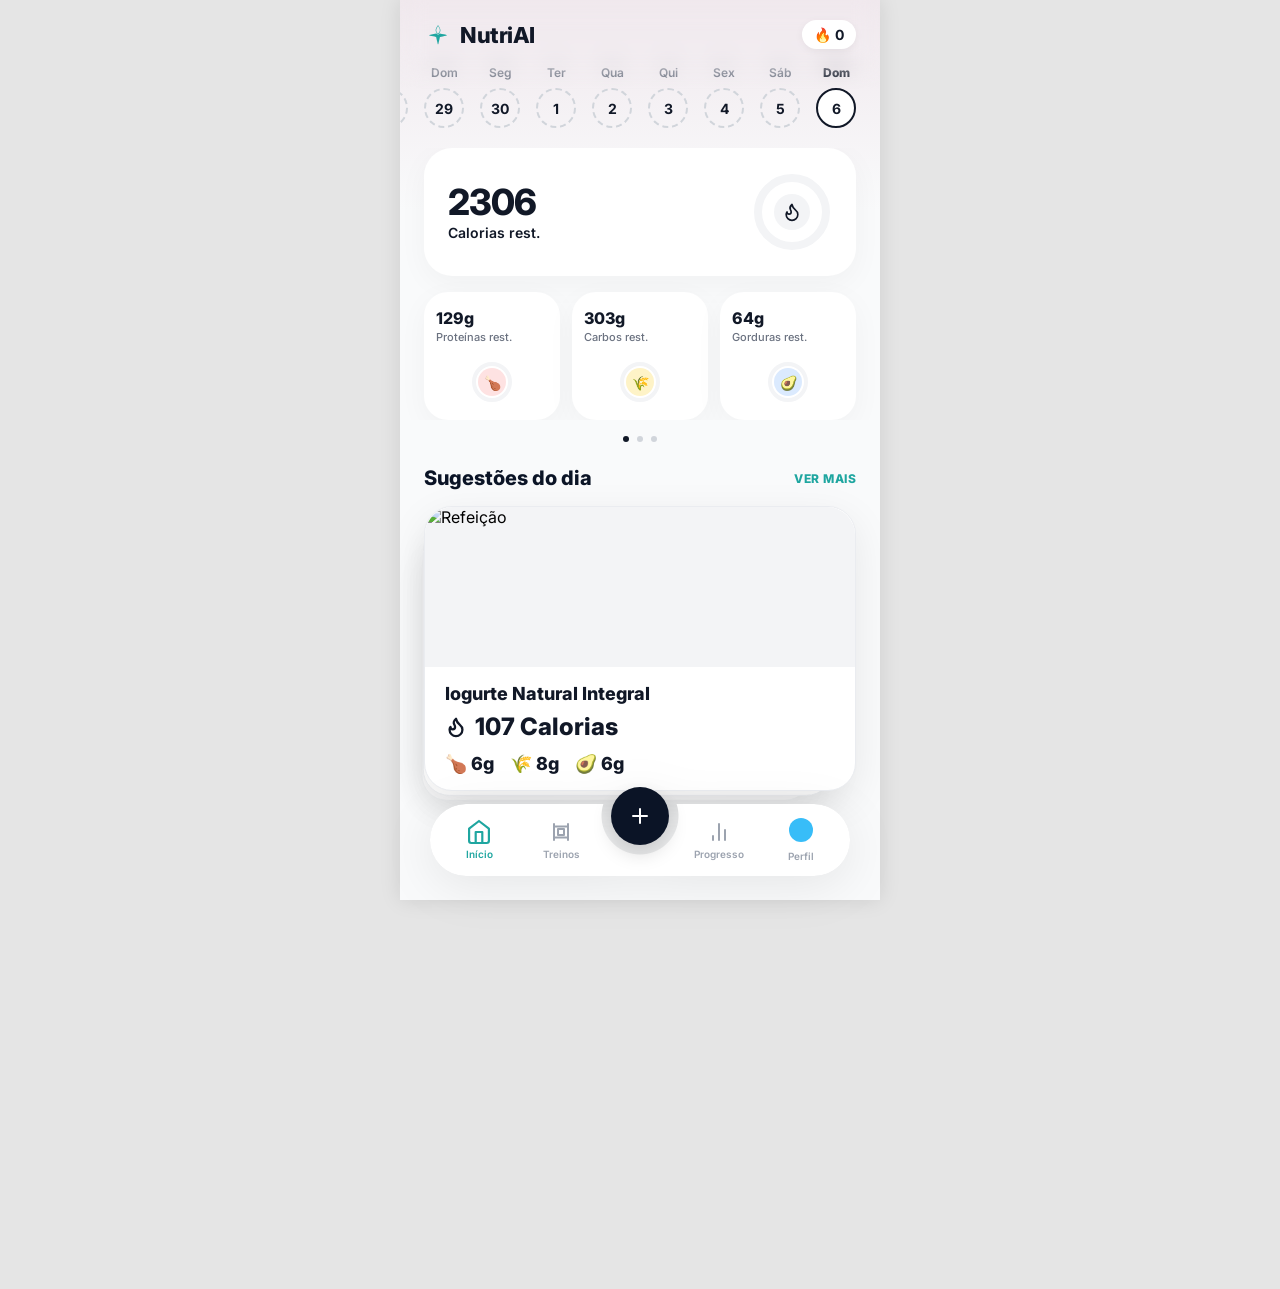
==== commit e9f55c2d: "feat: Dark Mode completo, cabeçalhos glassmorphism, correção na exibição e suporte a mouse wheel int" ====
--- a/app.html
+++ b/app.html
@@ -1148,10 +1148,10 @@
                     <div class="profile-menu-card">
                         <div class="pref-item">
                             <span>Aparência</span>
-                            <select class="pref-select">
-                                <option>Sistema do dispositivo</option>
-                                <option>Claro</option>
-                                <option>Escuro</option>
+                            <select class="pref-select" id="theme-select" onchange="changeTheme(this.value)">
+                                <option value="system">Sistema do dispositivo</option>
+                                <option value="light">Claro</option>
+                                <option value="dark">Escuro</option>
                             </select>
                         </div>
                     </div>
--- a/css/app.css
+++ b/css/app.css
@@ -1,176 +1,217 @@
-:root {
-    --primary: #1FA6A0;
-    --primary-light: #E6F6F5;
-    --bg-color: #F9FAFB;
-    --card-bg: #FFFFFF;
-    --text-dark: #0B1426;
-    --text-muted: #667085;
-    --border-color: #EAECF0;
-    --nav-bg: #FFFFFF;
-    --font-family: 'Inter', sans-serif;
-    
-    /* Cores unificadas */
-    --yellow: #FACC15;
-    --red: #F43F5E;
-    --blue: #60A5FA;
-}
-
-* { margin: 0; padding: 0; box-sizing: border-box; font-family: var(--font-family); -webkit-tap-highlight-color: transparent; }
-
-body { background-color: #E5E5E5; display: flex; justify-content: center; height: 100dvh; overflow: hidden; }
-
-#app-container {
-    width: 100%; max-width: 480px; background-color: var(--bg-color);
-    height: 100dvh; position: relative;
-    box-shadow: 0 0 20px rgba(0,0,0,0.1); display: flex; flex-direction: column;
-}
-
-#main-content {
-    flex: 1; overflow-y: auto; overflow-x: hidden; 
-    padding-bottom: 120px; /* Impede que a tela seja escondida pela barra flutuante */
-}
-
-/* --- ESTRUTURA GLOBAL DAS TELAS --- */
-.app-screen { display: none; flex-direction: column; min-height: 100%; animation: fadeIn 0.2s ease-out; }
-.app-screen.active { display: flex; }
-
-@keyframes fadeIn {
-    from { opacity: 0; transform: translateY(5px); }
-    to { opacity: 1; transform: translateY(0); }
-}
-
-/* --- CABEÇALHO E TEXTOS GLOBAIS --- */
-.app-header {
-    display: flex; justify-content: space-between; align-items: center;
-    padding: 20px 24px; background: var(--bg-color); position: sticky; top: 0; z-index: 10;
-}
-.header-left { display: flex; align-items: center; gap: 12px; }
-.app-logo { width: 32px; height: 32px; object-fit: contain; }
-.app-header h2 { font-size: 20px; font-weight: 800; color: var(--text-dark); margin: 0; }
-
-.icon-btn { background: none; border: none; cursor: pointer; position: relative; color: var(--text-muted); display: flex; align-items: center; justify-content: center; }
-.notification-dot { position: absolute; top: 0px; right: 2px; width: 8px; height: 8px; background: var(--red); border-radius: 50%; border: 2px solid var(--bg-color); }
-
-.screen-body { padding: 0 24px 24px 24px; flex: 1; display: flex; flex-direction: column; }
-.placeholder-text { text-align: center; color: var(--text-muted); margin-top: 40px; font-size: 14px; }
-
-.section-title { font-size: 20px; font-weight: 800; color: var(--text-dark); margin-bottom: 16px; margin-top: 8px; }
-.section-header-row { display: flex; justify-content: space-between; align-items: center; margin-top: 24px; margin-bottom: 16px; }
-.section-header-row .section-title { margin: 0; }
-.link-action { font-size: 12px; font-weight: 800; color: var(--primary); text-decoration: none; text-transform: uppercase; letter-spacing: 0.5px; }
-
-/* ==========================================
-   NOVA BARRA DE NAVEGAÇÃO INFERIOR 
-   (ESTILO PÍLULA COM RECORTE TRANSPARENTE REAL)
-   ========================================== */
-.bottom-nav {
-    position: absolute; 
-    bottom: 24px; 
-    left: 50%; 
-    transform: translateX(-50%); 
-    width: 92%; 
-    max-width: 420px;
-    height: 72px;
-    display: flex; 
-    justify-content: space-between; 
-    align-items: center;
-    padding: 0 8px; 
-    z-index: 100;
-    /* Usamos drop-shadow no lugar de box-shadow para que a sombra respeite o contorno do buraco! */
-    filter: drop-shadow(0 10px 24px rgba(0,0,0,0.08));
-}
-
-/* O fundo branco com o buraco mascarado */
-.bottom-nav::before {
-    content: '';
-    position: absolute;
-    inset: 0;
-    background: var(--nav-bg);
-    border-radius: 36px;
-    z-index: -1;
-    /* A MÁGICA: Corta fisicamente um círculo transparente (38px de raio) exatamente no centro */
-    -webkit-mask: radial-gradient(circle at 50% 12px, transparent 38px, black 39px);
-    mask: radial-gradient(circle at 50% 12px, transparent 38px, black 39px);
-}
-
-.nav-item {
-    background: none; border: none; flex: 1; display: flex; flex-direction: column;
-    align-items: center; justify-content: center; gap: 4px; cursor: pointer;
-    color: #9CA3AF; transition: color 0.2s; height: 100%;
-    z-index: 2;
-}
-
-.nav-item svg { width: 24px; height: 24px; transition: transform 0.2s; }
-.nav-item span { font-size: 10px; font-weight: 600; }
-
-/* Estado Ativo (Clicado) */
-.nav-item.active { color: var(--primary); }
-.nav-item.active svg { transform: scale(1.1); }
-
-/* Botão Central (A Câmera dentro do buraco) */
-.nav-fab { 
-    position: relative; 
-    top: -24px; /* Levanta o botão exatamente para o meio do buraco */
-    flex: 0 0 76px; 
-    height: 76px;
-    display: flex;
-    align-items: center;
-    justify-content: center;
-}
-
-.fab-circle {
-    width: 58px; 
-    height: 58px; 
-    border-radius: 50%; 
-    background: var(--text-dark); 
-    display: flex; align-items: center; justify-content: center;
-    box-shadow: 0 8px 20px rgba(0,0,0,0.15); 
-    transition: transform 0.2s;
-    /* SEM NENHUMA BORDA. O buraco em volta é vazado e mostra o fundo do App */
-}
-
-.nav-fab.active .fab-circle { background: var(--primary); }
-.nav-fab:active .fab-circle { transform: scale(0.95); }
-
-/* Avatar do Perfil (Último botão) */
-.profile-avatar { width: 24px; height: 24px; background: #38BDF8; border-radius: 50%; margin-bottom: 4px; }
-
-/* ==========================================
-   MENU EXPANSÍVEL DO BOTÃO CENTRAL (SPEED DIAL)
-   ========================================== */
-
-.fab-overlay {
-    position: absolute; inset: 0; background: rgba(243, 244, 246, 0.7);
-    backdrop-filter: blur(5px); z-index: 95; opacity: 0; pointer-events: none;
-    transition: opacity 0.3s;
-}
-.fab-overlay.show { opacity: 1; pointer-events: auto; }
-
-.fab-menu {
-    position: absolute; bottom: 85px; left: 50%; transform: translateX(-50%);
-    z-index: 105; display: flex; justify-content: center; pointer-events: none;
-}
-
-.fab-action-btn {
-    position: absolute; bottom: 0; width: 52px; height: 52px; border-radius: 50%;
-    background: var(--text-dark); border: 2px solid var(--bg-color);
-    display: flex; align-items: center; justify-content: center;
-    box-shadow: 0 4px 12px rgba(0,0,0,0.15); opacity: 0; transform: scale(0) translateY(0);
-    transition: all 0.3s cubic-bezier(0.175, 0.885, 0.32, 1.275); pointer-events: none;
-    cursor: pointer;
-}
-.fab-action-btn:active { opacity: 0.7 !important; background-color: var(--primary) !important; }
-
-/* Evita que o click pegue nas formas do ícone causando cancelamento no Firefox */
-.fab-action-btn svg { pointer-events: none; }
-
-.fab-menu.show .fab-action-btn { opacity: 1; pointer-events: auto; }
-
-/* A Matemática do Arco Perfeito (Para 3 botões) */
-.fab-menu.show .fab-action-btn:nth-child(1) { transform: translate(-75px, -45px) scale(1); transition-delay: 0.0s; }
-.fab-menu.show .fab-action-btn:nth-child(2) { transform: translate(0px, -85px) scale(1); transition-delay: 0.05s; }
-.fab-menu.show .fab-action-btn:nth-child(3) { transform: translate(75px, -45px) scale(1); transition-delay: 0.1s; }
-
-/* Animação do + virando um X */
-.fab-icon-plus { transition: transform 0.3s cubic-bezier(0.175, 0.885, 0.32, 1.275); }
-.nav-fab.open .fab-icon-plus { transform: rotate(45deg); }+:root {
+    --primary: #1FA6A0;
+    --primary-light: #E6F6F5;
+    --bg-color: #F9FAFB;
+    --card-bg: #FFFFFF;
+    --text-dark: #0B1426;
+    --text-muted: #667085;
+    --border-color: #EAECF0;
+    --nav-bg: #FFFFFF;
+    --font-family: 'Inter', sans-serif;
+    
+    /* Cores unificadas */
+    --yellow: #FACC15;
+    --red: #F43F5E;
+    --blue: #60A5FA;
+}
+
+* { margin: 0; padding: 0; box-sizing: border-box; font-family: var(--font-family); -webkit-tap-highlight-color: transparent; }
+
+body { background-color: #E5E5E5; display: flex; justify-content: center; height: 100dvh; overflow: hidden; }
+
+#app-container {
+    width: 100%; max-width: 480px; background-color: var(--bg-color);
+    height: 100dvh; position: relative;
+    box-shadow: 0 0 20px rgba(0,0,0,0.1); display: flex; flex-direction: column;
+}
+
+#main-content {
+    flex: 1; overflow-y: auto; overflow-x: hidden; 
+    padding-bottom: 120px; /* Impede que a tela seja escondida pela barra flutuante */
+}
+
+/* --- ESTRUTURA GLOBAL DAS TELAS --- */
+.app-screen { display: none; flex-direction: column; min-height: 100%; animation: fadeIn 0.2s ease-out; }
+.app-screen.active { display: flex; }
+
+@keyframes fadeIn {
+    from { opacity: 0; transform: translateY(5px); }
+    to { opacity: 1; transform: translateY(0); }
+}
+
+/* --- CABEÇALHO E TEXTOS GLOBAIS --- */
+.app-header {
+    display: flex; justify-content: space-between; align-items: center;
+    padding: 20px 24px; position: sticky; top: 0; z-index: 10;
+    background: transparent; border-bottom: none;
+}
+.app-header::before {
+    content: ''; position: absolute; top: 0; left: 0; right: 0; bottom: -24px;
+    z-index: -1; pointer-events: none;
+    backdrop-filter: blur(12px); -webkit-backdrop-filter: blur(12px);
+    -webkit-mask-image: linear-gradient(to bottom, black 50%, transparent 100%);
+    mask-image: linear-gradient(to bottom, black 50%, transparent 100%);
+}
+.header-left { display: flex; align-items: center; gap: 12px; }
+.app-logo { width: 32px; height: 32px; object-fit: contain; }
+.app-header h2 { font-size: 20px; font-weight: 800; color: var(--text-dark); margin: 0; }
+
+.icon-btn { background: none; border: none; cursor: pointer; position: relative; color: var(--text-muted); display: flex; align-items: center; justify-content: center; }
+.notification-dot { position: absolute; top: 0px; right: 2px; width: 8px; height: 8px; background: var(--red); border-radius: 50%; border: 2px solid var(--bg-color); }
+
+.screen-body { padding: 0 24px 24px 24px; flex: 1; display: flex; flex-direction: column; }
+.placeholder-text { text-align: center; color: var(--text-muted); margin-top: 40px; font-size: 14px; }
+
+.section-title { font-size: 20px; font-weight: 800; color: var(--text-dark); margin-bottom: 16px; margin-top: 8px; }
+.section-header-row { display: flex; justify-content: space-between; align-items: center; margin-top: 24px; margin-bottom: 16px; }
+.section-header-row .section-title { margin: 0; }
+.link-action { font-size: 12px; font-weight: 800; color: var(--primary); text-decoration: none; text-transform: uppercase; letter-spacing: 0.5px; }
+
+/* ==========================================
+   NOVA BARRA DE NAVEGAÇÃO INFERIOR 
+   (ESTILO PÍLULA COM RECORTE TRANSPARENTE REAL)
+   ========================================== */
+.bottom-nav {
+    position: absolute; 
+    bottom: 24px; 
+    left: 50%; 
+    transform: translateX(-50%); 
+    width: 92%; 
+    max-width: 420px;
+    height: 72px;
+    display: flex; 
+    justify-content: space-between; 
+    align-items: center;
+    padding: 0 8px; 
+    z-index: 100;
+    /* Usamos drop-shadow no lugar de box-shadow para que a sombra respeite o contorno do buraco! */
+    filter: drop-shadow(0 10px 24px rgba(0,0,0,0.08));
+}
+
+/* O fundo branco com o buraco mascarado */
+.bottom-nav::before {
+    content: '';
+    position: absolute;
+    inset: 0;
+    background: var(--nav-bg);
+    border-radius: 36px;
+    z-index: -1;
+    /* A MÁGICA: Corta fisicamente um círculo transparente (38px de raio) exatamente no centro */
+    -webkit-mask: radial-gradient(circle at 50% 12px, transparent 38px, black 39px);
+    mask: radial-gradient(circle at 50% 12px, transparent 38px, black 39px);
+}
+
+.nav-item {
+    background: none; border: none; flex: 1; display: flex; flex-direction: column;
+    align-items: center; justify-content: center; gap: 4px; cursor: pointer;
+    color: #9CA3AF; transition: color 0.2s; height: 100%;
+    z-index: 2;
+}
+
+.nav-item svg { width: 24px; height: 24px; transition: transform 0.2s; }
+.nav-item span { font-size: 10px; font-weight: 600; }
+
+/* Estado Ativo (Clicado) */
+.nav-item.active { color: var(--primary); }
+.nav-item.active svg { transform: scale(1.1); }
+
+/* Botão Central (A Câmera dentro do buraco) */
+.nav-fab { 
+    position: relative; 
+    top: -24px; /* Levanta o botão exatamente para o meio do buraco */
+    flex: 0 0 76px; 
+    height: 76px;
+    display: flex;
+    align-items: center;
+    justify-content: center;
+}
+
+.fab-circle {
+    width: 58px; 
+    height: 58px; 
+    border-radius: 50%; 
+    background: var(--text-dark); 
+    display: flex; align-items: center; justify-content: center;
+    box-shadow: 0 8px 20px rgba(0,0,0,0.15); 
+    transition: transform 0.2s;
+    /* SEM NENHUMA BORDA. O buraco em volta é vazado e mostra o fundo do App */
+}
+
+.nav-fab.active .fab-circle { background: var(--primary); }
+.nav-fab:active .fab-circle { transform: scale(0.95); }
+
+/* Avatar do Perfil (Último botão) */
+.profile-avatar { width: 24px; height: 24px; background: #38BDF8; border-radius: 50%; margin-bottom: 4px; }
+
+/* ==========================================
+   MENU EXPANSÍVEL DO BOTÃO CENTRAL (SPEED DIAL)
+   ========================================== */
+
+.fab-overlay {
+    position: absolute; inset: 0; background: rgba(243, 244, 246, 0.7);
+    backdrop-filter: blur(5px); z-index: 95; opacity: 0; pointer-events: none;
+    transition: opacity 0.3s;
+}
+.fab-overlay.show { opacity: 1; pointer-events: auto; }
+
+.fab-menu {
+    position: absolute; bottom: 85px; left: 50%; transform: translateX(-50%);
+    z-index: 105; display: flex; justify-content: center; pointer-events: none;
+}
+
+.fab-action-btn {
+    position: absolute; bottom: 0; width: 52px; height: 52px; border-radius: 50%;
+    background: var(--text-dark); border: 2px solid var(--bg-color);
+    display: flex; align-items: center; justify-content: center;
+    box-shadow: 0 4px 12px rgba(0,0,0,0.15); opacity: 0; transform: scale(0) translateY(0);
+    transition: all 0.3s cubic-bezier(0.175, 0.885, 0.32, 1.275); pointer-events: none;
+    cursor: pointer;
+}
+.fab-action-btn:active { opacity: 0.7 !important; background-color: var(--primary) !important; }
+
+/* Evita que o click pegue nas formas do ícone causando cancelamento no Firefox */
+.fab-action-btn svg { pointer-events: none; }
+
+.fab-menu.show .fab-action-btn { opacity: 1; pointer-events: auto; }
+
+/* A Matemática do Arco Perfeito (Para 3 botões) */
+.fab-menu.show .fab-action-btn:nth-child(1) { transform: translate(-75px, -45px) scale(1); transition-delay: 0.0s; }
+.fab-menu.show .fab-action-btn:nth-child(2) { transform: translate(0px, -85px) scale(1); transition-delay: 0.05s; }
+.fab-menu.show .fab-action-btn:nth-child(3) { transform: translate(75px, -45px) scale(1); transition-delay: 0.1s; }
+
+/* Animação do + virando um X */
+.fab-icon-plus { transition: transform 0.3s cubic-bezier(0.175, 0.885, 0.32, 1.275); }
+.nav-fab.open .fab-icon-plus { transform: rotate(45deg); }
+
+/* ==========================================
+   TEMA ESCURO (DARK THEME OVERRIDES)
+   ========================================== */
+body.dark-theme {
+    --bg-color: #030712;
+    --card-bg: #1F2937;
+    --text-dark: #F9FAFB;
+    --text-muted: #9CA3AF;
+    --border-color: #374151;
+    --nav-bg: #1F2937;
+    --primary-light: #134e4a;
+    background-color: #030712;
+}
+body.dark-theme .app-header { 
+    background: transparent;
+}
+body.dark-theme .bottom-nav::before {
+    background: var(--nav-bg); 
+}
+body.dark-theme .fab-circle { 
+    background: var(--primary); 
+}
+body.dark-theme .fab-icon-plus { 
+    stroke: white; 
+}
+body.dark-theme .fab-action-btn { 
+    background-color: var(--primary); 
+    border-color: var(--nav-bg); 
+}
+body.dark-theme .fab-action-btn svg { 
+    stroke: white; 
+}
--- a/css/dashboard.css
+++ b/css/dashboard.css
@@ -20,7 +20,18 @@
 #tab-dashboard { background: linear-gradient(to bottom, var(--bg-grad-top) 0%, var(--bg-grad-bottom) 25%); }
 
 /* Header e Calendário */
-.dash-header { display: flex; justify-content: space-between; align-items: center; padding: 20px 24px 16px 24px; position: sticky; top: 0; z-index: 10; }
+.dash-header { 
+    display: flex; justify-content: space-between; align-items: center; padding: 20px 24px 16px 24px; 
+    position: sticky; top: 0; z-index: 10; 
+    background: transparent; border-bottom: none;
+}
+.dash-header::before {
+    content: ''; position: absolute; top: 0; left: 0; right: 0; bottom: -24px;
+    z-index: -1; pointer-events: none;
+    backdrop-filter: blur(12px); -webkit-backdrop-filter: blur(12px);
+    -webkit-mask-image: linear-gradient(to bottom, black 50%, transparent 100%);
+    mask-image: linear-gradient(to bottom, black 50%, transparent 100%);
+}
 .header-brand { display: flex; align-items: center; gap: 8px; }
 .app-logo { width: 28px; height: 28px; object-fit: contain; }
 .header-brand h2 { font-size: 22px; font-weight: 800; color: var(--text-primary); letter-spacing: -0.5px; margin: 0; }
@@ -189,4 +200,35 @@
 }
 .sug-cals svg { color: var(--text-primary); width: 22px; height: 22px; }
 .sug-macros { display: flex; gap: 16px; font-size: 18px; font-weight: 800; color: var(--text-primary); }
-.sug-macros span { display: flex; align-items: center; gap: 6px; }+.sug-macros span { display: flex; align-items: center; gap: 6px; }
+
+/* ==========================================
+   TEMA ESCURO (DARK THEME OVERRIDES)
+   ========================================== */
+body.dark-theme {
+    --bg-grad-top: #2D232C; 
+    --bg-grad-bottom: #030712; 
+    --surface-card: #1F2937;
+    --text-primary: #F3F4F6;
+    --text-secondary: #9CA3AF;
+}
+body.dark-theme .streak-badge { background: var(--surface-card); }
+body.dark-theme .dash-header { 
+    background: transparent;
+}
+body.dark-theme .date-item.active .day-circle { background: var(--surface-card); }
+body.dark-theme .circular-chart-large .circle-bg, 
+body.dark-theme .circular-chart .circle-bg { stroke: #374151; }
+body.dark-theme .cal-ring-inner { background: #374151; }
+body.dark-theme .health-bar { background: #374151; }
+body.dark-theme .water-icon-large { background: #1E3A8A; color: #60A5FA; }
+body.dark-theme .circle-btn:not(.btn-dark) { color: #F3F4F6; border-color: #F3F4F6; }
+body.dark-theme .sug-img { background: #374151; }
+body.dark-theme .action-btn { color: #F3F4F6; }
+body.dark-theme .play-btn { color: #030712; background: #F3F4F6; }
+body.dark-theme .bg-red-light { background-color: rgba(248, 113, 113, 0.2); }
+body.dark-theme .bg-yellow-light { background-color: rgba(251, 191, 36, 0.2); }
+body.dark-theme .bg-blue-light { background-color: rgba(96, 165, 250, 0.2); }
+body.dark-theme .bg-purple-light { background-color: rgba(192, 132, 252, 0.2); }
+body.dark-theme .bg-pink-light { background-color: rgba(244, 114, 182, 0.2); }
+body.dark-theme .bg-orange-light { background-color: rgba(251, 146, 60, 0.2); }
--- a/css/workout.css
+++ b/css/workout.css
@@ -96,4 +96,26 @@
 .restrict-btn:active { transform: scale(0.98); }
 
 .btn-submit-gen { width: 100%; background: #0B1426; color: white; border: none; padding: 18px; border-radius: 16px; font-size: 16px; font-weight: 700; cursor: pointer; margin-top: 8px; box-shadow: 0 4px 12px rgba(11, 20, 38, 0.2); transition: transform 0.2s; }
-.btn-submit-gen:active { transform: scale(0.98); }+.btn-submit-gen:active { transform: scale(0.98); }
+
+#tab-workout {
+    background: linear-gradient(to bottom, var(--bg-grad-top, #F0E8ED) 0%, var(--bg-grad-bottom, #F9FAFB) 25%);
+    color: var(--text-dark);
+}
+
+/* ==========================================
+   TEMA ESCURO (DARK THEME OVERRIDES)
+   ========================================== */
+body.dark-theme .dark-badge { background: #374151; color: var(--text-dark); }
+body.dark-theme .btn-dark-outline { color: var(--text-dark); border-color: var(--border-color); }
+body.dark-theme .ex-image-box { background: #374151; color: var(--text-dark); }
+body.dark-theme .ex-info h4 { color: var(--text-dark); }
+body.dark-theme .bottom-sheet { background: var(--card-bg); }
+body.dark-theme .sheet-header h3 { color: var(--text-dark); }
+body.dark-theme .generate-form-container { background: #1F2937; } 
+body.dark-theme .day-circle-btn { background: #374151; color: var(--text-dark); }
+body.dark-theme .day-circle-btn.active { background: var(--text-dark); color: #1F2937; }
+body.dark-theme .equip-btn { background: #374151; color: var(--text-dark); }
+body.dark-theme .equip-btn.active { border-color: var(--text-dark); }
+body.dark-theme .restrict-btn { background: #374151; color: var(--text-dark); }
+body.dark-theme .btn-submit-gen { background: var(--text-dark); color: #1F2937; }
--- a/css/progress.css
+++ b/css/progress.css
@@ -3,15 +3,22 @@
    ========================================== */
 
 #tab-progress {
-    /* Puxa o mesmo gradiente de fundo da tela de Início */
-    background: linear-gradient(to bottom, #F0E8ED 0%, #F9FAFB 25%);
+    /* Puxa o mesmo gradiente de fundo da tela de Início (suportando light e dark mode) */
+    background: linear-gradient(to bottom, var(--bg-grad-top, #F0E8ED) 0%, var(--bg-grad-bottom, #F9FAFB) 25%);
     color: var(--text-dark);
 }
 
 .progress-header {
     padding: 24px 24px 16px 24px;
     position: sticky; top: 0; z-index: 10;
-    background: transparent; /* Deixa o gradiente de fundo aparecer */
+    background: transparent; border-bottom: none;
+}
+.progress-header::before {
+    content: ''; position: absolute; top: 0; left: 0; right: 0; bottom: -24px;
+    z-index: -1; pointer-events: none;
+    backdrop-filter: blur(12px); -webkit-backdrop-filter: blur(12px);
+    -webkit-mask-image: linear-gradient(to bottom, black 50%, transparent 100%);
+    mask-image: linear-gradient(to bottom, black 50%, transparent 100%);
 }
 
 .progress-header h2 { font-size: 28px; font-weight: 800; color: var(--text-dark); margin: 0; letter-spacing: -0.5px; }
@@ -154,4 +161,20 @@
 
 .imc-legend { display: flex; justify-content: space-between; }
 .imc-legend span { font-size: 10px; font-weight: 600; color: var(--text-muted); display: flex; align-items: center; gap: 4px; }
-.dot-c { width: 6px; height: 6px; border-radius: 50%; }+.dot-c { width: 6px; height: 6px; border-radius: 50%; }
+
+/* ==========================================
+   TEMA ESCURO (DARK THEME OVERRIDES)
+   ========================================== */
+body.dark-theme .prog-bar-bg { background: #374151; }
+body.dark-theme .progress-header { 
+    background: transparent;
+}
+body.dark-theme .w-dot { background: #374151; }
+body.dark-theme .prog-tabs-bar { background: #1F2937; }
+body.dark-theme .prog-tab.active { background: #374151; color: white; box-shadow: 0 4px 10px rgba(0,0,0,0.5); }
+body.dark-theme .dashed-line { border-bottom-color: #4B5563; }
+body.dark-theme .chart-solid-line { background: var(--text-dark); }
+body.dark-theme .photo-icon-box { background: #374151; }
+body.dark-theme .btn-prog-action { color: var(--text-dark); border-color: var(--border-color); }
+body.dark-theme .fire-number { color: #000; }
--- a/css/profile.css
+++ b/css/profile.css
@@ -9,7 +9,7 @@
 }
 
 .profile-user-card {
-    background: #FFFFFF;
+    background: var(--card-bg);
     border-radius: 20px;
     padding: 20px;
     display: flex;
@@ -65,7 +65,7 @@
 }
 
 .profile-menu-card {
-    background: #FFFFFF;
+    background: var(--card-bg);
     border-radius: 20px;
     padding: 8px 0;
     box-shadow: 0 2px 10px rgba(0,0,0,0.03);
@@ -110,7 +110,7 @@
 }
 
 .profile-widget-card {
-    background: #FFFFFF;
+    background: var(--card-bg);
     border-radius: 20px;
     padding: 16px;
     box-shadow: 0 2px 10px rgba(0,0,0,0.03);
@@ -264,7 +264,7 @@
 
 /* Sub-screen Personal Details */
 .target-weight-card {
-    background: #FFFFFF;
+    background: var(--card-bg);
     border-radius: 20px;
     padding: 20px;
     display: flex;
@@ -493,3 +493,39 @@
 .lang-option.active .check-icon {
     opacity: 1;
 }
+
+#tab-profile {
+    background: linear-gradient(to bottom, var(--bg-grad-top, #F0E8ED) 0%, var(--bg-grad-bottom, #F9FAFB) 25%);
+    color: var(--text-dark);
+}
+
+/* ==========================================
+   TEMA ESCURO (DARK THEME OVERRIDES)
+   ========================================== */
+body.dark-theme .profile-user-info h3,
+body.dark-theme .profile-link,
+body.dark-theme .profile-menu-item,
+body.dark-theme .widget-preview-val,
+body.dark-theme .w-macro-row div strong,
+body.dark-theme .target-val,
+body.dark-theme .edit-item-info strong,
+body.dark-theme .pref-item > span,
+body.dark-theme .modal-card-header h3,
+body.dark-theme .lang-option {
+    color: var(--text-dark);
+}
+
+body.dark-theme .profile-user-info p { color: var(--text-muted); }
+body.dark-theme .profile-menu-item svg { color: var(--text-dark); }
+body.dark-theme .widget-preview-btn { background: var(--text-dark); color: var(--card-bg); }
+
+body.dark-theme .profile-avatar-large { background: #374151; color: var(--text-dark); }
+body.dark-theme .profile-divider { background: #374151; }
+body.dark-theme .widget-preview-circle { border-color: #374151; }
+body.dark-theme .widget-preview-circle::after { border-color: #4B5563; }
+body.dark-theme .btn-outline-small { color: var(--text-dark); border-color: #4B5563; }
+body.dark-theme .slider { background-color: #374151; }
+body.dark-theme input:checked + .slider { background-color: var(--text-dark); }
+body.dark-theme .modal-center-card { background: var(--card-bg); }
+body.dark-theme .modal-card-header { border-color: #374151; }
+body.dark-theme .lang-option:active, body.dark-theme .lang-option.active, body.dark-theme .profile-menu-item:active { background: #374151; }
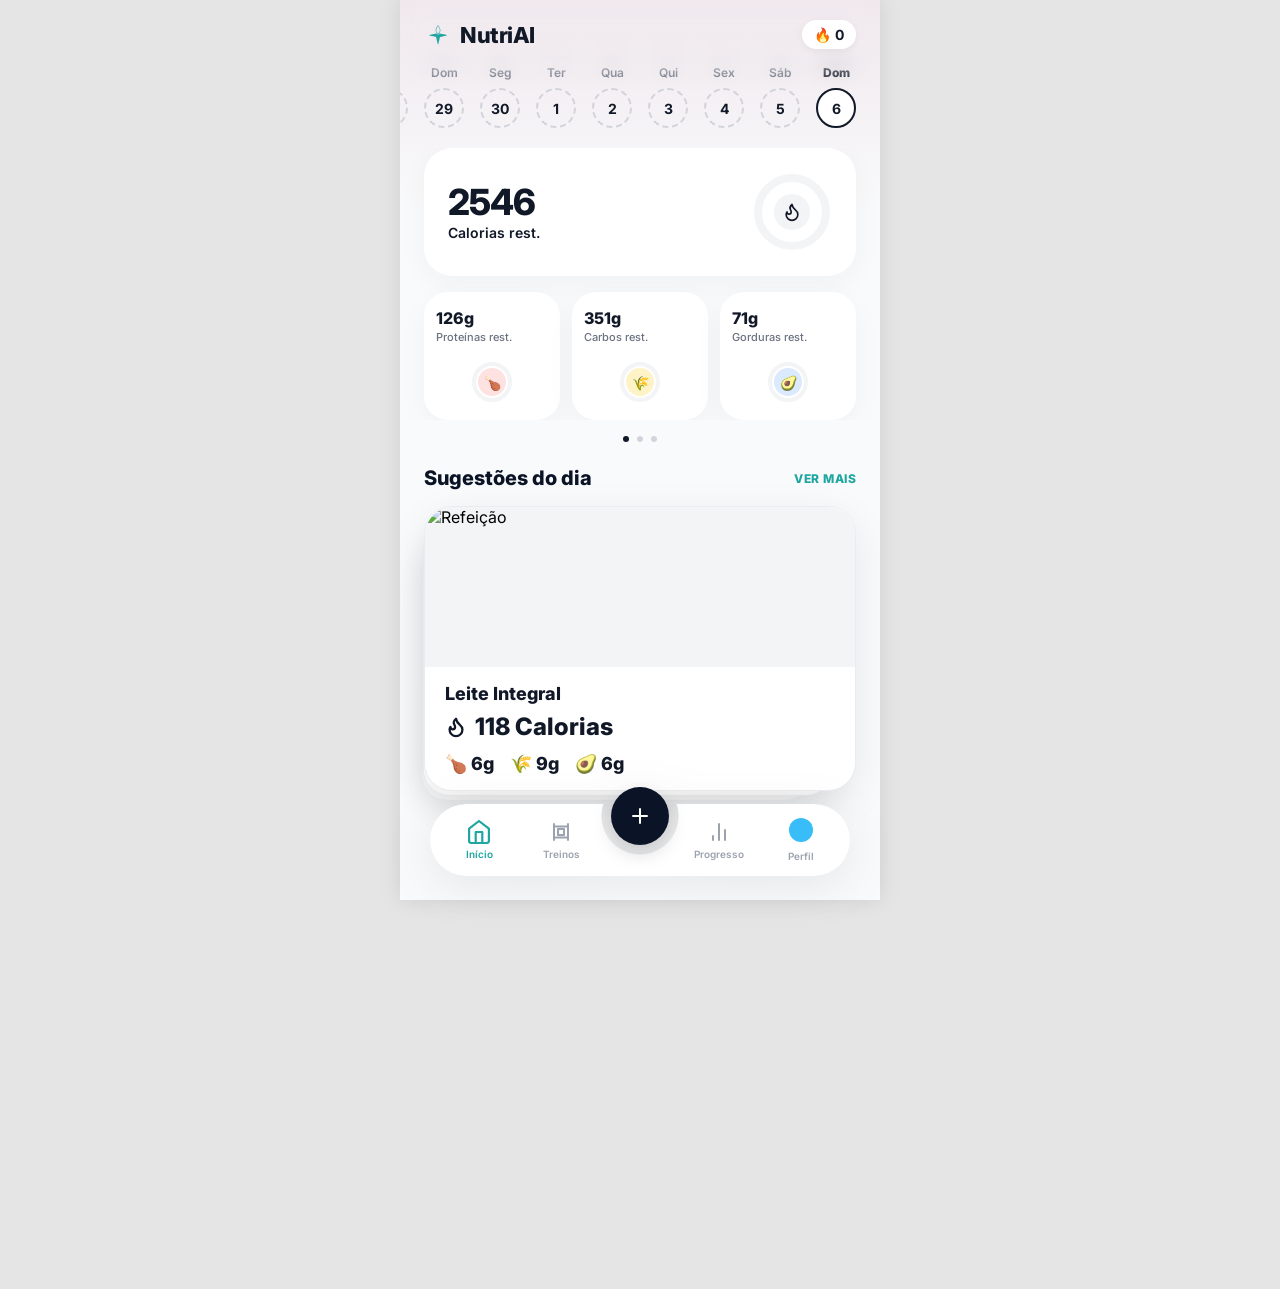
==== commit 72bb7cef: "Aoba" ====
--- a/app.html
+++ b/app.html
@@ -1,4 +1,4 @@
-<!DOCTYPE html>
+﻿<!DOCTYPE html>
 <html lang="pt-BR">
 
 <head>
@@ -899,7 +899,7 @@
                             <span>Ajustar macronutrientes</span>
                         </button>
                         <div class="profile-divider"></div>
-                        <button class="profile-menu-item">
+                        <button class="profile-menu-item" onclick="switchTab('screen-personal-details', null)">
                             <svg width="20" height="20" viewBox="0 0 24 24" fill="none" stroke="currentColor"
                                 stroke-width="2" stroke-linecap="round" stroke-linejoin="round">
                                 <path d="M4 15s1-1 4-1 5 2 8 2 4-1 4-1V3s-1 1-4 1-5-2-8-2-4 1-4 1z"></path>
@@ -1066,16 +1066,18 @@
                 <div class="screen-body profile-body">
                     <div class="target-weight-card">
                         <div>
-                            <p class="target-lbl">Peso MetaP</p>
-                            <h3 class="target-val">70 kg</h3>
-                        </div>
-                        <button class="btn-outline-small">Mudar Objetivo</button>
+                            <p class="target-lbl">Objetivo</p>
+                            <h3 class="target-val" id="pd-val-goal">Manter Peso</h3>
+                        </div>
+                        <button class="btn-outline-small" onclick="updateProfilePrompt('objective')">Mudar
+                            Objetivo</button>
                     </div>
 
                     <div class="profile-menu-card">
                         <div class="profile-edit-item">
-                            <div class="edit-item-info"><span>Peso Atual</span><strong>75 kg</strong></div>
-                            <button class="icon-edit-btn">
+                            <div class="edit-item-info"><span>Peso Atual</span><strong id="pd-val-weight">75 kg</strong>
+                            </div>
+                            <button class="icon-edit-btn" onclick="updateProfilePrompt('weight')">
                                 <svg width="20" height="20" viewBox="0 0 24 24" fill="none" stroke="currentColor"
                                     stroke-width="2" stroke-linecap="round" stroke-linejoin="round">
                                     <path d="M12 20h9"></path>
@@ -1085,8 +1087,9 @@
                         </div>
                         <div class="profile-divider"></div>
                         <div class="profile-edit-item">
-                            <div class="edit-item-info"><span>Altura</span><strong>175 cm</strong></div>
-                            <button class="icon-edit-btn">
+                            <div class="edit-item-info"><span>Altura</span><strong id="pd-val-height">175 cm</strong>
+                            </div>
+                            <button class="icon-edit-btn" onclick="updateProfilePrompt('height')">
                                 <svg width="20" height="20" viewBox="0 0 24 24" fill="none" stroke="currentColor"
                                     stroke-width="2" stroke-linecap="round" stroke-linejoin="round">
                                     <path d="M12 20h9"></path>
@@ -1096,8 +1099,8 @@
                         </div>
                         <div class="profile-divider"></div>
                         <div class="profile-edit-item">
-                            <div class="edit-item-info"><span>Data de nascimento</span><strong>01/01/1990</strong></div>
-                            <button class="icon-edit-btn">
+                            <div class="edit-item-info"><span>Idade</span><strong id="pd-val-age">30 anos</strong></div>
+                            <button class="icon-edit-btn" onclick="updateProfilePrompt('age')">
                                 <svg width="20" height="20" viewBox="0 0 24 24" fill="none" stroke="currentColor"
                                     stroke-width="2" stroke-linecap="round" stroke-linejoin="round">
                                     <path d="M12 20h9"></path>
@@ -1107,8 +1110,9 @@
                         </div>
                         <div class="profile-divider"></div>
                         <div class="profile-edit-item">
-                            <div class="edit-item-info"><span>Gênero</span><strong>Masculino</strong></div>
-                            <button class="icon-edit-btn">
+                            <div class="edit-item-info"><span>Gênero</span><strong id="pd-val-gender">Masculino</strong>
+                            </div>
+                            <button class="icon-edit-btn" onclick="updateProfilePrompt('gender')">
                                 <svg width="20" height="20" viewBox="0 0 24 24" fill="none" stroke="currentColor"
                                     stroke-width="2" stroke-linecap="round" stroke-linejoin="round">
                                     <path d="M12 20h9"></path>
@@ -1300,6 +1304,178 @@
                     Alimento</button>
             </div>
         </div>
+
+        <!-- EDIT SCREENS (Copied from Onboarding) -->
+        <section id="screen-edit-age" class="app-screen">
+            <header class="app-header header-with-back">
+                <button class="icon-btn back-btn" onclick="switchTab('screen-personal-details', null)">
+                    <svg width="24" height="24" viewBox="0 0 24 24" fill="none" stroke="currentColor" stroke-width="2"
+                        stroke-linecap="round" stroke-linejoin="round">
+                        <line x1="19" y1="12" x2="5" y2="12"></line>
+                        <polyline points="12 19 5 12 12 5"></polyline>
+                    </svg>
+                </button>
+                <h2 style="margin-right: auto;">Atualizar Idade</h2>
+            </header>
+            <div class="screen-body" style="display: flex; flex-direction: column; align-items: center;">
+                <div class="picker-container" style="margin-top: 40px;">
+                    <div class="picker-frame"></div>
+                    <div class="scroll-picker" id="edit-age-picker"></div>
+                </div>
+                <div class="bottom-action" style="margin-top: auto; padding-top: 20px;">
+                    <button class="btn-primary" onclick="saveProfileEdit('age')">Salvar Alteração</button>
+                </div>
+            </div>
+        </section>
+
+        <section id="screen-edit-weight" class="app-screen">
+            <header class="app-header header-with-back">
+                <button class="icon-btn back-btn" onclick="switchTab('screen-personal-details', null)">
+                    <svg width="24" height="24" viewBox="0 0 24 24" fill="none" stroke="currentColor" stroke-width="2"
+                        stroke-linecap="round" stroke-linejoin="round">
+                        <line x1="19" y1="12" x2="5" y2="12"></line>
+                        <polyline points="12 19 5 12 12 5"></polyline>
+                    </svg>
+                </button>
+                <h2 style="margin-right: auto;">Atualizar Peso</h2>
+            </header>
+            <div class="screen-body" style="display: flex; flex-direction: column; align-items: center;">
+                <div class="weight-display" style="margin-top: 40px;">
+                    <span id="edit-weight-value">70</span><span class="weight-unit"
+                        id="edit-weight-unit-label">kg</span>
+                </div>
+                <div class="ruler-container">
+                    <div class="ruler-pointer"></div>
+                    <div class="scroll-ruler" id="edit-weight-picker"></div>
+                </div>
+                <div class="unit-toggle">
+                    <button class="unit-btn active" onclick="setEditWeightUnit('kg')"
+                        id="btn-edit-weight-kg">kg</button>
+                    <button class="unit-btn" onclick="setEditWeightUnit('lbs')" id="btn-edit-weight-lbs">lbs</button>
+                </div>
+                <div class="bottom-action" style="margin-top: auto; padding-top: 20px;">
+                    <button class="btn-primary" onclick="saveProfileEdit('weight')">Salvar Alteração</button>
+                </div>
+            </div>
+        </section>
+
+        <section id="screen-edit-height" class="app-screen">
+            <header class="app-header header-with-back">
+                <button class="icon-btn back-btn" onclick="switchTab('screen-personal-details', null)">
+                    <svg width="24" height="24" viewBox="0 0 24 24" fill="none" stroke="currentColor" stroke-width="2"
+                        stroke-linecap="round" stroke-linejoin="round">
+                        <line x1="19" y1="12" x2="5" y2="12"></line>
+                        <polyline points="12 19 5 12 12 5"></polyline>
+                    </svg>
+                </button>
+                <h2 style="margin-right: auto;">Atualizar Altura</h2>
+            </header>
+            <div class="screen-body">
+                <div class="height-layout" style="margin-top: 20px;">
+                    <div class="height-unit-toggle">
+                        <button class="v-unit-btn active" onclick="setEditHeightUnit('cm')"
+                            id="btn-edit-height-cm">cm</button>
+                        <button class="v-unit-btn" onclick="setEditHeightUnit('ft')" id="btn-edit-height-ft">ft</button>
+                    </div>
+                    <div class="height-display">
+                        <span id="edit-height-value">160</span><span class="height-unit-label"
+                            id="edit-height-unit-label">cm</span>
+                    </div>
+                    <div class="v-ruler-container" style="height: 350px;">
+                        <div class="v-ruler-pointer"></div>
+                        <div class="scroll-v-ruler" id="edit-height-picker"></div>
+                    </div>
+                </div>
+                <div class="bottom-action" style="margin-top: auto; padding-top: 20px;">
+                    <button class="btn-primary" onclick="saveProfileEdit('height')">Salvar Alteração</button>
+                </div>
+            </div>
+        </section>
+
+        <section id="screen-edit-gender" class="app-screen">
+            <header class="app-header header-with-back">
+                <button class="icon-btn back-btn" onclick="switchTab('screen-personal-details', null)">
+                    <svg width="24" height="24" viewBox="0 0 24 24" fill="none" stroke="currentColor" stroke-width="2"
+                        stroke-linecap="round" stroke-linejoin="round">
+                        <line x1="19" y1="12" x2="5" y2="12"></line>
+                        <polyline points="12 19 5 12 12 5"></polyline>
+                    </svg>
+                </button>
+                <h2 style="margin-right: auto;">Atualizar Gênero</h2>
+            </header>
+            <div class="screen-body">
+                <div class="options-group" style="margin-top: 20px;">
+                    <label class="option-card">
+                        <input type="radio" name="edit_gender" value="male">
+                        <div class="card-icon-content">
+                            <span class="emoji-icon bg-blue">👦</span>
+                            <span class="card-content">Masculino</span>
+                        </div>
+                        <div class="radio-indicator"></div>
+                    </label>
+                    <label class="option-card">
+                        <input type="radio" name="edit_gender" value="female">
+                        <div class="card-icon-content">
+                            <span class="emoji-icon bg-pink">👩</span>
+                            <span class="card-content">Feminino</span>
+                        </div>
+                        <div class="radio-indicator"></div>
+                    </label>
+                    <label class="option-card">
+                        <input type="radio" name="edit_gender" value="other">
+                        <div class="card-icon-content">
+                            <span class="emoji-icon bg-yellow">😶</span>
+                            <span class="card-content">Prefiro não dizer</span>
+                        </div>
+                        <div class="radio-indicator"></div>
+                    </label>
+                </div>
+                <div class="bottom-action" style="margin-top: auto; padding-top: 20px;">
+                    <button class="btn-primary" onclick="saveProfileEdit('gender')">Salvar Alteração</button>
+                </div>
+            </div>
+        </section>
+
+        <section id="screen-edit-objective" class="app-screen">
+            <header class="app-header header-with-back">
+                <button class="icon-btn back-btn" onclick="switchTab('screen-personal-details', null)">
+                    <svg width="24" height="24" viewBox="0 0 24 24" fill="none" stroke="currentColor" stroke-width="2"
+                        stroke-linecap="round" stroke-linejoin="round">
+                        <line x1="19" y1="12" x2="5" y2="12"></line>
+                        <polyline points="12 19 5 12 12 5"></polyline>
+                    </svg>
+                </button>
+                <h2 style="margin-right: auto;">Atualizar Objetivo</h2>
+            </header>
+            <div class="screen-body">
+                <div class="options-group" style="margin-top: 20px;">
+                    <label class="option-card">
+                        <input type="radio" name="edit_objective" value="lose">
+                        <span class="card-content">Perder peso</span>
+                        <div class="radio-indicator"></div>
+                    </label>
+                    <label class="option-card">
+                        <input type="radio" name="edit_objective" value="gain">
+                        <span class="card-content">Ganhar massa muscular</span>
+                        <div class="radio-indicator"></div>
+                    </label>
+                    <label class="option-card">
+                        <input type="radio" name="edit_objective" value="maintain">
+                        <span class="card-content">Manter peso</span>
+                        <div class="radio-indicator"></div>
+                    </label>
+                    <label class="option-card">
+                        <input type="radio" name="edit_objective" value="performance">
+                        <span class="card-content">Melhorar performance</span>
+                        <div class="radio-indicator"></div>
+                    </label>
+                </div>
+                <div class="bottom-action" style="margin-top: auto; padding-top: 20px;">
+                    <button class="btn-primary" onclick="saveProfileEdit('objective')">Salvar Alteração</button>
+                </div>
+            </div>
+        </section>
+
 
         <!-- Modal Idioma -->
         <div id="modal-language" class="modal-overlay center-modal">
@@ -1344,6 +1520,7 @@
 
     </div>
 
+    <script src="js/profile.js?v=2"></script>
     <script src="js/alimentos.js?v=2"></script>
     <script src="js/app.js?v=2"></script>
 </body>
--- a/css/profile.css
+++ b/css/profile.css
@@ -529,3 +529,78 @@
 body.dark-theme .modal-center-card { background: var(--card-bg); }
 body.dark-theme .modal-card-header { border-color: #374151; }
 body.dark-theme .lang-option:active, body.dark-theme .lang-option.active, body.dark-theme .profile-menu-item:active { background: #374151; }
+
+/* ==========================================
+   WIDGETS DO EDITOR DE PERFIL (Copiados do Onboarding)
+   ========================================== */
+.options-group { display: flex; flex-direction: column; gap: 12px; width: 100%; margin-top: 20px; }
+.option-card { display: flex; align-items: center; justify-content: space-between; padding: 16px; border: 2px solid var(--border-color); border-radius: 16px; cursor: pointer; transition: all 0.2s; background: var(--card-bg); margin-bottom: 8px;}
+.option-card input[type="radio"] { display: none; }
+.card-icon-content { display: flex; align-items: center; gap: 16px; }
+.emoji-icon { width: 44px; height: 44px; border-radius: 50%; display: flex; align-items: center; justify-content: center; font-size: 22px; }
+.bg-blue { background-color: #E0F2FE; }
+.bg-pink { background-color: #FCE7F3; }
+.bg-yellow { background-color: #FEF9C3; }
+.card-content { font-weight: 600; color: var(--text-dark); }
+.radio-indicator { width: 24px; height: 24px; border: 2px solid var(--border-color); border-radius: 50%; display: flex; align-items: center; justify-content: center; transition: all 0.2s; }
+.option-card:has(input:checked) { background-color: var(--primary-light); border-color: var(--primary-light); }
+.option-card:has(input:checked) .radio-indicator { border-color: var(--primary); background-color: var(--primary); }
+.option-card:has(input:checked) .radio-indicator::after { content: '✓'; color: white; font-size: 14px; font-weight: bold; }
+
+.picker-container { position: relative; height: 250px; margin: 40px auto; width: 140px; overflow: hidden; -webkit-mask-image: linear-gradient(to bottom, transparent 0%, black 25%, black 75%, transparent 100%); mask-image: linear-gradient(to bottom, transparent 0%, black 25%, black 75%, transparent 100%); }
+.picker-frame { position: absolute; top: 50%; left: 0; width: 100%; height: 70px; transform: translateY(-50%); border: 3px solid var(--primary); border-radius: 16px; pointer-events: none; z-index: 2; }
+.scroll-picker { height: 100%; overflow-y: scroll; scroll-snap-type: y mandatory; scrollbar-width: none; padding: 90px 0; }
+.scroll-picker::-webkit-scrollbar { display: none; }
+.picker-item { height: 70px; display: flex; align-items: center; justify-content: center; font-size: 32px; font-weight: 800; color: var(--border-color); scroll-snap-align: center; transition: all 0.2s ease-out; }
+.picker-item.active { color: var(--primary); font-size: 56px; }
+
+.weight-display { margin-top: 20px; margin-bottom: 24px; text-align: center; }
+#edit-weight-value { font-size: 80px; font-weight: 800; color: var(--primary); line-height: 1; letter-spacing: -2px; }
+.weight-unit { font-size: 24px; font-weight: 700; color: #D0D5DD; margin-left: 8px; }
+.ruler-container { position: relative; width: 100%; height: 100px; overflow: hidden; -webkit-mask-image: linear-gradient(to right, transparent 0%, black 30%, black 70%, transparent 100%); mask-image: linear-gradient(to right, transparent 0%, black 30%, black 70%, transparent 100%); }
+.ruler-pointer { position: absolute; top: 0; left: 50%; transform: translateX(-50%); width: 2px; height: 60px; background-color: var(--primary); border-radius: 2px; z-index: 2; pointer-events: none; }
+.ruler-pointer::before { content: ''; position: absolute; top: -4px; left: -4px; border-left: 5px solid transparent; border-right: 5px solid transparent; border-top: 6px solid var(--primary); }
+.scroll-ruler { display: flex; height: 100%; overflow-x: scroll; scroll-snap-type: x mandatory; scrollbar-width: none; padding: 0 calc(50% - 50px); }
+.scroll-ruler::-webkit-scrollbar { display: none; }
+.ruler-mark { min-width: 100px; height: 100%; position: relative; scroll-snap-align: center; display: flex; justify-content: center; }
+.ruler-mark span { position: absolute; top: 30px; font-size: 14px; font-weight: 700; color: var(--border-color); transition: color 0.2s; }
+.ruler-mark.active span { color: var(--text-dark); }
+.ruler-mark::before { content: ''; position: absolute; bottom: 0; left: 50%; transform: translateX(-50%); width: 2px; height: 40px; background-color: var(--border-color); z-index: 1; }
+.ruler-mark::after { content: ''; position: absolute; bottom: 0; left: 0; width: 100%; height: 20px; background-image: repeating-linear-gradient(to right, var(--border-color) 0px, var(--border-color) 2px, transparent 2px, transparent 10px); background-position: center bottom; background-repeat: no-repeat; background-size: 100px 20px; }
+
+.unit-toggle { display: flex; background-color: var(--bg-color); border-radius: 12px; padding: 4px; margin-top: 32px; margin-bottom: 24px; }
+.unit-btn { background: transparent; border: none; padding: 10px 24px; border-radius: 8px; font-size: 14px; font-weight: 700; color: var(--text-muted); cursor: pointer; transition: all 0.2s; }
+.unit-btn.active { background: var(--card-bg); color: var(--text-dark); box-shadow: 0 2px 4px rgba(0,0,0,0.05); }
+
+.height-layout { display: flex; justify-content: space-between; align-items: center; margin-top: 20px; height: 350px; }
+.height-unit-toggle { display: flex; flex-direction: column; background-color: var(--bg-color); border-radius: 12px; padding: 4px; }
+.v-unit-btn { background: transparent; border: none; padding: 14px 12px; border-radius: 8px; font-size: 14px; font-weight: 700; color: var(--text-muted); cursor: pointer; transition: all 0.2s; }
+.v-unit-btn.active { background: var(--card-bg); color: var(--text-dark); box-shadow: 0 2px 4px rgba(0,0,0,0.05); }
+.height-display { text-align: center; flex: 1; }
+#edit-height-value { font-size: 70px; font-weight: 800; color: var(--primary); line-height: 1; letter-spacing: -2px; }
+.height-unit-label { font-size: 20px; font-weight: 700; color: #D0D5DD; margin-left: 4px; }
+.v-ruler-container { position: relative; width: 90px; height: 100%; border: 1px solid var(--border-color); border-radius: 40px; box-shadow: 0 4px 12px rgba(0,0,0,0.02); overflow: hidden; background: var(--card-bg); }
+.scroll-v-ruler { height: 100%; overflow-y: scroll; scroll-snap-type: y mandatory; scrollbar-width: none; padding: calc(50% - 6px) 0; -webkit-mask-image: linear-gradient(to bottom, transparent 0%, black 20%, black 80%, transparent 100%); mask-image: linear-gradient(to bottom, transparent 0%, black 20%, black 80%, transparent 100%); }
+.scroll-v-ruler::-webkit-scrollbar { display: none; }
+.v-ruler-pointer { position: absolute; top: 50%; left: 0; transform: translateY(-50%); width: 100%; height: 2px; background-color: var(--primary); z-index: 2; pointer-events: none; }
+.v-ruler-pointer::after { content: ''; position: absolute; top: -5px; right: -2px; border-top: 6px solid transparent; border-bottom: 6px solid transparent; border-right: 8px solid var(--primary); }
+.v-ruler-mark { height: 12px; position: relative; scroll-snap-align: center; display: flex; align-items: center; justify-content: flex-end; }
+.v-ruler-mark::after { content: ''; width: 15px; height: 2px; background-color: var(--border-color); margin-left: 10px; }
+.v-ruler-mark.major::after { width: 25px; background-color: var(--text-muted); }
+.v-ruler-mark span { font-size: 12px; font-weight: 700; color: var(--text-muted); display: none; margin-right: 4px; }
+.v-ruler-mark.major span { display: block; }
+
+/* Dark Mode Suporte */
+[data-theme="dark"] .option-card { background: var(--bg-color); border-color: var(--border-color); }
+[data-theme="dark"] .card-content { color: var(--text-dark); }
+[data-theme="dark"] .ruler-mark.active span { color: var(--text-dark); }
+[data-theme="dark"] .v-unit-btn.active, [data-theme="dark"] .unit-btn.active { background: var(--border-color); }
+
+.btn-primary { background-color: #101828; color: white; width: 100%; padding: 16px; border-radius: 12px; border: none; font-size: 16px; font-weight: 600; cursor: pointer; transition: opacity 0.2s; }
+.btn-primary:active { opacity: 0.8; }
+.bottom-action { position: absolute; bottom: 0; left: 0; z-index: 999; padding: 24px; margin-top: auto; background: var(--card-bg); width: 100%; text-align: center; }
+[data-theme="dark"] .btn-primary { border: 1px solid #334155; }
+
+
+#screen-edit-age .screen-body, #screen-edit-weight .screen-body, #screen-edit-height .screen-body, #screen-edit-gender .screen-body, #screen-edit-objective .screen-body { display: flex; flex-direction: column; height: 100%; }
+
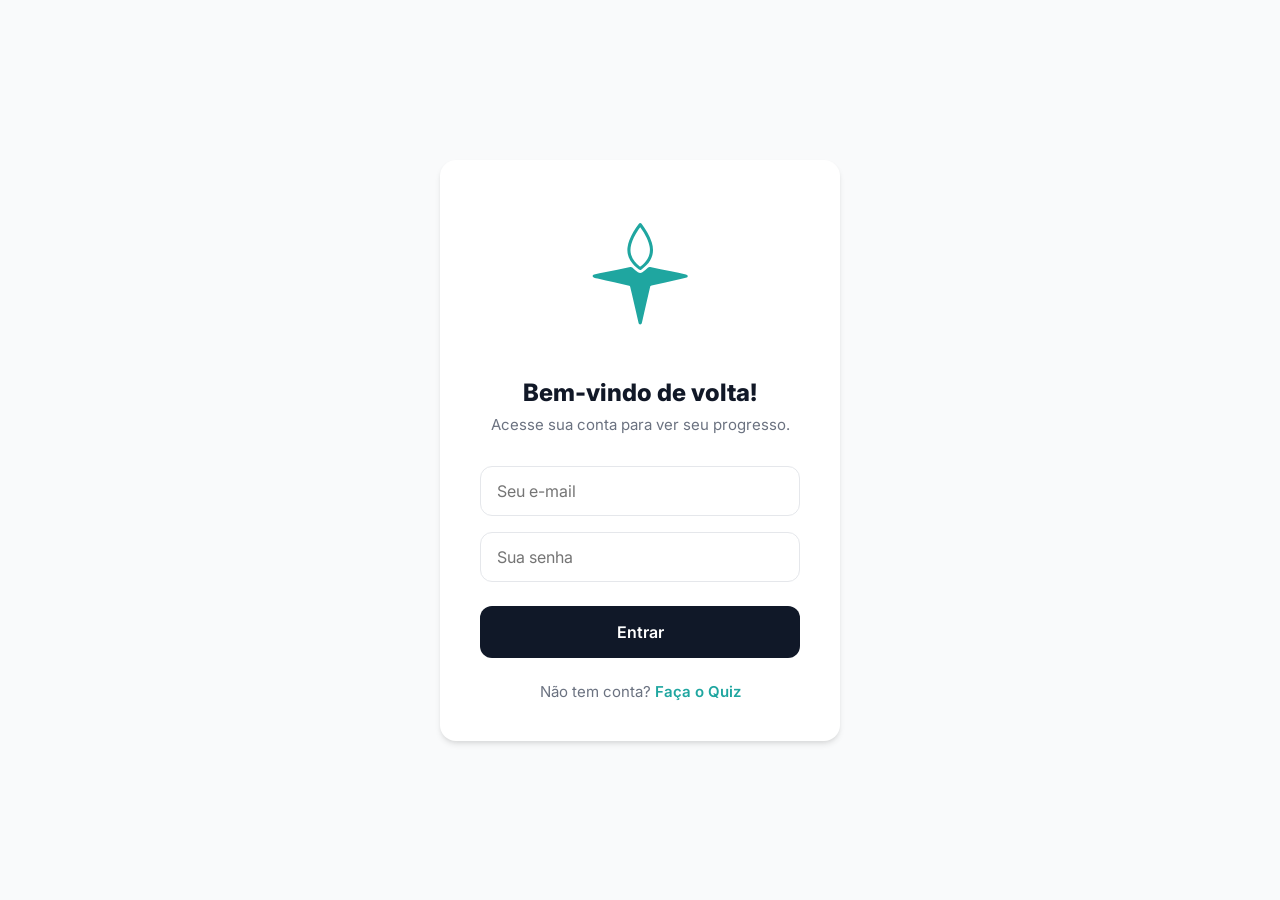
==== commit 45bda626: "a" ====
--- a/app.html
+++ b/app.html
@@ -1,4 +1,4 @@
-﻿<!DOCTYPE html>
+<!DOCTYPE html>
 <html lang="pt-BR">
 
 <head>
@@ -17,6 +17,53 @@
 </head>
 
 <body>
+    <script>
+        // Verificação de autenticação no servidor
+        fetch('api.php?action=session')
+            .then(res => res.json())
+            .then(data => {
+                if (!data.logged_in) {
+                    window.location.href = 'login.html?error=NãoAutenticado';
+                } else {
+                    document.getElementById('header-user-name').textContent = data.nome;
+                    // Sincronizar dados iniciais
+                    fetch('api.php?action=sync')
+                        .then(res => res.json())
+                        .then(syncData => {
+                            if (syncData.status === 'success' && syncData.data) {
+                                for (const [key, value] of Object.entries(syncData.data)) {
+                                    // Use original setItem para não causar loop
+                                    Storage.prototype.setItem.call(localStorage, key, JSON.stringify(value));
+                                }
+                                // Recarregar a página se houve sincronização pela primeira vez na sessão
+                                if (!sessionStorage.getItem('synced_once')) {
+                                    sessionStorage.setItem('synced_once', 'true');
+                                    window.location.reload();
+                                }
+                            }
+                        });
+
+                    // Sobrescrever localStorage.setItem para salvar no banco SQLite automaticamente!
+                    const originalSetItem = localStorage.setItem;
+                    localStorage.setItem = function (key, value) {
+                        originalSetItem.apply(this, arguments);
+
+                        // Envia para o banco de dados em background
+                        let parsedValue = value;
+                        try { parsedValue = JSON.parse(value); } catch (e) { }
+
+                        fetch('api.php?action=sync', {
+                            method: 'POST',
+                            headers: { 'Content-Type': 'application/json' },
+                            body: JSON.stringify({ key: key, value: parsedValue })
+                        });
+                    };
+                }
+            })
+            .catch(() => {
+                window.location.href = 'login.html';
+            });
+    </script>
     <div id="app-container">
 
         <div id="fab-overlay" class="fab-overlay" onclick="toggleFabMenu()"></div>
@@ -52,7 +99,7 @@
                 <header class="dash-header">
                     <div class="header-brand">
                         <img src="assets/logo.svg" alt="NutriAI" class="app-logo">
-                        <h2>NutriAI</h2>
+                        <h2>Olá, <span id="header-user-name">Usuário</span>!</h2>
                     </div>
                     <div class="streak-badge">
                         <span>🔥</span> 0
